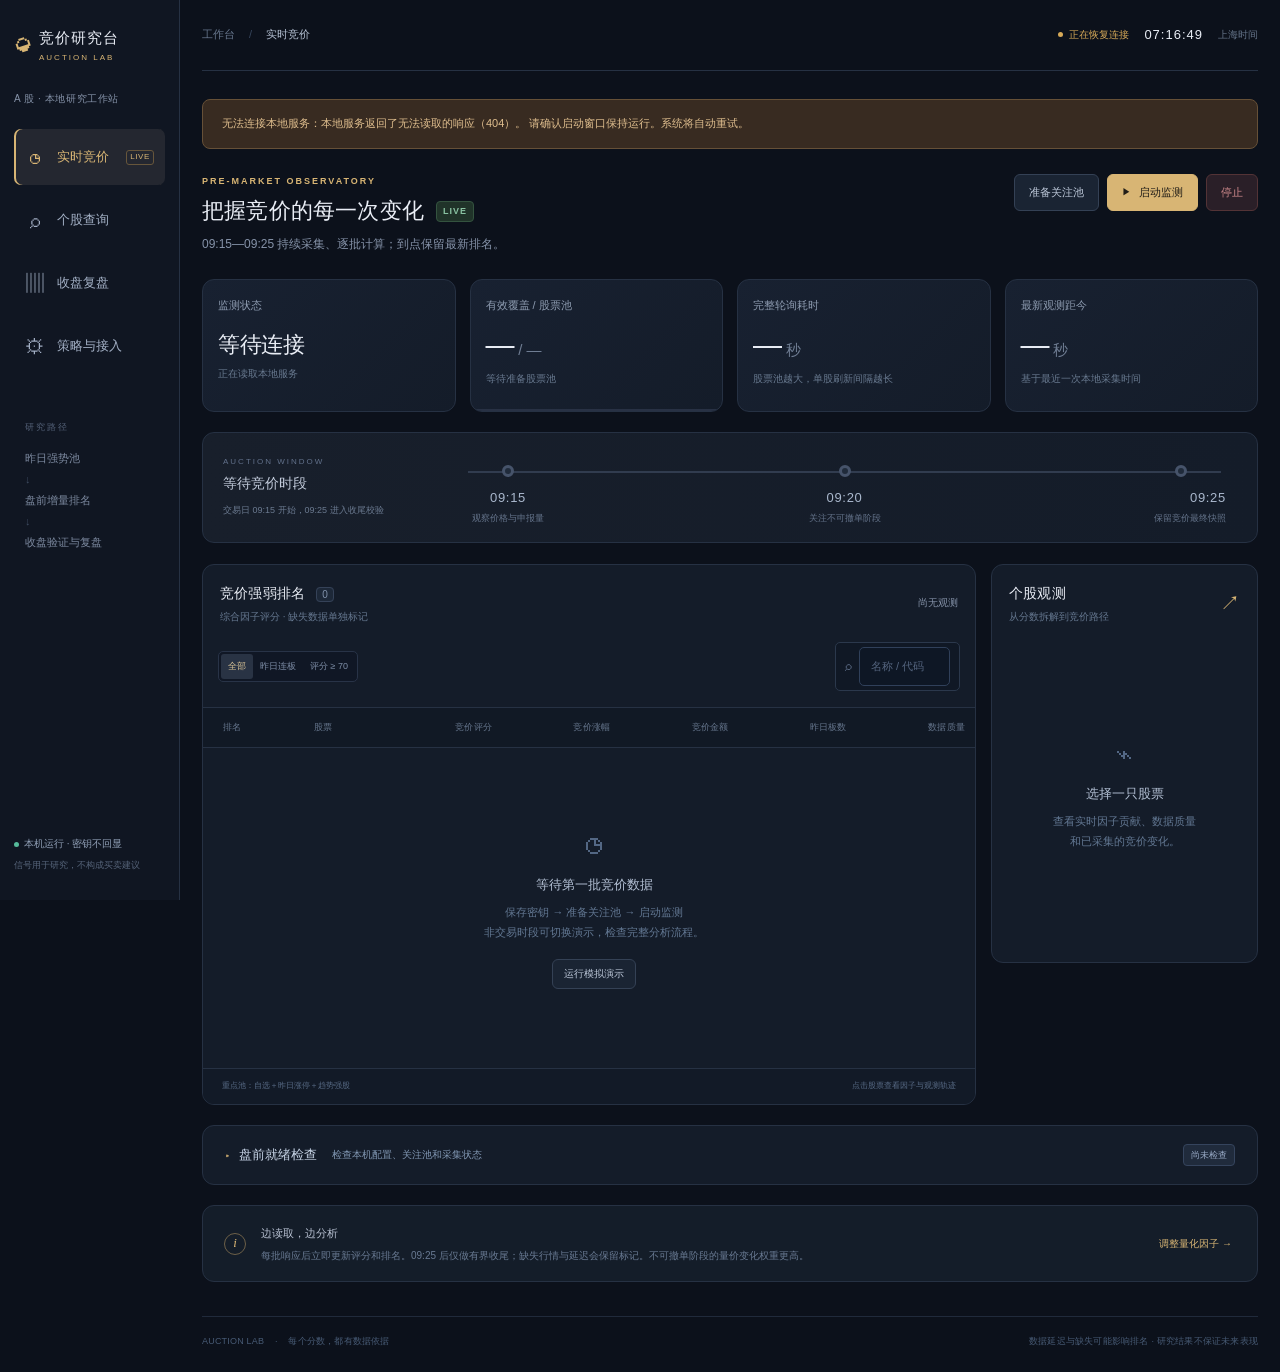
==== static/index.html @ cdf8e547 "Initial release: Auction Lab 1.3" ====
<!doctype html>
<html lang="zh-CN">
<head>
  <meta charset="utf-8">
  <meta name="viewport" content="width=device-width,initial-scale=1">
  <meta name="color-scheme" content="dark">
  <title>竞价研究台 · Auction Lab</title>
  <link rel="stylesheet" href="/static/style.css">
</head>
<body>
  <div class="app-shell">
    <aside class="sidebar">
      <a class="brand" href="#auction" aria-label="竞价研究台首页"><span class="brand-mark" aria-hidden="true">◒</span><span>竞价研究台<small>AUCTION LAB</small></span></a>
      <div class="workspace-label">A 股 · 本地研究工作站</div>
      <nav class="navigation" aria-label="主要页面">
        <button class="nav-item active" data-tab="auction"><span class="nav-icon">◷</span>实时竞价<span class="nav-tag">LIVE</span></button>
        <button class="nav-item" data-tab="stocks"><span class="nav-icon">⌕</span>个股查询</button>
        <button class="nav-item" data-tab="review"><span class="nav-icon">▥</span>收盘复盘</button>
        <button class="nav-item" data-tab="settings"><span class="nav-icon">⚙</span>策略与接入</button>
      </nav>
      <div class="sidebar-guide"><span class="tiny-label">研究路径</span><p>昨日强势池<br><span>↓</span><br>盘前增量排名<br><span>↓</span><br>收盘验证与复盘</p></div>
      <div class="sidebar-footer"><span class="local-dot"></span><span id="sidebar-credential">本机运行 · 密钥不回显</span><small>信号用于研究，不构成买卖建议</small></div>
    </aside>
    <main class="main">
      <header class="topbar"><div class="breadcrumb">工作台 <span>/</span> <strong id="page-name">实时竞价</strong></div><div class="topbar-right"><span id="connection" class="connection">连接中</span><time id="clock">--:--:--</time><span class="timezone">上海时间</span></div></header>
      <div id="notice" class="notice hidden" role="status"></div>
      <div id="demo-banner" class="demo-banner hidden"><strong>演示数据 · DEMO</strong><span>当前为模拟行情，用于验证流程与界面；没有实盘信号。</span><button class="button small" data-action="start">切换实盘监测</button></div>
      <div id="setup-banner" class="setup-banner hidden"><div><strong id="setup-title">连接数据源，开始你的竞价研究</strong><p id="setup-description">先在「策略与接入」保存 HiThink API Key，再准备关注池并启动监测。</p></div><button id="setup-action" class="button primary" data-open="settings">配置 API Key <span>↗</span></button></div>

      <section class="page active" id="page-auction" aria-label="实时竞价">
        <div class="page-heading"><div><div class="eyebrow">PRE-MARKET OBSERVATORY</div><h1>把握竞价的每一次变化<span class="mode-badge" id="mode-badge">LIVE</span></h1><p>09:15—09:25 持续采集、逐批计算；到点保留最新排名。</p></div><div class="heading-actions"><button class="button" data-action="prepare">准备关注池</button><button class="button primary" data-action="start"><span class="play">▶</span> 启动监测</button><button class="button danger-subtle" data-action="stop">停止</button></div></div>
        <div class="metric-grid">
          <article class="metric-card"><span class="metric-label">监测状态</span><strong class="metric-value status-value" id="monitor-status">等待连接</strong><span class="metric-foot" id="monitor-message">正在读取本地服务</span></article>
          <article class="metric-card"><span class="metric-label">有效覆盖 / 股票池</span><strong class="metric-value" id="coverage-value">—<small> / —</small></strong><span class="metric-foot" id="coverage-note">等待准备股票池</span><div class="mini-progress"><span id="coverage-bar"></span></div></article>
          <article class="metric-card"><span class="metric-label">完整轮询耗时</span><strong class="metric-value" id="cycle-value">—<small> 秒</small></strong><span class="metric-foot">股票池越大，单股刷新间隔越长</span></article>
          <article class="metric-card"><span class="metric-label">最新观测距今</span><strong class="metric-value" id="freshness-value">—<small> 秒</small></strong><span class="metric-foot" id="freshness-note">基于最近一次采集时间</span></article>
        </div>
        <article class="phase-card panel"><div class="phase-intro"><span class="section-kicker">AUCTION WINDOW</span><strong id="phase-label">等待竞价时段</strong><span id="phase-note">交易日 09:15 开始，09:25 进入收尾校验</span></div><div class="timeline"><div class="timeline-track"><div id="timeline-progress"></div></div><div class="timeline-point"><i></i><strong>09:15</strong><span>观察价格与申报量</span></div><div class="timeline-point"><i></i><strong>09:20</strong><span>关注不可撤单阶段</span></div><div class="timeline-point"><i></i><strong>09:25</strong><span>保留竞价最终快照</span></div></div></article>
        <div class="research-grid">
          <article class="panel ranking-panel"><div class="panel-heading"><div><h2>竞价强弱排名 <span id="ranking-count" class="count">0</span></h2><p>综合因子评分 · 缺失数据单独标记</p></div><span id="ranking-updated" class="subtle">尚无观测</span></div><div class="table-toolbar"><div class="segmented" aria-label="排名筛选"><button data-filter="all" class="selected">全部</button><button data-filter="consecutive">昨日连板</button><button data-filter="strong">评分 ≥ 70</button></div><label class="search-box"><span>⌕</span><input id="symbol-search" type="search" placeholder="名称 / 代码" aria-label="搜索股票"></label></div><div class="table-scroll"><table class="data-table auction-table"><thead><tr><th>排名</th><th>股票</th><th>竞价评分</th><th>竞价涨幅</th><th>竞价金额</th><th>昨日板数</th><th>数据质量</th></tr></thead><tbody id="auction-body"><tr><td colspan="7"><div class="empty-state"><span class="empty-icon">◷</span><strong>等待第一批竞价数据</strong><p>保存密钥 → 准备关注池 → 启动监测<br>非交易时段可切换演示，检查完整分析流程。</p><button class="button small" data-action="demo">运行模拟演示</button></div></td></tr></tbody></table></div><footer class="panel-foot"><span id="pool-description">重点池：自选＋昨日涨停＋趋势强股</span><span id="ranking-limit-note">点击股票查看因子与观测轨迹</span></footer></article>
          <aside class="panel detail-panel"><div class="panel-heading"><div><h2>个股观测</h2><p>从分数拆解到竞价路径</p></div><span class="detail-mark">↗</span></div><div id="stock-detail"><div class="empty-state detail-empty"><span class="empty-icon">⌁</span><strong>选择一只股票</strong><p>查看实时因子贡献、数据质量<br>和已采集的竞价变化。</p></div></div></aside>
        </div>
        <details class="panel diagnostics-panel"><summary><span><strong>盘前就绪检查</strong><span id="diagnostics-summary">检查本机配置、关注池和采集状态</span></span><span id="diagnostics-badge" class="pill">尚未检查</span></summary><div class="diagnostics-toolbar"><p id="diagnostics-time">仅检查本机状态，不调用付费行情或 AI 接口。</p><button class="button small" id="diagnostics-refresh">重新检查</button></div><div id="diagnostics-checks" class="diagnostics-checks" role="status"></div></details>
        <article class="panel workflow-note"><span class="note-symbol">i</span><div><strong>边读取，边分析</strong><p>每批响应后立即更新评分和排名。09:25 后仅做有界收尾；缺失行情与延迟会保留标记。不可撤单阶段的量价变化权重更高。</p></div><button class="text-button" data-open="settings">调整量化因子 →</button></article>
      </section>

      <section class="page" id="page-stocks" aria-label="个股查询">
        <div class="page-heading"><div><div class="eyebrow">STOCK RESEARCH & WATCHLIST</div><h1>输入代码，持续追踪你的关注</h1><p>独立查看单股趋势与本机竞价观测；加入自选后纳入股票池。</p></div><button class="button" data-open="auction">查看实时排名 →</button></div>
        <article class="panel stock-search-panel"><form id="stock-query-form"><label>股票代码<input id="stock-code" inputmode="text" autocomplete="off" spellcheck="false" placeholder="600519 或 600519.SH" maxlength="12" required aria-label="查询股票代码"></label><label class="stock-query-date">分析截止日（可选）<input id="stock-query-date" type="date" aria-label="个股分析截止日期"></label><button id="stock-query-submit" data-job="stock" class="button primary" type="submit">查询分析 ↗</button><button id="stock-add-current" data-stock-action="add-current" data-job="watchlist" class="button" type="button">＋ 加入关注</button></form><p class="field-help">支持 6 位股票代码或带交易所后缀的代码，仅按代码查询。09:10—09:26 优先展示本机竞价观测，历史分析请求会延后。</p></article>
        <div id="stock-job-status" class="inline-status">输入股票代码开始查询。没有已采集行情时会明确显示为空。</div>
        <div class="stocks-layout"><div class="stock-analysis-column"><article class="panel stock-trend-panel"><div class="panel-heading"><div><h2>单股趋势研究</h2><p>前复权日线 · 日线强弱分与竞价评分分别计算</p></div><span id="stock-analysis-date" class="pill">尚未查询</span></div><div id="single-stock-trend"><div class="empty-state"><span class="empty-icon">⌁</span><strong>一只股票，一份独立研究</strong><p>输入代码后，查看均线、动量、量能和回撤。<br>日线强弱分与实时竞价评分分别展示。</p></div></div></article><article class="panel single-auction-panel"><div class="panel-heading"><div><h2>本机竞价观测</h2><p id="single-auction-context">仅显示真实采集到的记录；加入关注不会补齐过去十分钟。</p></div><span id="single-auction-mode" class="pill">待查询</span></div><div id="single-stock-auction"><div class="empty-state"><span class="empty-icon">◷</span><strong>尚无个股竞价记录</strong><p>查询股票后会显示本机观测、七项因子与排名范围。</p></div></div></article></div><aside class="panel watchlist-panel"><div class="panel-heading"><div><h2>我的自选 <span id="watchlist-count" class="count">0</span></h2><p>按代码批量加入，每批最多 50 只</p></div></div><form id="watchlist-add-form" class="watchlist-add-form"><label for="watchlist-batch" class="sr-only">批量自选代码</label><textarea id="watchlist-batch" rows="3" placeholder="600519, 000001.SZ&#10;300750" aria-label="批量自选代码"></textarea><button data-job="watchlist" class="button primary" type="submit">＋ 批量加入自选</button><p id="watchlist-job-status" class="field-help">逗号、空格或换行分隔；09:10—09:26 每次仅加入 1 只。</p></form><div id="watchlist-items" class="watchlist-items"><div class="table-empty">还没有自选股。</div></div><footer class="panel-foot">移除只取消自选来源；股票仍可能因涨停或趋势强势继续被监测。</footer></aside></div>
        <article class="panel trend-pool-panel"><div class="panel-heading"><div><h2>趋势强股池 <span id="trend-pool-count" class="count">0</span></h2><p id="trend-pool-description">自选＋昨日涨停＋趋势强股，构成重点关注池。</p></div><button data-stock-action="refresh-trends" data-job="trends" class="button">刷新趋势池 ↻</button></div><div id="trend-pool-status" class="trend-pool-status">尚未建立趋势池。09:10—09:26 暂停手动刷新，以优先保障竞价采集。</div><div class="table-scroll"><table class="data-table"><thead><tr><th>股票</th><th>筛选分</th><th>前复权收盘</th><th>近 5 日涨幅</th><th>MA5 / MA20</th><th>入选依据</th><th>操作</th></tr></thead><tbody id="trend-pool-body"><tr><td colspan="7" class="table-empty">趋势池尚无数据。</td></tr></tbody></table></div></article>
      </section>

      <section class="page" id="page-review" aria-label="收盘复盘">
        <div class="page-heading"><div><div class="eyebrow">POST-MARKET INTELLIGENCE</div><h1>从涨停梯队，理解市场方向</h1><p>观察晋级、封板质量与板块共振，验证盘前信号。</p></div><div class="heading-actions"><input class="date-input" id="review-date" type="date" aria-label="联网生成复盘日期"><button class="button primary" data-action="review" data-job="review">联网生成复盘</button></div></div>
        <div id="review-status" class="inline-status">尚未生成复盘。请选择已收盘的交易日期。</div>
        <article class="panel report-library"><div class="report-library-row"><div class="report-current"><span class="section-kicker">当前显示的报告</span><strong id="report-display-date">尚未生成</strong><span id="report-display-mode" class="subtle">保存与导出均使用此报告日期</span></div><div class="report-export-actions"><label class="checkbox-label"><input id="report-include-ai" type="checkbox">附上当前 AI 研判</label><button class="button primary" id="report-save" disabled>保存 Markdown ↓</button><a id="report-json" class="button disabled-link" aria-disabled="true" download>导出 JSON</a></div></div><p id="report-save-status" class="report-save-status" role="status">Markdown 保存到本机报告目录，并提供浏览器下载；不会重新请求行情。</p><div class="report-history-row"><label for="report-history-date">本机历史报告</label><select id="report-history-date" aria-label="选择本机历史复盘"><option value="">正在读取…</option></select><button class="button small" id="report-load" disabled>读取历史</button><button class="text-button" id="report-history-refresh">刷新列表 ↻</button><span id="report-history-status" class="subtle">仅使用本机已留存数据</span></div></article>
        <details class="panel report-comparison"><summary><span><strong>两日复盘对比</strong><small>识别涨停名单变化与板块强弱变化</small></span><span class="pill">本机计算</span></summary><div class="comparison-controls"><span>当前 <strong id="comparison-current">—</strong></span><label for="comparison-baseline">对比日期</label><select id="comparison-baseline" aria-label="选择两日对比基准"><option value="">等待历史报告</option></select><button class="button small" id="comparison-run" disabled>开始对比</button><label class="checkbox-label"><input id="report-include-comparison" type="checkbox" disabled>保存时附上本次对比</label></div><div id="comparison-status" class="comparison-status" role="status">至少需要两份不同日期的真实复盘。</div><div id="comparison-result" class="comparison-result"></div></details>
        <div class="metric-grid"><article class="metric-card"><span class="metric-label">涨停家数</span><strong class="metric-value positive" id="review-limit-count">—</strong><span class="metric-foot" id="review-limit-note">实际涨停池</span></article><article class="metric-card"><span class="metric-label">连板家数 / 最高板</span><strong class="metric-value" id="review-ladder-value">—</strong><span class="metric-foot">基于当日涨停池统计</span></article><article class="metric-card"><span class="metric-label">触板后封住比例</span><strong class="metric-value" id="review-seal-rate">—</strong><span class="metric-foot">涨停 / 涨停与炸板代码并集</span></article><article class="metric-card"><span class="metric-label">上涨 / 下跌</span><strong class="metric-value compact" id="review-breadth">—</strong><span class="metric-foot" id="review-breadth-note">市场宽度</span></article></div>
        <div class="review-grid"><article class="panel"><div class="panel-heading"><div><h2>涨停与连板强弱</h2><p>综合封板表现 · 高度与晋级趋势</p></div><span class="pill">收盘分析</span></div><div class="table-scroll"><table class="data-table"><thead><tr><th>排名</th><th>股票</th><th>强度分</th><th>连板</th><th>涨停时间</th><th>封单金额</th><th>近 5 日涨停</th></tr></thead><tbody id="review-stocks-body"><tr><td colspan="7" class="table-empty">生成复盘后显示涨停股分析</td></tr></tbody></table></div></article><aside class="panel"><div class="panel-heading"><div><h2>梯队与延续</h2><p>强势股趋势追踪</p></div></div><div id="review-trend" class="trend-content"><p class="subtle">暂无梯队数据。</p></div></aside></div>
        <article class="panel sectors-panel"><div class="panel-heading"><div><h2>板块资金与强势聚集</h2><p id="sector-method">成交额衡量交易活跃度；仅有真实净流入字段时显示资金流向。</p></div><span class="pill amber">关注数据口径</span></div><div class="table-scroll"><table class="data-table"><thead><tr><th>板块</th><th>类型</th><th>涨幅</th><th>成交额</th><th>主力净流入</th><th>涨停数量</th><th>强度 / 依据</th></tr></thead><tbody id="sectors-body"><tr><td colspan="7" class="table-empty">暂无板块数据</td></tr></tbody></table></div></article>
        <article class="panel sectors-panel"><div class="panel-heading"><div><h2>强势股日线趋势</h2><p id="price-trend-coverage">涨停强度前 20 只 · 前复权日线 · 历史趋势观察</p></div><span class="pill">MA / 量能 / 回撤</span></div><div class="table-scroll"><table class="data-table"><thead><tr><th>股票</th><th>收盘价</th><th>MA5</th><th>MA10</th><th>MA20</th><th>近 5 日涨幅</th><th>相对 5 日量能</th><th>20 日最大回撤</th><th>均线位置</th></tr></thead><tbody id="price-trend-body"><tr><td colspan="9" class="table-empty">生成复盘后显示样本股日线趋势。</td></tr></tbody></table></div></article>
        <article class="panel narrative-panel"><div class="panel-heading"><div><h2>AI 辅助研判</h2><p>把结构化摘要交给所选 AI，独立于竞价实时评分</p></div><button class="button primary" data-action="llm" data-job="llm">生成文字分析 ↗</button></div><div class="narrative-controls"><label class="llm-provider-inline">使用的 AI<select id="llm-review-provider" aria-label="选择用于研判的 AI"><option value="deepseek">DeepSeek</option><option value="openai">ChatGPT / OpenAI</option><option value="custom">自定义兼容服务</option></select></label><input id="llm-question" placeholder="可选：例如关注三板以上梯队的分歧与板块延续" aria-label="AI 分析侧重点"><span id="llm-ready" class="subtle">未配置模型</span></div><div id="llm-output" class="narrative-output">生成复盘并配置模型后，可请求文字分析。输出保留原始数据边界与缺失项。</div></article>
      </section>

      <section class="page" id="page-settings" aria-label="策略与接入">
        <div class="page-heading"><div><div class="eyebrow">YOUR RESEARCH CONFIGURATION</div><h1>让研究逻辑透明、可复用</h1><p>管理数据源、股票池与因子权重，按需连接你自己的 AI 模型。</p></div><button class="button" data-action="demo">运行模拟演示</button></div>
        <div class="settings-grid"><article class="panel settings-panel"><div class="panel-heading"><div><h2>01 / 行情数据源</h2><p>HiThink Financial API</p></div><span id="credential-status" class="pill amber">待配置</span></div><form id="credentials-form" class="form-content"><label>API Key<input name="api_key" id="api-key" type="password" autocomplete="new-password" spellcheck="false" placeholder="输入新的 API Key" required></label><p id="credential-help" class="field-help">保存后写入本机用户目录 %APPDATA%/hithink-finance/credentials.env，页面不会回显。更新密钥前请先停止采集并等待任务结束。</p><button class="button primary" type="submit">保存密钥并启动</button><div class="soft-divider"></div><strong class="small-title">首次使用</strong><ol class="steps-list"><li>按需选择股票池、调整权重并保存。</li><li>保存有效的 API Key，自动服务随即启动。</li><li>交易日 09:15—09:25 自动持续更新。</li><li>修改策略前先停止，保存后重新启动。</li></ol></form></article>
        <article class="panel settings-panel"><div class="panel-heading"><div><h2>02 / 采集范围</h2><p>在覆盖面与实时性之间控制采集规模</p></div></div><form id="runtime-form" class="form-content"><div class="form-row"><label>股票池<select name="universe" id="universe"><option value="focus">重点池 · 自选＋昨日涨停＋趋势强股</option><option value="watchlist">自选股池</option><option value="all">全市场 · 刷新间隔可能增长</option></select></label><label>轮询间隔（秒）<input name="poll_seconds" id="poll-seconds" type="number" min="1" max="60" step="1" value="3" required></label></div><label>已保存自选（可移除）<textarea name="watchlist" id="watchlist" rows="3" placeholder="000001.SZ, 600000.SH, 300750.SZ"></textarea></label><p class="field-help">此处可保留或移除已有自选；新增代码请前往「个股查询」核验加入。大股票池会增加刷新间隔，修改采集设置前请停止监测。</p><button class="button primary" type="submit">保存采集设置</button> <button class="button" type="button" data-open="stocks">按代码加入自选 →</button></form></article>
        <article class="panel settings-panel factors-settings"><div class="panel-heading"><div><h2>03 / 竞价量化因子</h2><p>权重决定评分贡献；实际数据不足时以质量标记披露</p></div><strong class="weight-total" id="weight-total">合计 100%</strong></div><form id="weights-form" class="form-content"><div id="weights-editor" class="weights-grid"></div><div class="form-submit"><span class="field-help">保存时归一化权重，总和不必刚好为 100%。</span><button class="button primary" type="submit">保存因子权重</button></div></form></article>
        <article class="panel settings-panel llm-settings"><div class="panel-heading"><div><h2>04 / AI 服务选择</h2><p>DeepSeek 与 ChatGPT 可直接填 Key 使用；两家配置分别保存</p></div><span id="llm-config-status" class="pill">可选</span></div><form id="llm-form" class="form-content"><div class="form-row"><label>当前使用的 AI<select id="llm-provider" name="provider"><option value="deepseek">DeepSeek</option><option value="openai">ChatGPT / OpenAI</option><option value="custom">自定义兼容服务</option></select></label><label>模型名称<input name="model" id="llm-model" list="llm-model-options" placeholder="服务商提供的模型 ID" required><datalist id="llm-model-options"></datalist></label></div><label>API Key<input name="api_key" id="llm-key" type="password" autocomplete="new-password" placeholder="已有密钥时可留空" spellcheck="false"></label><p id="llm-provider-help" class="field-help">选择服务商后填写对应 API Key。官方地址与默认模型已预设，密钥不回显。</p><details class="llm-advanced"><summary>服务地址 / 高级接入</summary><label>Base URL<input name="base_url" id="llm-base" type="url" placeholder="https://your-provider.example/v1" autocomplete="off" required readonly></label><p class="field-help">DeepSeek / OpenAI 使用官方固定地址。接入其他兼容服务时选择「自定义兼容服务」。</p></details><div class="llm-form-actions"><button class="button primary" type="submit">保存当前 AI 配置</button><button id="llm-test" class="button" type="button" data-job="llm_test">测试连接</button></div><p id="llm-test-status" class="field-help" role="status">测试仅检查认证和模型列表，不生成回答。修改后请先保存再测试。</p><div class="llm-standalone"><strong>需要独立聊天？</strong><p>双击本目录的「启动AI助手.cmd」，即可单独运行 AI 助手。ChatGPT 选项使用 OpenAI API Key，两家服务不共用密钥。</p><a class="button small" href="http://127.0.0.1:8766" target="_blank" rel="noopener">打开独立 AI 助手 ↗</a></div></form></article></div>
      </section>
      <section class="error-panel hidden" id="errors-panel"><div><strong>最近运行提示</strong><button class="text-button" id="toggle-errors">展开</button></div><ul id="errors-list" class="hidden"></ul></section>
      <footer class="app-footer"><span>AUCTION LAB <b>·</b> 每个分数，都有数据依据</span><span>数据延迟与缺失可能影响排名 · 研究结果不保证未来表现</span></footer>
    </main>
  </div>
  <div id="toast-container" class="toast-container" aria-live="polite"></div>
  <script src="/static/app.js" defer></script>
</body>
</html>
---- static/style.css ----
:root{--bg:#0c111b;--side:#101622;--panel:#141c29;--panel-raised:#192231;--line:#263143;--text:#e9edf5;--muted:#8592a8;--gold:#d8b574;--gold-dim:#342d23;--red:#ed7779;--green:#56bb9b;--blue:#8daee5;--amber:#d7aa58;--radius:12px;font-family:Inter,"Segoe UI","Microsoft YaHei",sans-serif;font-synthesis:none;color-scheme:dark}*{box-sizing:border-box}body{margin:0;background:var(--bg);color:var(--text);font-size:13px;line-height:1.6}button,input,select,textarea{font:inherit}button,a,input,select,textarea{-webkit-tap-highlight-color:transparent}button,a{touch-action:manipulation}button{cursor:pointer}a{color:inherit;text-decoration:none}button:focus-visible,a:focus-visible,input:focus-visible,textarea:focus-visible,select:focus-visible{outline:2px solid var(--gold);outline-offset:3px}button:disabled{opacity:.48;cursor:wait}button{transition:background .15s,border-color .15s,transform .15s}button:hover:not(:disabled){filter:brightness(1.1)}.app-shell{display:flex;min-height:100vh}.sidebar{width:214px;flex-shrink:0;background:var(--side);border-right:1px solid var(--line);padding:29px 19px;position:fixed;inset:0 auto 0 0;display:flex;flex-direction:column;z-index:20}.brand{display:flex;align-items:center;gap:11px;font-size:18px;font-weight:650;letter-spacing:1px;line-height:1.4}.brand-mark{font-size:39px;line-height:1;color:var(--gold);transform:rotate(-18deg)}.brand small{display:block;font-size:9px;letter-spacing:3px;color:var(--gold);font-weight:500;margin-top:4px}.workspace-label{font-size:10px;color:var(--muted);margin:28px 0 22px;letter-spacing:.6px}.navigation{display:grid;gap:7px}.nav-item{border:0;background:transparent;color:#a2afc4;text-align:left;display:flex;align-items:center;gap:12px;border-radius:7px;padding:12px 11px;font-weight:500;font-size:13px}.nav-item.active{background:#242730;color:var(--gold);box-shadow:inset 2px 0 var(--gold)}.nav-icon{font-size:20px;width:20px;text-align:center}.nav-tag{font-size:8px;letter-spacing:.6px;margin-left:auto;border:1px solid #67563b;border-radius:3px;padding:0 3px}.sidebar-guide{margin:42px 11px;color:#7c899f}.tiny-label{font-size:9px;letter-spacing:2px;color:#536077}.sidebar-guide p{font-size:11px;line-height:1.9}.sidebar-guide p span{color:#3e4b60}.sidebar-footer{margin-top:auto;font-size:10px;color:#91a0b7;line-height:1.7}.sidebar-footer small{display:block;color:#56647a;font-size:9px;margin-top:6px}.local-dot{display:inline-block;width:5px;height:5px;border-radius:50%;background:var(--green);margin-right:5px}.main{margin-left:214px;min-width:0;flex:1;padding:0 32px;max-width:calc(100% - 214px)}.topbar{height:71px;display:flex;align-items:center;justify-content:space-between;border-bottom:1px solid var(--line);margin-bottom:28px}.breadcrumb{font-size:11px;color:#68778e}.breadcrumb span{margin:0 11px;color:#37465d}.breadcrumb strong{font-weight:400;color:#b5c1d3}.topbar-right{display:flex;align-items:center;gap:15px}#clock{font-size:13px;letter-spacing:1px;font-variant-numeric:tabular-nums}.timezone{color:#66758a;font-size:10px}.connection{font-size:10px;color:var(--muted);display:flex;align-items:center;gap:6px}.connection:before{content:"";width:5px;height:5px;border-radius:50%;background:currentColor}.connection.online{color:var(--green)}.connection.polling{color:var(--amber)}.page{display:none}.page.active{display:block}.page-heading{display:flex;justify-content:space-between;gap:24px;align-items:center;margin:25px 0}.eyebrow{font-size:9px;letter-spacing:2px;color:var(--gold);font-weight:600;margin-bottom:8px}h1{font-size:25px;line-height:1.4;letter-spacing:.2px;font-weight:550;margin:0;display:flex;align-items:center;gap:12px}.page-heading p{margin:8px 0 0;color:var(--muted);font-size:12px}.heading-actions{display:flex;gap:8px;align-items:center;flex-shrink:0}.button{border:1px solid #344155;color:#bdc8d9;background:#1a2433;padding:9px 14px;border-radius:6px;font-size:11px;font-weight:550;white-space:nowrap;display:inline-flex;align-items:center;justify-content:center;gap:8px;line-height:1.6}.button.primary{background:var(--gold);border-color:var(--gold);color:#211d17}.button.small{padding:6px 11px;font-size:10px}.button.danger-subtle{border-color:#533336;color:#d18b8e;background:#2a1f28}.play{font-size:9px}.mode-badge{font-size:9px;letter-spacing:1px;background:#203329;color:#89c2a2;border:1px solid #34533f;padding:3px 6px;border-radius:4px;align-self:center}.mode-badge.demo{background:#443320;color:#f2c27f;border-color:#725530}.metric-grid{display:grid;grid-template-columns:repeat(4,minmax(0,1fr));gap:14px;margin-bottom:20px}.metric-card{background:linear-gradient(135deg,#182131,#141c29);padding:19px 20px 18px;border:1px solid var(--line);border-radius:var(--radius);position:relative;overflow:hidden;min-height:133px}.metric-label{color:#8d9bb0;font-size:11px;display:block}.metric-value{font-size:29px;line-height:1.3;display:block;letter-spacing:-.5px;font-weight:500;font-variant-numeric:tabular-nums;margin:12px 0 7px}.metric-value small{font-size:15px;color:#6f7d93;font-weight:400;letter-spacing:0}.metric-value.status-value{font-size:22px;margin-top:16px}.metric-value.compact{font-size:25px}.metric-foot{font-size:10px;color:#68798f;display:block;white-space:nowrap;overflow:hidden;text-overflow:ellipsis}.mini-progress{position:absolute;bottom:0;left:0;right:0;height:2px;background:#283144}.mini-progress span{display:block;width:0;height:100%;background:var(--gold);transition:width .5s}.panel{background:var(--panel);border:1px solid var(--line);border-radius:var(--radius);overflow:hidden}.phase-card{display:flex;gap:24px;align-items:center;padding:20px 24px;margin-bottom:21px;background:linear-gradient(90deg,#181f2b,#141c29)}.phase-intro{width:235px;flex-shrink:0}.section-kicker{display:block;font-size:8px;letter-spacing:2px;color:#62718b}.phase-intro strong{display:block;font-size:14px;font-weight:500;color:#c3ccdc;margin:4px 0}.phase-intro>span:last-child{color:#6b7a90;font-size:9px}.timeline{display:flex;position:relative;justify-content:space-between;flex:1;padding-top:15px;margin:0 11px}.timeline-track{position:absolute;height:2px;background:#313c4f;top:21px;left:5px;right:5px}.timeline-track div{width:0;max-width:100%;height:100%;background:var(--gold);transition:width 1s}.timeline-point{position:relative;text-align:center;min-width:105px}.timeline-point:first-of-type{text-align:left}.timeline-point:last-of-type{text-align:right}.timeline-point i{display:block;border-radius:50%;width:12px;height:12px;background:#202b3b;border:3px solid #46536a;margin:0 auto 11px;position:relative}.timeline-point.reached i{border-color:var(--gold);background:#302b24;box-shadow:0 0 0 4px #d8b5740d}.timeline-point strong{display:block;font-size:13px;font-weight:500;letter-spacing:.7px;color:#aab8cd}.timeline-point span{font-size:9px;color:#64738a;display:block;margin-top:2px}.research-grid{display:grid;grid-template-columns:minmax(0,1fr) 300px;gap:19px;align-items:start}.panel-heading{padding:19px 21px 17px;display:flex;align-items:center;justify-content:space-between;gap:12px}.panel-heading h2{font-size:14px;margin:0;font-weight:550;letter-spacing:.2px}.panel-heading p{margin:4px 0 0;font-size:10px;color:#65778f}.count{font-size:10px;color:#8091aa;border:1px solid #354258;background:#1d2838;border-radius:4px;padding:1px 5px;margin-left:7px;font-weight:400}.subtle{color:var(--muted);font-size:10px}.table-toolbar{padding:0 19px 16px;display:flex;align-items:center;justify-content:space-between;gap:14px}.segmented{display:flex;border:1px solid #283347;background:#101725;border-radius:5px;padding:2px}.segmented button{font-size:9px;color:#7d8da6;background:transparent;border:0;border-radius:3px;padding:5px 10px;white-space:nowrap}.segmented button.selected{background:#293344;color:#d9c396}.search-box{max-width:166px;display:flex;align-items:center;background:#101825;border:1px solid #2b384c;border-radius:5px;padding:4px 9px;gap:7px;color:#657692}.search-box input{color:#b8c7dd;outline:none!important;background:transparent;width:100%;border:0;font-size:10px;padding:1px;min-width:0}.search-box input::placeholder{color:#54647e}.table-scroll{overflow-x:auto}.data-table{width:100%;border-collapse:collapse;text-align:right;white-space:nowrap;font-variant-numeric:tabular-nums}.data-table th{font-size:9px;color:#65758c;letter-spacing:.2px;font-weight:400;background:#111925;padding:12px 13px;border-top:1px solid #263143;border-bottom:1px solid #263143}.data-table td{padding:14px 13px;font-size:11px;border-bottom:1px solid #222d3e}.data-table th:first-child,.data-table td:first-child{padding-left:20px;text-align:left}.data-table th:nth-child(2),.data-table td:nth-child(2){text-align:left}.data-table tbody tr:last-child td{border-bottom:0}.auction-table tbody tr[data-symbol]{cursor:pointer;transition:background .15s}.auction-table tbody tr[data-symbol]:hover{background:#1a2637}.auction-table tbody tr.selected{background:#232c36;box-shadow:inset 2px 0 var(--gold)}.rank{display:inline-flex;align-items:center;justify-content:center;width:19px;height:19px;color:#7d8da5;font-size:10px}.rank.top{background:#403326;color:#dec18c;border-radius:4px}.stock-name{display:block;color:#cdd7e7;font-weight:500;font-size:11px;max-width:125px;overflow:hidden;text-overflow:ellipsis}.stock-code{display:block;color:#526681;font-size:9px;letter-spacing:.4px;margin-top:1px}.score-cell{min-width:72px}.score-number{display:block;color:var(--gold);font-size:15px;font-weight:500;line-height:1.25}.score-bar{display:block;width:40px;height:3px;background:#303b4c;border-radius:2px;margin:5px 0 0 auto;overflow:hidden}.score-bar i{display:block;height:100%;background:var(--gold)}.positive{color:var(--red)!important}.negative{color:var(--green)!important}.neutral{color:#9badc6}.quality-pill{font-size:9px;border:1px solid #344239;color:#80ad92;background:#1e2b28;padding:2px 5px;border-radius:3px;white-space:nowrap}.quality-pill.warn{border-color:#5a472d;color:#cbaa6f;background:#302920}.quality-pill.bad{border-color:#61343a;color:#da8c90;background:#31222c}.ladder-badge{font-size:10px;color:#ceae7d;border:1px solid #514536;background:#2e2b28;border-radius:3px;display:inline-block;padding:0 6px}.panel-foot{display:flex;justify-content:space-between;gap:10px;padding:11px 19px;background:#121a27;border-top:1px solid var(--line);font-size:9px;color:#586b86}.empty-state{text-align:center;padding:65px 20px;color:#8190a8;white-space:normal}.empty-icon{display:block;color:#536784;font-size:32px;line-height:1;margin-bottom:16px}.empty-state strong{font-size:13px;font-weight:500;display:block;color:#b3c0d4}.empty-state p{font-size:11px;margin:8px 0 16px;line-height:1.8;color:#627792}.detail-empty{padding:94px 12px}.detail-mark{color:var(--gold);font-size:20px}.detail-panel{min-height:385px}.detail-top{padding:0 21px 18px;display:flex;justify-content:space-between;align-items:center}.detail-stock-name{font-size:19px;display:block}.detail-stock-code{font-size:10px;letter-spacing:1px;color:#687d9b}.detail-score{text-align:right;color:var(--gold);font-size:32px;font-variant-numeric:tabular-nums;line-height:1.1}.detail-score small{font-size:8px;display:block;margin-top:6px;color:#71829b}.detail-facts{display:grid;grid-template-columns:1fr 1fr;gap:12px;padding:14px 21px;border-top:1px solid var(--line);border-bottom:1px solid var(--line);background:#121a28}.detail-facts span{display:block;color:#6c7c94;font-size:9px}.detail-facts strong{font-size:12px;font-weight:500;display:block;margin-top:3px}.detail-section{padding:17px 21px;border-bottom:1px solid #242e40}.detail-section h3{font-size:10px;font-weight:500;margin:0 0 13px;color:#a7b5ca;display:flex;justify-content:space-between}.detail-section h3 span{font-weight:400;color:#536981;font-size:9px}.factor-row{display:grid;grid-template-columns:70px 1fr 31px;gap:9px;align-items:center;margin:8px 0;font-size:9px}.factor-row>span{color:#768aa7}.factor-track{height:4px;background:#253145;border-radius:4px;overflow:hidden}.factor-track i{display:block;height:100%;background:#b79c70}.factor-row strong{font-weight:400;color:#a4b3ca;text-align:right;font-variant-numeric:tabular-nums}.factor-row.missing .factor-track i{background:#62718a}.sparkline{width:100%;height:72px;display:block;overflow:visible}.chart-labels{display:flex;justify-content:space-between;font-size:8px;color:#556d8c;margin-top:5px}.quality-note{font-size:9px;color:#9d916e;line-height:1.8;white-space:normal}.history-list{max-height:140px;overflow:auto;margin-top:10px}.history-item{display:flex;justify-content:space-between;font-size:9px;padding:5px 0;color:#758ba9;border-top:1px solid #202e40}.detail-section:last-child{border-bottom:0}.workflow-note{margin:20px 0 0;padding:17px 21px;display:flex;align-items:center;gap:15px;background:#141d29}.note-symbol{border:1px solid #6d6048;border-radius:50%;width:22px;height:22px;display:inline-flex;align-items:center;justify-content:center;color:var(--gold);font-family:serif;font-style:italic;flex-shrink:0}.workflow-note strong{font-size:11px;font-weight:500;color:#b7c0d1}.workflow-note p{font-size:10px;margin:3px 0 0;color:#697a93;line-height:1.7}.workflow-note .text-button{margin-left:auto;flex-shrink:0}.text-button{background:transparent;border:0;color:var(--gold);font-size:10px;padding:4px}.app-footer{display:flex;justify-content:space-between;gap:16px;margin-top:34px;border-top:1px solid #202a3b;padding:17px 0 24px;color:#475a74;font-size:9px;letter-spacing:.2px}.app-footer b{font-weight:400;padding:0 8px}.hidden{display:none!important}.notice,.demo-banner,.setup-banner{border-radius:8px;padding:15px 19px;margin-bottom:20px;display:flex;align-items:center;justify-content:space-between;gap:15px;font-size:11px}.notice{background:#382b21;border:1px solid #665037;color:#dfbe8e}.demo-banner{border:1px solid #806238;background:repeating-linear-gradient(135deg,#31291d,#31291d 15px,#352d20 15px,#352d20 30px);color:#d7b87e}.demo-banner strong{white-space:nowrap;font-size:12px;letter-spacing:1px}.demo-banner>span{margin-right:auto}.setup-banner{border:1px solid #3c4652;background:#212934}.setup-banner strong{font-size:12px;color:#d3be99;font-weight:500}.setup-banner p{font-size:10px;color:#8d9bb0;margin:3px 0 0}.pill{font-size:9px;border:1px solid #35445d;color:#9aacc8;background:#202b3c;border-radius:4px;padding:3px 7px;white-space:nowrap}.pill.amber{color:#c2a774;border-color:#504633;background:#2d2922}.pill.green{color:#82b39b;border-color:#385548;background:#1e302b}.inline-status{font-size:11px;color:#9badc4;padding:13px 17px;border:1px solid #2c394d;border-radius:7px;background:#151f2f;margin-bottom:19px}.inline-status.warn{border-color:#5e4930;color:#bfa276;background:#2b261e}.date-input{padding:8px 9px!important;max-width:145px}.review-grid{display:grid;grid-template-columns:minmax(0,1fr) 280px;gap:20px;align-items:start;margin-bottom:20px}.table-empty{text-align:center!important;color:#667d9d!important;padding:50px 20px!important;font-size:11px!important;white-space:normal}.trend-content{padding:0 21px 20px}.trend-fact{display:flex;justify-content:space-between;align-items:center;padding:10px 0;border-bottom:1px solid #273144;font-size:11px}.trend-fact>span{color:#7d8fa9}.trend-fact strong{font-weight:500;color:#cfb485}.trend-note{color:#7486a2;font-size:10px;padding:12px 0 0;margin:0;line-height:1.9}.ladder-chart{display:flex;gap:8px;align-items:flex-end;height:94px;margin:22px 0 14px}.ladder-column{display:flex;flex:1;align-items:center;flex-direction:column;justify-content:flex-end;height:100%}.ladder-column i{display:block;background:linear-gradient(0deg,#534b3b,#c6a66d);width:100%;max-width:31px;min-height:2px;border-radius:3px 3px 0 0;margin-top:4px}.ladder-column span,.ladder-column small{font-size:9px;color:#8495ad;line-height:1.5}.ladder-column small{margin-top:5px;color:#677d98}.sectors-panel{margin-bottom:20px}.reason-cell{max-width:240px;overflow:hidden;text-overflow:ellipsis}.sector-source{font-size:9px;color:#9c8d70;display:block}.narrative-controls{display:flex;gap:12px;align-items:center;padding:0 21px 16px}.narrative-controls input{flex:1}.narrative-output{padding:22px;background:#111a28;border-top:1px solid var(--line);font-size:12px;white-space:pre-wrap;color:#9cabc1;line-height:1.9;overflow-wrap:anywhere;max-height:620px;overflow-y:auto}.settings-grid{display:grid;grid-template-columns:1fr 1.25fr;gap:20px}.settings-panel .panel-heading{border-bottom:1px solid var(--line)}.form-content{padding:22px}.form-content label{display:flex;flex-direction:column;gap:7px;font-size:11px;color:#a3b3cb}.form-row{display:grid;grid-template-columns:1.3fr 1fr;gap:16px;margin-bottom:18px}input:not([type=range]),select,textarea{background:#0e1725;border:1px solid #30405a;color:#bdcce1;border-radius:5px;padding:10px 11px;min-width:0;max-width:100%;width:100%;font-size:11px}input::placeholder,textarea::placeholder{color:#4d6381}textarea{resize:vertical;min-height:74px;line-height:1.7}.field-help{font-size:10px;color:#637c9e;margin:9px 0 19px;line-height:1.8}.small-title{font-size:11px;font-weight:500;color:#aebdd1}.soft-divider{height:1px;background:#253247;margin:24px 0 17px}.steps-list{margin:9px 0 0;padding-left:16px;font-size:10px;color:#6a82a2;line-height:2.1}.factors-settings,.llm-settings{grid-column:1/-1}.weight-total{color:var(--gold);font-size:12px;font-weight:500}.weights-grid{display:grid;grid-template-columns:repeat(4,1fr);gap:19px 23px}.weight-control{border-bottom:1px solid #29364b;padding-bottom:16px}.weight-label{display:flex;justify-content:space-between;align-items:center;gap:10px;font-size:11px;color:#a5b4cd}.weight-control p{color:#5f7799;font-size:9px;line-height:1.7;margin:7px 0 12px;min-height:31px}.weight-input{display:flex;gap:10px;align-items:center}.weight-input input[type=range]{flex:1;min-width:0;accent-color:var(--gold);height:4px}.weight-input input[type=number]{width:55px;padding:4px 5px;font-size:10px;text-align:right}.weight-input span{font-size:10px;color:#637b9a}.form-submit{display:flex;justify-content:space-between;align-items:center;gap:16px;margin-top:22px}.form-submit .field-help{margin:0}.llm-settings .form-content{max-width:840px}.error-panel{border:1px solid #493e35;border-radius:7px;background:#211e1c;margin-top:20px;padding:11px 17px;font-size:10px;color:#a9967f}.error-panel>div{display:flex;justify-content:space-between;align-items:center}.error-panel strong{font-weight:400}.error-panel ul{margin:10px 0 4px;padding-left:16px;line-height:1.9;overflow-wrap:anywhere;max-height:230px;overflow:auto}.toast-container{position:fixed;right:24px;bottom:22px;z-index:100;display:grid;gap:8px;max-width:440px}.toast{padding:13px 18px;border:1px solid #4f614f;border-radius:8px;background:#24372d;box-shadow:0 8px 34px #0006;color:#b4d3bd;font-size:12px;animation:toast-in .2s ease;overflow-wrap:anywhere}.toast.error{background:#3b2428;border-color:#76464f;color:#e6a0a7}body[data-mode=demo] .topbar{border-bottom-color:#735631}::-webkit-scrollbar{height:6px;width:6px}::-webkit-scrollbar-track{background:#111926}::-webkit-scrollbar-thumb{background:#35435a;border-radius:5px}@keyframes toast-in{from{opacity:0;transform:translateY(5px)}to{opacity:1;transform:translateY(0)}}
.llm-provider-inline{display:flex;align-items:center;gap:8px;font-size:10px;color:#95a9c5;white-space:nowrap}.llm-provider-inline select{width:166px}.narrative-controls #llm-ready{font-size:9px}.llm-advanced{padding:12px 0 0;border-top:1px solid var(--line);margin-bottom:18px}.llm-advanced summary{cursor:pointer;font-size:11px;color:#9db1ce}.llm-advanced label{margin-top:14px}.llm-advanced .field-help{margin-bottom:0}.llm-form-actions{display:flex;gap:10px;flex-wrap:wrap}.llm-standalone{border-top:1px solid var(--line);padding-top:17px;margin-top:17px;font-size:11px;color:#adbbce}.llm-standalone strong{font-weight:500;color:#d0b587}.llm-standalone p{font-size:10px;color:#8096b3;line-height:1.9;margin:8px 0 12px}.metric-foot.date-unverified{white-space:normal;overflow:visible;color:var(--amber);line-height:1.7;font-size:9px}
.sr-only{position:absolute;width:1px;height:1px;padding:0;margin:-1px;overflow:hidden;clip:rect(0,0,0,0);white-space:nowrap;border:0}.stock-search-panel{padding:20px 22px;margin-bottom:16px}.stock-search-panel form{display:flex;align-items:flex-end;gap:14px}.stock-search-panel label{display:flex;flex-direction:column;gap:7px;font-size:10px;color:#99abc5;flex:1}.stock-search-panel .stock-query-date{max-width:185px}.stock-search-panel input{height:39px}.stock-search-panel .button{height:39px}.stock-search-panel .field-help{margin:12px 0 0}.stocks-layout{display:grid;grid-template-columns:minmax(0,1fr) 306px;gap:20px;align-items:start}.stock-analysis-column{display:grid;gap:20px}.stock-trend-summary{display:flex;align-items:center;justify-content:space-between;padding:0 22px 19px;gap:14px}.stock-trend-summary h3{font-size:23px;font-weight:500;line-height:1.3;margin:0 0 5px}.stock-trend-summary .stock-code{font-size:11px}.stock-trend-summary .detail-score{font-size:35px}.stock-mini-metrics{display:grid;grid-template-columns:repeat(4,minmax(0,1fr));gap:1px;background:var(--line);border-top:1px solid var(--line);border-bottom:1px solid var(--line)}.stock-mini-metric{background:#121b29;padding:14px 18px}.stock-mini-metric span{display:block;font-size:9px;color:#6e84a3}.stock-mini-metric strong{display:block;font-size:17px;font-weight:500;color:#c6d2e4;margin-top:5px;font-variant-numeric:tabular-nums}.stock-mini-metric small{display:block;color:#6a809f;font-size:9px;margin-top:4px}.single-trend-body{display:grid;grid-template-columns:1.1fr 1fr;padding:20px 22px;gap:24px}.single-trend-body h3,.single-auction-detail h3{font-size:11px;font-weight:500;color:#a7b8d1;margin:0 0 13px}.single-trend-chart .sparkline{height:110px}.single-trend-chart .chart-labels{margin-top:7px}.single-trend-factors .factor-row{grid-template-columns:88px 1fr 30px;font-size:10px;margin:13px 0}.stock-warning-list{padding:12px 22px 16px;font-size:10px;line-height:1.9;color:#b5a383;border-top:1px solid #2f3340;overflow-wrap:anywhere}.stock-warning-list:empty{display:none}.single-auction-summary{padding:0 22px 18px;display:flex;align-items:center;justify-content:space-between;gap:15px}.single-auction-summary strong{font-size:23px;font-weight:500;color:var(--gold)}.single-auction-summary strong small{font-size:12px;color:#6e85a6}.single-auction-summary .subtle{line-height:1.8}.single-auction-detail{display:grid;grid-template-columns:1fr 1fr;gap:24px;padding:20px 22px}.single-auction-detail .factor-row{grid-template-columns:95px 1fr 30px}.watchlist-add-form{padding:0 18px 14px;border-bottom:1px solid var(--line)}.watchlist-add-form .button{width:100%;margin-top:10px}.watchlist-add-form .field-help{margin-bottom:0}.watchlist-items{max-height:625px;overflow:auto}.watchlist-item{display:flex;justify-content:space-between;align-items:center;gap:10px;border-bottom:1px solid #253147;padding:13px 18px}.watchlist-item:last-child{border-bottom:0}.watchlist-item .stock-code{font-size:9px}.watchlist-stock-link{background:none;border:0;text-align:left;padding:0;min-width:0}.watchlist-item-actions{display:flex;align-items:center;gap:8px}.watchlist-remove{background:none;border:0;color:#7f91ad;font-size:10px;padding:4px}.watchlist-remove:hover{color:var(--red)}.tracking-label{display:block;font-size:8px;color:var(--green);margin-top:4px}.tracking-label.pending{color:#8c9bb1}.source-tags{display:flex;gap:4px;flex-wrap:wrap;margin-top:4px}.source-tag{display:inline-block;font-size:8px;color:#92a6c5;border:1px solid #384764;background:#1e2a3d;border-radius:3px;padding:0 4px;white-space:nowrap}.source-tag.manual{color:#d2b986;border-color:#5d4f36;background:#302a22}.source-tag.strong_trend{color:#8abbba;border-color:#34504f;background:#1d3033}.trend-pool-panel{margin-top:20px}.trend-pool-status{font-size:10px;color:#8d9fbb;padding:0 21px 16px;line-height:1.8}.trend-pool-status.warn{color:#c6a673}.trend-reason{max-width:260px;white-space:normal;font-size:10px!important;line-height:1.7;color:#8ca0bd}.trend-pool-actions{display:flex;justify-content:flex-end;gap:8px}.trend-pool-actions .button{padding:4px 7px;font-size:9px}.stock-trend-panel .empty-state,.single-auction-panel .empty-state{padding:45px 20px}.stock-analysis-info{font-size:10px;color:#7389a7;margin-top:7px}.stock-query-progress{color:var(--gold)}
@media(max-width:1300px){.stocks-layout{grid-template-columns:minmax(0,1fr) 270px;gap:15px}.stock-mini-metric{padding:13px}.stock-mini-metric strong{font-size:15px}.single-trend-body{gap:17px}.single-trend-factors .factor-row{grid-template-columns:75px 1fr 26px;font-size:9px}.stock-search-panel{padding:18px}.stock-search-panel form{gap:10px}.stock-search-panel .stock-query-date{max-width:165px}}
@media(max-width:1050px){.stocks-layout{grid-template-columns:1fr}.watchlist-items{max-height:330px;display:grid;grid-template-columns:1fr 1fr}.watchlist-item{border-right:1px solid var(--line)}.stock-search-panel form{flex-wrap:wrap}.stock-search-panel label{flex:1 1 35%}.stock-search-panel .stock-query-date{max-width:none}.stock-search-panel .button{flex:1}.stock-mini-metrics{grid-template-columns:repeat(4,minmax(0,1fr))}}
@media(max-width:760px){.sidebar{flex-wrap:wrap;gap:10px}.navigation{gap:2px}.nav-item{padding:7px}.nav-item .nav-icon{display:none}.stock-search-panel{padding:16px}.stock-search-panel label{flex-basis:45%}.stock-search-panel .stock-query-date{min-width:135px}.single-trend-body,.single-auction-detail{grid-template-columns:1fr;padding:18px}.stock-mini-metrics{grid-template-columns:repeat(2,minmax(0,1fr))}.stock-mini-metric{padding:13px 17px}.stock-trend-summary{padding:0 18px 17px}.stock-trend-summary h3{font-size:20px}.watchlist-items{grid-template-columns:1fr}.watchlist-item{border-right:0}.single-auction-summary{padding:0 18px 17px;flex-wrap:wrap}.trend-pool-panel .panel-heading{align-items:flex-start}.stock-warning-list{padding-left:18px;padding-right:18px}.stock-analysis-info{font-size:9px}}
@media(min-width:1650px){.main{padding:0 45px}.research-grid{grid-template-columns:minmax(0,1fr) 345px}.data-table td{padding-top:17px;padding-bottom:17px}.metric-card{padding:22px 25px}.page-heading{margin:32px 0}.panel-heading{padding-top:22px;padding-bottom:19px}}
@media(max-width:1300px){.sidebar{width:180px;padding:27px 14px}.brand{font-size:15px;gap:8px}.brand-mark{font-size:32px}.brand small{font-size:8px;letter-spacing:2px}.main{margin-left:180px;max-width:calc(100% - 180px);padding:0 22px}.page-heading{align-items:flex-start}h1{font-size:22px}.heading-actions{flex-wrap:wrap;justify-content:flex-end;max-width:260px}.metric-card{padding:17px 15px}.phase-intro{width:205px}.research-grid{grid-template-columns:minmax(0,1fr) 267px;gap:15px}.data-table th,.data-table td{padding-left:10px;padding-right:10px}.table-toolbar{padding-left:15px;padding-right:15px}.search-box{max-width:125px}.segmented button{padding:5px 7px}.phase-card{padding:17px 20px}.timeline-point{min-width:90px}.panel-foot{flex-wrap:wrap;font-size:8px}.panel-heading{padding:17px}.detail-section,.detail-facts{padding-left:17px;padding-right:17px}.review-grid{grid-template-columns:minmax(0,1fr) 255px}.weights-grid{grid-template-columns:repeat(3,1fr)}}
@media(max-width:1050px){.sidebar{width:155px;padding:22px 12px}.brand{font-size:13px}.brand small{font-size:7px;letter-spacing:1.4px}.brand-mark{font-size:27px}.nav-item{font-size:11px;padding:10px 8px;gap:8px}.nav-tag{display:none}.workspace-label{font-size:8px}.main{margin-left:155px;max-width:calc(100% - 155px);padding:0 18px}.research-grid{grid-template-columns:1fr}.detail-panel{min-height:0}.detail-empty{padding:35px 12px}#stock-detail:has(.detail-top){display:grid;grid-template-columns:1fr 1fr}.detail-top{grid-column:1/-1}.detail-facts{border-bottom:0}.detail-section{border-top:1px solid var(--line)}.review-grid{grid-template-columns:1fr}.trend-content{display:block}.metric-value{font-size:25px}.metric-label{font-size:10px}.metric-foot{font-size:9px}.phase-intro{width:170px}.phase-intro>span:last-child{font-size:8px}.phase-card{gap:12px}.page-heading{gap:12px}h1{font-size:20px}.mode-badge{font-size:7px}.page-heading p{font-size:10px}.settings-grid{grid-template-columns:1fr}.factors-settings,.llm-settings{grid-column:auto}.weights-grid{grid-template-columns:repeat(3,1fr)}.table-toolbar .search-box{max-width:180px}.workflow-note .text-button{display:none}.app-footer>span:last-child{max-width:210px;text-align:right}}
@media(max-width:760px){.sidebar{position:static;inset:auto;width:auto;padding:13px 16px;display:flex;flex-direction:row;align-items:center;border-right:0;border-bottom:1px solid var(--line);gap:20px}.brand{font-size:12px;flex-shrink:0}.brand-mark{font-size:26px}.brand small{font-size:6px}.workspace-label,.sidebar-guide,.sidebar-footer{display:none}.navigation{display:flex;gap:4px;margin-left:auto}.nav-item{padding:8px 9px;font-size:10px;gap:5px}.nav-icon{font-size:15px;width:15px}.nav-item.active{box-shadow:inset 0 -2px var(--gold)}.app-shell{display:block}.main{margin-left:0;max-width:100%;padding:0 15px}.topbar{height:54px;margin-bottom:20px}.topbar-right{gap:10px}.timezone{display:none}.page-heading{display:block;margin:20px 0}h1{font-size:21px}.heading-actions{margin-top:17px;justify-content:flex-start;max-width:none}.metric-grid{grid-template-columns:repeat(2,minmax(0,1fr));gap:10px;margin-bottom:14px}.metric-card{min-height:116px;padding:14px}.metric-value{margin-top:9px;font-size:26px}.metric-value.status-value{font-size:20px;margin-top:12px}.metric-foot{font-size:8px}.phase-card{display:block;padding:17px;margin-bottom:15px}.phase-intro{width:auto;margin-bottom:10px}.phase-intro strong{font-size:13px}.phase-intro>span:last-child{font-size:9px}.timeline{margin:0;padding-top:8px}.timeline-track{top:14px;left:35px;right:35px}.timeline-point{min-width:81px}.timeline-point strong{font-size:12px}.timeline-point span{font-size:8px}.research-grid{gap:15px}.data-table th{font-size:9px;padding:10px}.data-table td{font-size:10px;padding:12px 10px}.data-table th:first-child,.data-table td:first-child{padding-left:15px}.panel-heading{padding:16px}.panel-heading h2{font-size:13px}.table-toolbar{gap:9px;padding-bottom:13px}.search-box{max-width:135px!important}.segmented button{font-size:9px;padding:5px 8px}.demo-banner,.setup-banner{flex-wrap:wrap;gap:10px}.demo-banner>span{font-size:10px;flex-basis:100%;order:3}.setup-banner .button{padding:7px 11px}.empty-state{padding:44px 15px}.detail-empty{padding:25px 10px}.workflow-note{padding:14px;margin-top:15px;gap:12px}.workflow-note p{font-size:9px}.app-footer{font-size:8px;padding-top:14px;margin-top:23px}.app-footer>span:last-child{max-width:160px}.form-content{padding:18px}.form-row{grid-template-columns:1fr}.weights-grid{grid-template-columns:1fr 1fr;gap:17px}.weight-control p{font-size:8px}.form-submit{align-items:flex-end}.form-submit .field-help{font-size:9px;max-width:180px}.narrative-controls{flex-wrap:wrap;padding:0 16px 15px}.narrative-controls input{flex-basis:100%}.toast-container{left:15px;right:15px;bottom:15px}.detail-section{padding:16px}.detail-facts{padding:15px}.factor-row{grid-template-columns:61px 1fr 25px;gap:6px}.review-grid{gap:15px}.date-input{max-width:135px}.error-panel{font-size:9px}}
@media(max-width:420px){.sidebar{gap:10px;padding:12px 10px}.brand{font-size:11px;gap:5px}.brand-mark{font-size:22px}.nav-item{padding:7px;font-size:9px;gap:3px}.nav-icon{font-size:13px;width:13px}.main{padding:0 11px}h1{font-size:18px}.page-heading p{font-size:9px}.button{padding:8px 11px;font-size:10px}.metric-value{font-size:23px}.topbar-right{gap:8px}.connection{font-size:9px}#clock{font-size:11px}.weights-grid{grid-template-columns:1fr}.weight-control p{min-height:0}.search-box{max-width:110px!important}.segmented button{padding:5px 6px}#stock-detail:has(.detail-top){grid-template-columns:1fr}.detail-facts{border-bottom:1px solid var(--line)}.app-footer>span:last-child{display:none}}
.disabled-link{pointer-events:none;opacity:.4;cursor:default}.report-library{margin-bottom:20px}.report-library-row{display:flex;align-items:center;justify-content:space-between;gap:18px;padding:20px 22px 12px}.report-current{display:grid;gap:5px}.report-current strong{font-size:21px;font-weight:500;letter-spacing:.5px;color:#d1bb94}.report-current .subtle{font-size:9px}.report-export-actions{display:flex;align-items:center;justify-content:flex-end;gap:10px;flex-wrap:wrap}.checkbox-label{display:flex;align-items:center;gap:7px;font-size:10px;color:#91a5c0;white-space:nowrap}.checkbox-label input[type=checkbox]{width:14px;height:14px;padding:0;accent-color:var(--gold);flex-shrink:0}.checkbox-label:has(input:disabled){color:#62728a}.report-save-status{margin:0;padding:0 22px 16px;color:#869cb8;font-size:10px;line-height:1.9;overflow-wrap:anywhere}.report-download{display:inline;padding:0 3px;text-decoration:underline}.report-history-row{border-top:1px solid var(--line);padding:14px 22px;display:flex;align-items:center;gap:11px;flex-wrap:wrap;background:#111b29;border-radius:0 0 var(--radius) var(--radius)}.report-history-row>label{font-size:10px;color:#8da3c2;white-space:nowrap}.report-history-row select{max-width:205px;padding:8px;font-size:10px}.report-history-row>.subtle{font-size:9px;flex:1;min-width:180px}.report-comparison{margin-bottom:20px;overflow:hidden}.report-comparison>summary,.diagnostics-panel>summary{display:flex;justify-content:space-between;align-items:center;gap:14px;padding:18px 22px;cursor:pointer;list-style:none}.report-comparison>summary::-webkit-details-marker,.diagnostics-panel>summary::-webkit-details-marker{display:none}.report-comparison>summary>span:first-child,.diagnostics-panel>summary>span:first-child{display:flex;align-items:center;gap:15px;flex-wrap:wrap}.report-comparison>summary strong,.diagnostics-panel>summary strong{font-size:13px;font-weight:500;color:#c6d3e5}.report-comparison>summary strong::before,.diagnostics-panel>summary strong::before{content:'▸';display:inline-block;margin-right:9px;font-size:10px;color:var(--gold);transition:transform .15s}.report-comparison[open]>summary strong::before,.diagnostics-panel[open]>summary strong::before{transform:rotate(90deg)}.report-comparison>summary small{font-size:10px;color:#6e84a3}.comparison-controls{display:flex;align-items:center;gap:10px;flex-wrap:wrap;padding:0 22px 13px;font-size:10px;color:#8da3bf}.comparison-controls>span{margin-right:5px}.comparison-controls strong{font-weight:500;color:#c5b18d}.comparison-controls select{max-width:190px;padding:8px;font-size:10px}.comparison-controls .checkbox-label{margin-left:auto}.comparison-status{padding:0 22px 18px;color:#7f95b1;font-size:10px;line-height:1.9;overflow-wrap:anywhere}.comparison-status.warn{color:#c0a274}.comparison-result:empty{display:none}.comparison-market td:nth-child(2){text-align:right}.comparison-stock-groups{display:grid;grid-template-columns:repeat(3,minmax(0,1fr));gap:0;border-top:1px solid var(--line);border-bottom:1px solid var(--line)}.comparison-stock-groups>section{padding:20px;border-right:1px solid var(--line)}.comparison-stock-groups>section:last-child{border-right:0}.comparison-stock-groups h3{font-weight:500;font-size:12px;margin:0;display:flex;align-items:center;justify-content:space-between;color:#a7bad3}.comparison-stock-groups h3>span{font-size:22px;color:var(--gold)}.comparison-stock-groups p{font-size:9px;color:#6e83a0;margin:6px 0 12px;line-height:1.7}.comparison-stock-list{max-height:280px;overflow:auto}.comparison-stock{display:flex;width:100%;align-items:center;justify-content:space-between;padding:10px 0;border:0;border-top:1px solid #263143;background:none;gap:10px;text-align:left}.comparison-stock:hover strong{color:var(--gold)}.comparison-stock>span:last-child{text-align:right;font-size:10px;color:#aab8cc}.comparison-stock strong{font-size:11px;font-weight:400;color:#b7c7dd;display:block}.comparison-stock small{display:block;font-size:9px;color:#5f7798;margin-top:3px}.comparison-empty{display:block;color:#687d98;font-size:10px;padding:16px 0}.comparison-sector-title{padding:18px 22px 14px}.comparison-sector-title h3{font-weight:500;font-size:12px;color:#acbdd4;margin:0 0 7px}.comparison-sector-title p{font-size:10px;color:#7a8fac;line-height:1.8;margin:0}.diagnostics-panel{margin-top:20px}.diagnostics-panel>summary>span:first-child{flex:1}.diagnostics-panel #diagnostics-summary{font-size:10px;color:#8197b3;line-height:1.8}.diagnostics-toolbar{display:flex;align-items:center;justify-content:space-between;gap:15px;padding:0 22px 14px}.diagnostics-toolbar p{font-size:10px;color:#748ba9;line-height:1.8;margin:0}.diagnostics-toolbar button{flex-shrink:0}.diagnostics-checks{display:grid;grid-template-columns:1fr 1fr;border-top:1px solid var(--line)}.diagnostic-check{display:flex;align-items:flex-start;gap:10px;padding:15px 22px;border-bottom:1px solid var(--line)}.diagnostic-check:nth-child(odd){border-right:1px solid var(--line)}.diagnostic-status{border-radius:3px;padding:2px 5px;font-size:9px;flex-shrink:0;color:#8ba3c6;background:#263348}.diagnostic-status.ok{background:#1e302b;color:#82b39b}.diagnostic-status.warn{background:#332b20;color:#c4a773}.diagnostic-status.error{background:#35232b;color:#d39199}.diagnostic-check strong{font-size:10px;font-weight:500;color:#a8b9d0}.diagnostic-check p{font-size:10px;color:#7389a6;line-height:1.8;margin:5px 0 0;overflow-wrap:anywhere}
@media(max-width:1050px){.report-library-row{align-items:flex-start}.report-export-actions{max-width:310px}.report-export-actions>.checkbox-label{flex-basis:100%;justify-content:flex-end}.comparison-controls .checkbox-label{margin-left:0}.comparison-stock-groups>section{padding:16px}.diagnostics-panel>summary>span:first-child{gap:6px}.diagnostics-panel #diagnostics-summary{flex-basis:100%;padding-left:18px}}
@media(max-width:760px){.report-library-row{flex-wrap:wrap;padding:17px 16px 11px;gap:15px}.report-export-actions{max-width:none;justify-content:flex-start;width:100%}.report-export-actions>.checkbox-label{justify-content:flex-start;margin-bottom:2px}.report-save-status{padding:0 16px 15px}.report-history-row{padding:14px 16px;gap:9px}.report-history-row>.subtle{flex-basis:100%}.report-history-row select{max-width:180px;flex:1}.report-comparison>summary,.diagnostics-panel>summary{padding:16px}.report-comparison>summary>span:first-child{gap:6px}.report-comparison>summary small{padding-left:17px;flex-basis:100%;font-size:9px}.comparison-controls{padding:0 16px 12px;gap:8px}.comparison-controls select{max-width:170px}.comparison-controls>.checkbox-label{flex-basis:100%;margin-top:6px}.comparison-status{padding:0 16px 15px}.comparison-stock-groups{grid-template-columns:1fr}.comparison-stock-groups>section{border-right:0;border-bottom:1px solid var(--line)}.comparison-stock-groups>section:last-child{border-bottom:0}.comparison-stock-list{max-height:205px}.comparison-sector-title{padding:17px 16px 13px}.diagnostics-checks{grid-template-columns:1fr}.diagnostic-check{padding:13px 16px}.diagnostic-check:nth-child(odd){border-right:0}.diagnostics-toolbar{padding:0 16px 13px}.diagnostics-panel #diagnostics-summary{font-size:9px}.diagnostics-toolbar p{font-size:9px}}
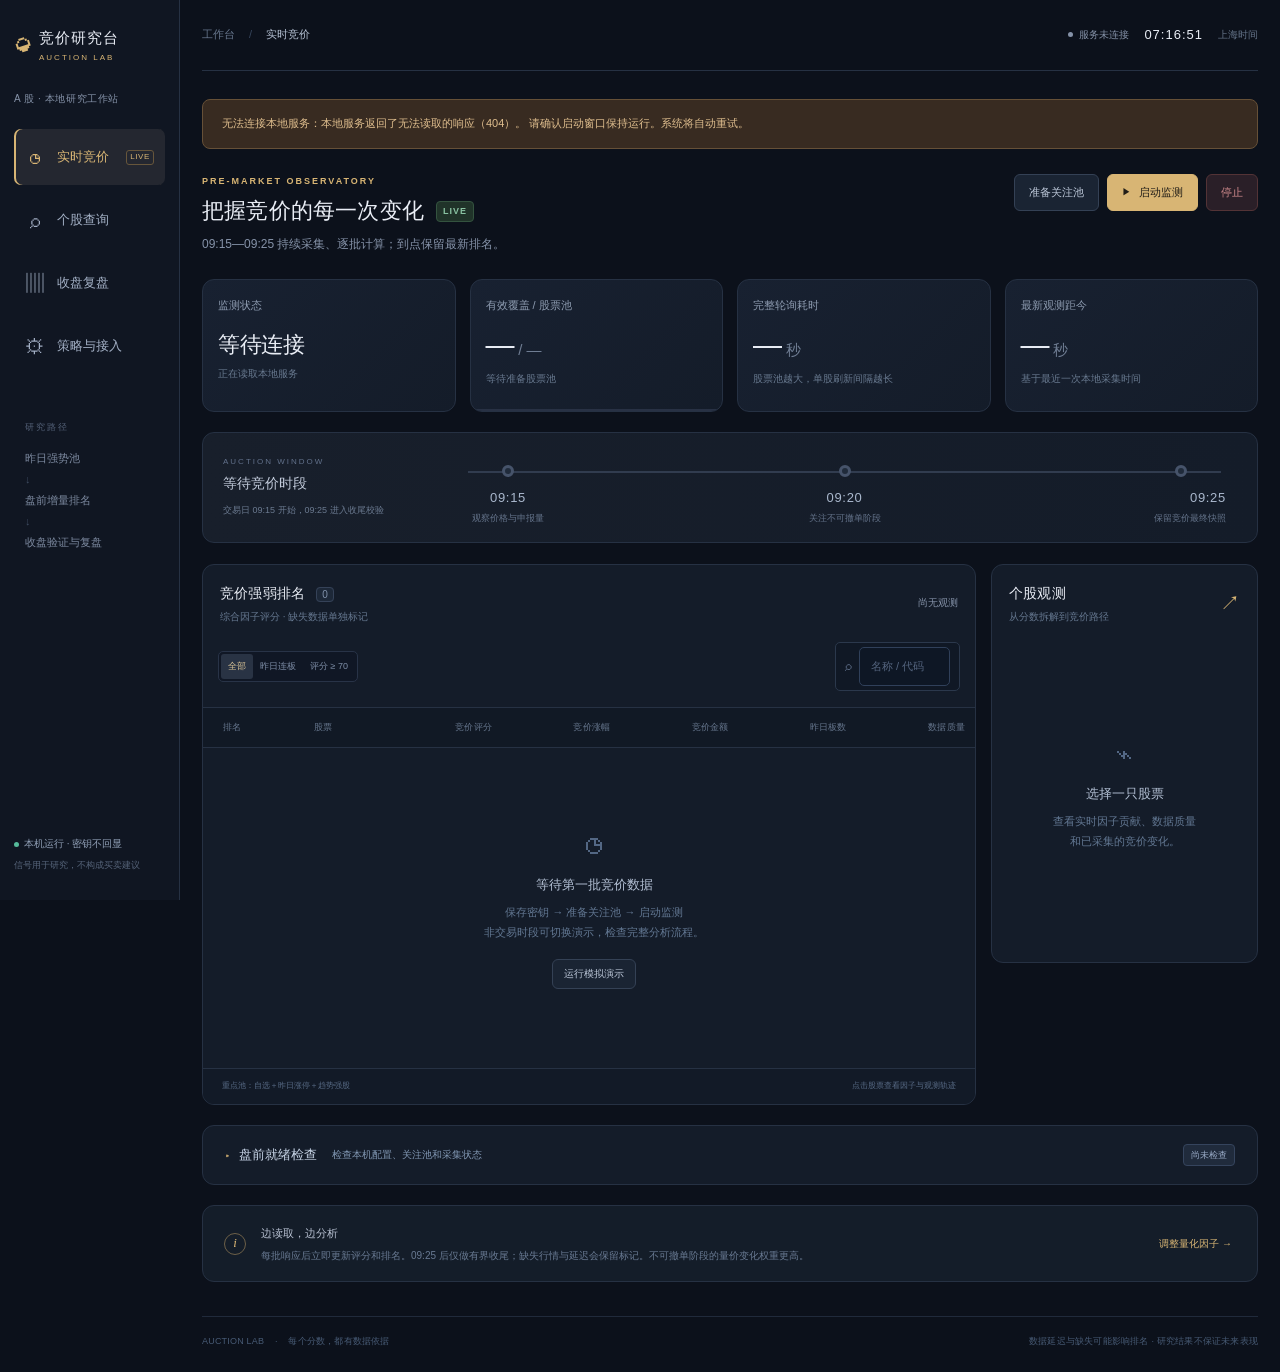
==== commit a049e91a: "Upgrade official API contracts and add dated sentiment and market observations" ====
--- a/static/index.html
+++ b/static/index.html
@@ -36,6 +36,7 @@
           <article class="metric-card"><span class="metric-label">最新观测距今</span><strong class="metric-value" id="freshness-value">—<small> 秒</small></strong><span class="metric-foot" id="freshness-note">基于最近一次采集时间</span></article>
         </div>
         <article class="phase-card panel"><div class="phase-intro"><span class="section-kicker">AUCTION WINDOW</span><strong id="phase-label">等待竞价时段</strong><span id="phase-note">交易日 09:15 开始，09:25 进入收尾校验</span></div><div class="timeline"><div class="timeline-track"><div id="timeline-progress"></div></div><div class="timeline-point"><i></i><strong>09:15</strong><span>观察价格与申报量</span></div><div class="timeline-point"><i></i><strong>09:20</strong><span>关注不可撤单阶段</span></div><div class="timeline-point"><i></i><strong>09:25</strong><span>保留竞价最终快照</span></div></div></article>
+        <div id="api-cooldown" class="api-cooldown hidden" role="status"><strong>行情接口限流冷却</strong><span id="api-cooldown-text">等待恢复请求；已有数据继续保留。</span></div>
         <div class="research-grid">
           <article class="panel ranking-panel"><div class="panel-heading"><div><h2>竞价强弱排名 <span id="ranking-count" class="count">0</span></h2><p>综合因子评分 · 缺失数据单独标记</p></div><span id="ranking-updated" class="subtle">尚无观测</span></div><div class="table-toolbar"><div class="segmented" aria-label="排名筛选"><button data-filter="all" class="selected">全部</button><button data-filter="consecutive">昨日连板</button><button data-filter="strong">评分 ≥ 70</button></div><label class="search-box"><span>⌕</span><input id="symbol-search" type="search" placeholder="名称 / 代码" aria-label="搜索股票"></label></div><div class="table-scroll"><table class="data-table auction-table"><thead><tr><th>排名</th><th>股票</th><th>竞价评分</th><th>竞价涨幅</th><th>竞价金额</th><th>昨日板数</th><th>数据质量</th></tr></thead><tbody id="auction-body"><tr><td colspan="7"><div class="empty-state"><span class="empty-icon">◷</span><strong>等待第一批竞价数据</strong><p>保存密钥 → 准备关注池 → 启动监测<br>非交易时段可切换演示，检查完整分析流程。</p><button class="button small" data-action="demo">运行模拟演示</button></div></td></tr></tbody></table></div><footer class="panel-foot"><span id="pool-description">重点池：自选＋昨日涨停＋趋势强股</span><span id="ranking-limit-note">点击股票查看因子与观测轨迹</span></footer></article>
           <aside class="panel detail-panel"><div class="panel-heading"><div><h2>个股观测</h2><p>从分数拆解到竞价路径</p></div><span class="detail-mark">↗</span></div><div id="stock-detail"><div class="empty-state detail-empty"><span class="empty-icon">⌁</span><strong>选择一只股票</strong><p>查看实时因子贡献、数据质量<br>和已采集的竞价变化。</p></div></div></aside>
@@ -58,6 +59,8 @@
         <article class="panel report-library"><div class="report-library-row"><div class="report-current"><span class="section-kicker">当前显示的报告</span><strong id="report-display-date">尚未生成</strong><span id="report-display-mode" class="subtle">保存与导出均使用此报告日期</span></div><div class="report-export-actions"><label class="checkbox-label"><input id="report-include-ai" type="checkbox">附上当前 AI 研判</label><button class="button primary" id="report-save" disabled>保存 Markdown ↓</button><a id="report-json" class="button disabled-link" aria-disabled="true" download>导出 JSON</a></div></div><p id="report-save-status" class="report-save-status" role="status">Markdown 保存到本机报告目录，并提供浏览器下载；不会重新请求行情。</p><div class="report-history-row"><label for="report-history-date">本机历史报告</label><select id="report-history-date" aria-label="选择本机历史复盘"><option value="">正在读取…</option></select><button class="button small" id="report-load" disabled>读取历史</button><button class="text-button" id="report-history-refresh">刷新列表 ↻</button><span id="report-history-status" class="subtle">仅使用本机已留存数据</span></div></article>
         <details class="panel report-comparison"><summary><span><strong>两日复盘对比</strong><small>识别涨停名单变化与板块强弱变化</small></span><span class="pill">本机计算</span></summary><div class="comparison-controls"><span>当前 <strong id="comparison-current">—</strong></span><label for="comparison-baseline">对比日期</label><select id="comparison-baseline" aria-label="选择两日对比基准"><option value="">等待历史报告</option></select><button class="button small" id="comparison-run" disabled>开始对比</button><label class="checkbox-label"><input id="report-include-comparison" type="checkbox" disabled>保存时附上本次对比</label></div><div id="comparison-status" class="comparison-status" role="status">至少需要两份不同日期的真实复盘。</div><div id="comparison-result" class="comparison-result"></div></details>
         <div class="metric-grid"><article class="metric-card"><span class="metric-label">涨停家数</span><strong class="metric-value positive" id="review-limit-count">—</strong><span class="metric-foot" id="review-limit-note">实际涨停池</span></article><article class="metric-card"><span class="metric-label">连板家数 / 最高板</span><strong class="metric-value" id="review-ladder-value">—</strong><span class="metric-foot">基于当日涨停池统计</span></article><article class="metric-card"><span class="metric-label">触板后封住比例</span><strong class="metric-value" id="review-seal-rate">—</strong><span class="metric-foot">涨停 / 涨停与炸板代码并集</span></article><article class="metric-card"><span class="metric-label">上涨 / 下跌</span><strong class="metric-value compact" id="review-breadth">—</strong><span class="metric-foot" id="review-breadth-note">市场宽度</span></article></div>
+        <article class="panel sentiment-panel"><div class="panel-heading"><div><h2>涨停情绪结构</h2><p>完整池的梯队变化、封单留存与官方原因原文分布</p></div><span id="sentiment-date" class="pill">等待报告</span></div><p id="sentiment-summary" class="research-note">读取已有报告即可计算，不新增行情请求，不生成预测。</p><div id="sentiment-retention" class="research-metrics"></div><div class="research-section-heading"><h3>最近 10 日连板矩阵</h3><span id="sentiment-coverage" class="subtle">等待完整池证据</span></div><div class="table-scroll"><table class="data-table sentiment-matrix"><thead><tr><th>交易日期</th><th>涨停数</th><th>1 板记录</th><th>2 板</th><th>3 板</th><th>4 板</th><th>5 板及以上</th><th>未知高度</th><th>仅下限</th><th>池完整性</th></tr></thead><tbody id="sentiment-matrix-body"><tr><td colspan="10" class="table-empty">尚无报告数据。</td></tr></tbody></table></div><p class="research-note">各梯队互斥；格内“下限”表示其中股票高度只能确认至少达到该档。1 板下限不等于已确认首板，缺失日不补零。</p><div class="research-section-heading"><h3>官方涨停原因原文 · 前 12 组</h3><span id="sentiment-reason-coverage" class="subtle">按完整原文分组</span></div><div class="table-scroll"><table class="data-table sentiment-reasons"><thead><tr><th>官方原文</th><th>股票数</th><th>已知原因中占比</th><th>代码样本 · 查询同日</th></tr></thead><tbody id="sentiment-reasons-body"><tr><td colspan="4" class="table-empty">暂无官方原因原文。</td></tr></tbody></table></div><p class="research-note">这是来源文本分布，不是行业或概念归属，也不证明价格变化的因果关系。每组最多显示 10 个代码。</p><div id="sentiment-warnings" class="research-warnings"></div></article>
+        <article class="panel official-panel"><div class="panel-heading"><div><h2>官方补充观察</h2><p>短线风向标竞价样本与龙虎榜 · 对应当前报告日期</p></div><button id="official-enrich" class="button" disabled>联网补充官方观察</button></div><div class="official-date-line"><strong id="official-context-date">尚未生成报告</strong><span id="official-context-status" class="pill">未补充</span></div><p id="official-job-status" class="research-note" role="status">手动补充最多 4 个官方分项；不改变竞价或涨停评分。</p><p class="research-note">全部、机构、游资榜可能重叠；1 日、3 日和其他区间分别展示。榜单净买入不等于全市场或板块资金流，金额不能跨榜或跨区间相加。09:10—09:26 优先竞价，暂停补充。</p><div id="official-context-body"><div class="table-empty">点击上方按钮，为当前报告补充可核验的同日观察。</div></div></article>
         <div class="review-grid"><article class="panel"><div class="panel-heading"><div><h2>涨停与连板强弱</h2><p>综合封板表现 · 高度与晋级趋势</p></div><span class="pill">收盘分析</span></div><div class="table-scroll"><table class="data-table"><thead><tr><th>排名</th><th>股票</th><th>强度分</th><th>连板</th><th>涨停时间</th><th>封单金额</th><th>近 5 日涨停</th></tr></thead><tbody id="review-stocks-body"><tr><td colspan="7" class="table-empty">生成复盘后显示涨停股分析</td></tr></tbody></table></div></article><aside class="panel"><div class="panel-heading"><div><h2>梯队与延续</h2><p>强势股趋势追踪</p></div></div><div id="review-trend" class="trend-content"><p class="subtle">暂无梯队数据。</p></div></aside></div>
         <article class="panel sectors-panel"><div class="panel-heading"><div><h2>板块资金与强势聚集</h2><p id="sector-method">成交额衡量交易活跃度；仅有真实净流入字段时显示资金流向。</p></div><span class="pill amber">关注数据口径</span></div><div class="table-scroll"><table class="data-table"><thead><tr><th>板块</th><th>类型</th><th>涨幅</th><th>成交额</th><th>主力净流入</th><th>涨停数量</th><th>强度 / 依据</th></tr></thead><tbody id="sectors-body"><tr><td colspan="7" class="table-empty">暂无板块数据</td></tr></tbody></table></div></article>
         <article class="panel sectors-panel"><div class="panel-heading"><div><h2>强势股日线趋势</h2><p id="price-trend-coverage">涨停强度前 20 只 · 前复权日线 · 历史趋势观察</p></div><span class="pill">MA / 量能 / 回撤</span></div><div class="table-scroll"><table class="data-table"><thead><tr><th>股票</th><th>收盘价</th><th>MA5</th><th>MA10</th><th>MA20</th><th>近 5 日涨幅</th><th>相对 5 日量能</th><th>20 日最大回撤</th><th>均线位置</th></tr></thead><tbody id="price-trend-body"><tr><td colspan="9" class="table-empty">生成复盘后显示样本股日线趋势。</td></tr></tbody></table></div></article>
--- a/static/style.css
+++ b/static/style.css
@@ -12,3 +12,8 @@
 .disabled-link{pointer-events:none;opacity:.4;cursor:default}.report-library{margin-bottom:20px}.report-library-row{display:flex;align-items:center;justify-content:space-between;gap:18px;padding:20px 22px 12px}.report-current{display:grid;gap:5px}.report-current strong{font-size:21px;font-weight:500;letter-spacing:.5px;color:#d1bb94}.report-current .subtle{font-size:9px}.report-export-actions{display:flex;align-items:center;justify-content:flex-end;gap:10px;flex-wrap:wrap}.checkbox-label{display:flex;align-items:center;gap:7px;font-size:10px;color:#91a5c0;white-space:nowrap}.checkbox-label input[type=checkbox]{width:14px;height:14px;padding:0;accent-color:var(--gold);flex-shrink:0}.checkbox-label:has(input:disabled){color:#62728a}.report-save-status{margin:0;padding:0 22px 16px;color:#869cb8;font-size:10px;line-height:1.9;overflow-wrap:anywhere}.report-download{display:inline;padding:0 3px;text-decoration:underline}.report-history-row{border-top:1px solid var(--line);padding:14px 22px;display:flex;align-items:center;gap:11px;flex-wrap:wrap;background:#111b29;border-radius:0 0 var(--radius) var(--radius)}.report-history-row>label{font-size:10px;color:#8da3c2;white-space:nowrap}.report-history-row select{max-width:205px;padding:8px;font-size:10px}.report-history-row>.subtle{font-size:9px;flex:1;min-width:180px}.report-comparison{margin-bottom:20px;overflow:hidden}.report-comparison>summary,.diagnostics-panel>summary{display:flex;justify-content:space-between;align-items:center;gap:14px;padding:18px 22px;cursor:pointer;list-style:none}.report-comparison>summary::-webkit-details-marker,.diagnostics-panel>summary::-webkit-details-marker{display:none}.report-comparison>summary>span:first-child,.diagnostics-panel>summary>span:first-child{display:flex;align-items:center;gap:15px;flex-wrap:wrap}.report-comparison>summary strong,.diagnostics-panel>summary strong{font-size:13px;font-weight:500;color:#c6d3e5}.report-comparison>summary strong::before,.diagnostics-panel>summary strong::before{content:'▸';display:inline-block;margin-right:9px;font-size:10px;color:var(--gold);transition:transform .15s}.report-comparison[open]>summary strong::before,.diagnostics-panel[open]>summary strong::before{transform:rotate(90deg)}.report-comparison>summary small{font-size:10px;color:#6e84a3}.comparison-controls{display:flex;align-items:center;gap:10px;flex-wrap:wrap;padding:0 22px 13px;font-size:10px;color:#8da3bf}.comparison-controls>span{margin-right:5px}.comparison-controls strong{font-weight:500;color:#c5b18d}.comparison-controls select{max-width:190px;padding:8px;font-size:10px}.comparison-controls .checkbox-label{margin-left:auto}.comparison-status{padding:0 22px 18px;color:#7f95b1;font-size:10px;line-height:1.9;overflow-wrap:anywhere}.comparison-status.warn{color:#c0a274}.comparison-result:empty{display:none}.comparison-market td:nth-child(2){text-align:right}.comparison-stock-groups{display:grid;grid-template-columns:repeat(3,minmax(0,1fr));gap:0;border-top:1px solid var(--line);border-bottom:1px solid var(--line)}.comparison-stock-groups>section{padding:20px;border-right:1px solid var(--line)}.comparison-stock-groups>section:last-child{border-right:0}.comparison-stock-groups h3{font-weight:500;font-size:12px;margin:0;display:flex;align-items:center;justify-content:space-between;color:#a7bad3}.comparison-stock-groups h3>span{font-size:22px;color:var(--gold)}.comparison-stock-groups p{font-size:9px;color:#6e83a0;margin:6px 0 12px;line-height:1.7}.comparison-stock-list{max-height:280px;overflow:auto}.comparison-stock{display:flex;width:100%;align-items:center;justify-content:space-between;padding:10px 0;border:0;border-top:1px solid #263143;background:none;gap:10px;text-align:left}.comparison-stock:hover strong{color:var(--gold)}.comparison-stock>span:last-child{text-align:right;font-size:10px;color:#aab8cc}.comparison-stock strong{font-size:11px;font-weight:400;color:#b7c7dd;display:block}.comparison-stock small{display:block;font-size:9px;color:#5f7798;margin-top:3px}.comparison-empty{display:block;color:#687d98;font-size:10px;padding:16px 0}.comparison-sector-title{padding:18px 22px 14px}.comparison-sector-title h3{font-weight:500;font-size:12px;color:#acbdd4;margin:0 0 7px}.comparison-sector-title p{font-size:10px;color:#7a8fac;line-height:1.8;margin:0}.diagnostics-panel{margin-top:20px}.diagnostics-panel>summary>span:first-child{flex:1}.diagnostics-panel #diagnostics-summary{font-size:10px;color:#8197b3;line-height:1.8}.diagnostics-toolbar{display:flex;align-items:center;justify-content:space-between;gap:15px;padding:0 22px 14px}.diagnostics-toolbar p{font-size:10px;color:#748ba9;line-height:1.8;margin:0}.diagnostics-toolbar button{flex-shrink:0}.diagnostics-checks{display:grid;grid-template-columns:1fr 1fr;border-top:1px solid var(--line)}.diagnostic-check{display:flex;align-items:flex-start;gap:10px;padding:15px 22px;border-bottom:1px solid var(--line)}.diagnostic-check:nth-child(odd){border-right:1px solid var(--line)}.diagnostic-status{border-radius:3px;padding:2px 5px;font-size:9px;flex-shrink:0;color:#8ba3c6;background:#263348}.diagnostic-status.ok{background:#1e302b;color:#82b39b}.diagnostic-status.warn{background:#332b20;color:#c4a773}.diagnostic-status.error{background:#35232b;color:#d39199}.diagnostic-check strong{font-size:10px;font-weight:500;color:#a8b9d0}.diagnostic-check p{font-size:10px;color:#7389a6;line-height:1.8;margin:5px 0 0;overflow-wrap:anywhere}
 @media(max-width:1050px){.report-library-row{align-items:flex-start}.report-export-actions{max-width:310px}.report-export-actions>.checkbox-label{flex-basis:100%;justify-content:flex-end}.comparison-controls .checkbox-label{margin-left:0}.comparison-stock-groups>section{padding:16px}.diagnostics-panel>summary>span:first-child{gap:6px}.diagnostics-panel #diagnostics-summary{flex-basis:100%;padding-left:18px}}
 @media(max-width:760px){.report-library-row{flex-wrap:wrap;padding:17px 16px 11px;gap:15px}.report-export-actions{max-width:none;justify-content:flex-start;width:100%}.report-export-actions>.checkbox-label{justify-content:flex-start;margin-bottom:2px}.report-save-status{padding:0 16px 15px}.report-history-row{padding:14px 16px;gap:9px}.report-history-row>.subtle{flex-basis:100%}.report-history-row select{max-width:180px;flex:1}.report-comparison>summary,.diagnostics-panel>summary{padding:16px}.report-comparison>summary>span:first-child{gap:6px}.report-comparison>summary small{padding-left:17px;flex-basis:100%;font-size:9px}.comparison-controls{padding:0 16px 12px;gap:8px}.comparison-controls select{max-width:170px}.comparison-controls>.checkbox-label{flex-basis:100%;margin-top:6px}.comparison-status{padding:0 16px 15px}.comparison-stock-groups{grid-template-columns:1fr}.comparison-stock-groups>section{border-right:0;border-bottom:1px solid var(--line)}.comparison-stock-groups>section:last-child{border-bottom:0}.comparison-stock-list{max-height:205px}.comparison-sector-title{padding:17px 16px 13px}.diagnostics-checks{grid-template-columns:1fr}.diagnostic-check{padding:13px 16px}.diagnostic-check:nth-child(odd){border-right:0}.diagnostics-toolbar{padding:0 16px 13px}.diagnostics-panel #diagnostics-summary{font-size:9px}.diagnostics-toolbar p{font-size:9px}}
+/* 1.4: local sentiment evidence and optional dated official observations. */
+.api-cooldown{display:flex;align-items:center;gap:14px;padding:13px 18px;margin-bottom:18px;border:1px solid #665030;border-radius:var(--radius);background:#2a251d;color:#d6b57f;font-size:11px}.api-cooldown strong{white-space:nowrap;font-weight:500}.api-cooldown.hidden{display:none}.sentiment-panel,.official-panel{margin-top:20px;margin-bottom:20px;overflow:hidden}.research-note{margin:0;padding:0 22px 16px;font-size:10px;line-height:1.9;color:#899db9;overflow-wrap:anywhere}.research-note.warn,.research-warn{color:#d8b274!important}.research-section-heading{display:flex;justify-content:space-between;align-items:center;gap:12px;padding:19px 22px 13px}.research-section-heading h3{margin:0;font-size:12px;font-weight:500;color:#c0cfe3}.research-section-heading .subtle{font-size:10px}.research-metrics{display:grid;grid-template-columns:repeat(3,minmax(0,1fr));gap:1px;background:var(--line);border-top:1px solid var(--line);border-bottom:1px solid var(--line)}.research-metric{padding:17px 22px;background:#111b29}.research-metric>span{font-size:10px;color:#849ab8}.research-metric>strong{display:block;font-size:25px;color:#d4bd94;font-weight:500;font-variant-numeric:tabular-nums;margin:5px 0}.research-metric>small{display:block;font-size:9px;color:#788eab;line-height:1.8}.sentiment-matrix{min-width:800px}.sentiment-matrix td,.sentiment-matrix th{text-align:center!important;padding:12px 10px}.sentiment-matrix td:first-child,.sentiment-matrix th:first-child{text-align:left!important;white-space:nowrap}.heat-cell{background:rgba(213,174,108,var(--cell-strength,0))}.heat-cell strong{font-weight:500;font-size:13px}.heat-cell small{display:block;color:#d3b682;font-size:9px;margin-top:3px}.research-reason{text-align:left!important;white-space:normal!important;overflow-wrap:anywhere;min-width:160px;max-width:450px;font-size:10px!important;line-height:1.9}.research-reason>small{display:block;color:#8194b0;font-size:9px;margin-top:4px}.sentiment-reasons{min-width:680px}.sentiment-reasons td:first-child{width:35%}.sentiment-reasons td:last-child{width:42%;text-align:left}.research-codes{display:flex;flex-wrap:wrap;gap:6px}.research-code{display:inline-flex;flex-direction:column;gap:2px;padding:4px 6px;border:1px solid #33435b;border-radius:4px;background:#1a2739;color:#9fb4d2;text-align:left;font-size:10px;white-space:nowrap}.research-code:hover{border-color:#a18b64;color:#e0c58d}.research-code>strong{font-size:11px;font-weight:400;color:#bccde4}.research-code>span{font-variant-numeric:tabular-nums}.research-warnings{padding:0 22px 16px;font-size:10px;line-height:1.9;color:#b6a98e}.research-warnings:empty{display:none}.research-warnings summary{cursor:pointer;padding:12px 0 2px;color:#c8af86}.research-warnings ul{margin:7px 0 0;padding-left:18px}.research-warnings li{padding:3px 0;overflow-wrap:anywhere}.official-panel>.panel-heading{align-items:flex-start}.official-panel>.panel-heading .button{flex-shrink:0}.official-date-line{display:flex;align-items:center;gap:14px;padding:0 22px 12px}.official-date-line>strong{font-size:15px;font-weight:500;color:#d6bc91;letter-spacing:.3px}.official-benchmark{border-top:1px solid var(--line)}.official-benchmark>.research-note{padding-top:13px}.official-sample-list{display:grid;grid-template-columns:repeat(3,minmax(0,1fr));gap:1px;background:var(--line);border-top:1px solid var(--line);border-bottom:1px solid var(--line)}.official-sample-list>div{background:#131e2e;padding:12px 16px;display:grid;grid-template-columns:1fr auto;align-items:center;gap:6px 12px}.official-sample-list .research-code{border:0;background:transparent;padding:0;justify-self:start}.official-sample-list>div>span{font-size:14px;font-variant-numeric:tabular-nums}.official-sample-list>div>small{grid-column:1/-1;font-size:9px;line-height:1.8;color:#7f94b1;overflow-wrap:anywhere}.official-sample-list>p{grid-column:1/-1;background:#131e2e;padding-top:15px}.official-boards{padding:18px 22px 4px}.official-board{border:1px solid var(--line);border-radius:8px;margin-bottom:12px;overflow:hidden}.official-board>summary{display:flex;justify-content:space-between;align-items:center;gap:12px;cursor:pointer;background:#172334;padding:14px 17px;list-style:none}.official-board>summary::-webkit-details-marker{display:none}.official-board>summary strong{font-size:12px;font-weight:500;color:#b7c9e1}.official-board>summary strong::before{content:'▸';display:inline-block;color:var(--gold);margin-right:9px;font-size:10px}.official-board[open]>summary strong::before{transform:rotate(90deg)}.official-board>summary>span{color:#899dbb;font-size:10px}.official-board>.research-note{padding:12px 17px}.official-group-heading{display:flex;align-items:center;justify-content:space-between;padding:12px 17px;background:#111b29;border-top:1px solid var(--line);gap:10px}.official-group-heading h4{font-size:11px;margin:0;font-weight:500;color:#cfb98f}.official-group-heading>span{font-size:9px;color:#7c91af}.official-board section>.research-note{padding:10px 17px}.official-board-table{min-width:650px}.official-board-table td{vertical-align:top}.official-board-table td:first-child{text-align:left}.official-board-table .research-reason{min-width:190px}.official-board .research-warnings{padding-left:17px;padding-right:17px}.official-errors{margin:0 22px 16px;padding:10px 14px;border:1px solid #634c39;border-radius:6px;background:#2a241e;color:#d0ad80}.official-errors p{margin:3px 0;font-size:10px;line-height:1.8;overflow-wrap:anywhere}
+@media(max-width:1050px){.official-sample-list{grid-template-columns:repeat(2,minmax(0,1fr))}.research-metric{padding:15px 18px}.official-panel>.panel-heading{flex-wrap:wrap}.official-date-line>strong{font-size:14px}}
+@media(max-width:760px){.api-cooldown{align-items:flex-start;flex-direction:column;gap:4px;font-size:10px;padding:12px 16px}.research-note{padding-left:16px;padding-right:16px}.research-section-heading{padding:16px 16px 12px;align-items:flex-start;flex-direction:column;gap:5px}.research-metrics{grid-template-columns:1fr}.research-metric{padding:13px 16px;display:grid;grid-template-columns:1fr auto;align-items:center;gap:4px 10px}.research-metric>strong{font-size:23px;margin:0}.research-metric>small{grid-column:1/-1}.research-warnings{padding-left:16px;padding-right:16px}.official-date-line{padding-left:16px;padding-right:16px;flex-wrap:wrap;gap:8px}.official-date-line>strong{font-size:13px}.official-sample-list>div{padding:11px 13px}.official-sample-list>div>span{font-size:12px}.official-boards{padding:15px 12px 2px}.official-errors{margin-left:16px;margin-right:16px}.official-board>summary{padding:13px}.official-board>summary>span{font-size:9px}.official-board-table{min-width:610px}.sentiment-matrix{min-width:740px}.sentiment-matrix td,.sentiment-matrix th{padding:10px 8px}.official-panel>.panel-heading .button{width:100%}}
+@media(max-width:420px){.official-sample-list{grid-template-columns:1fr}.official-board>summary{align-items:flex-start;flex-direction:column;gap:4px}}
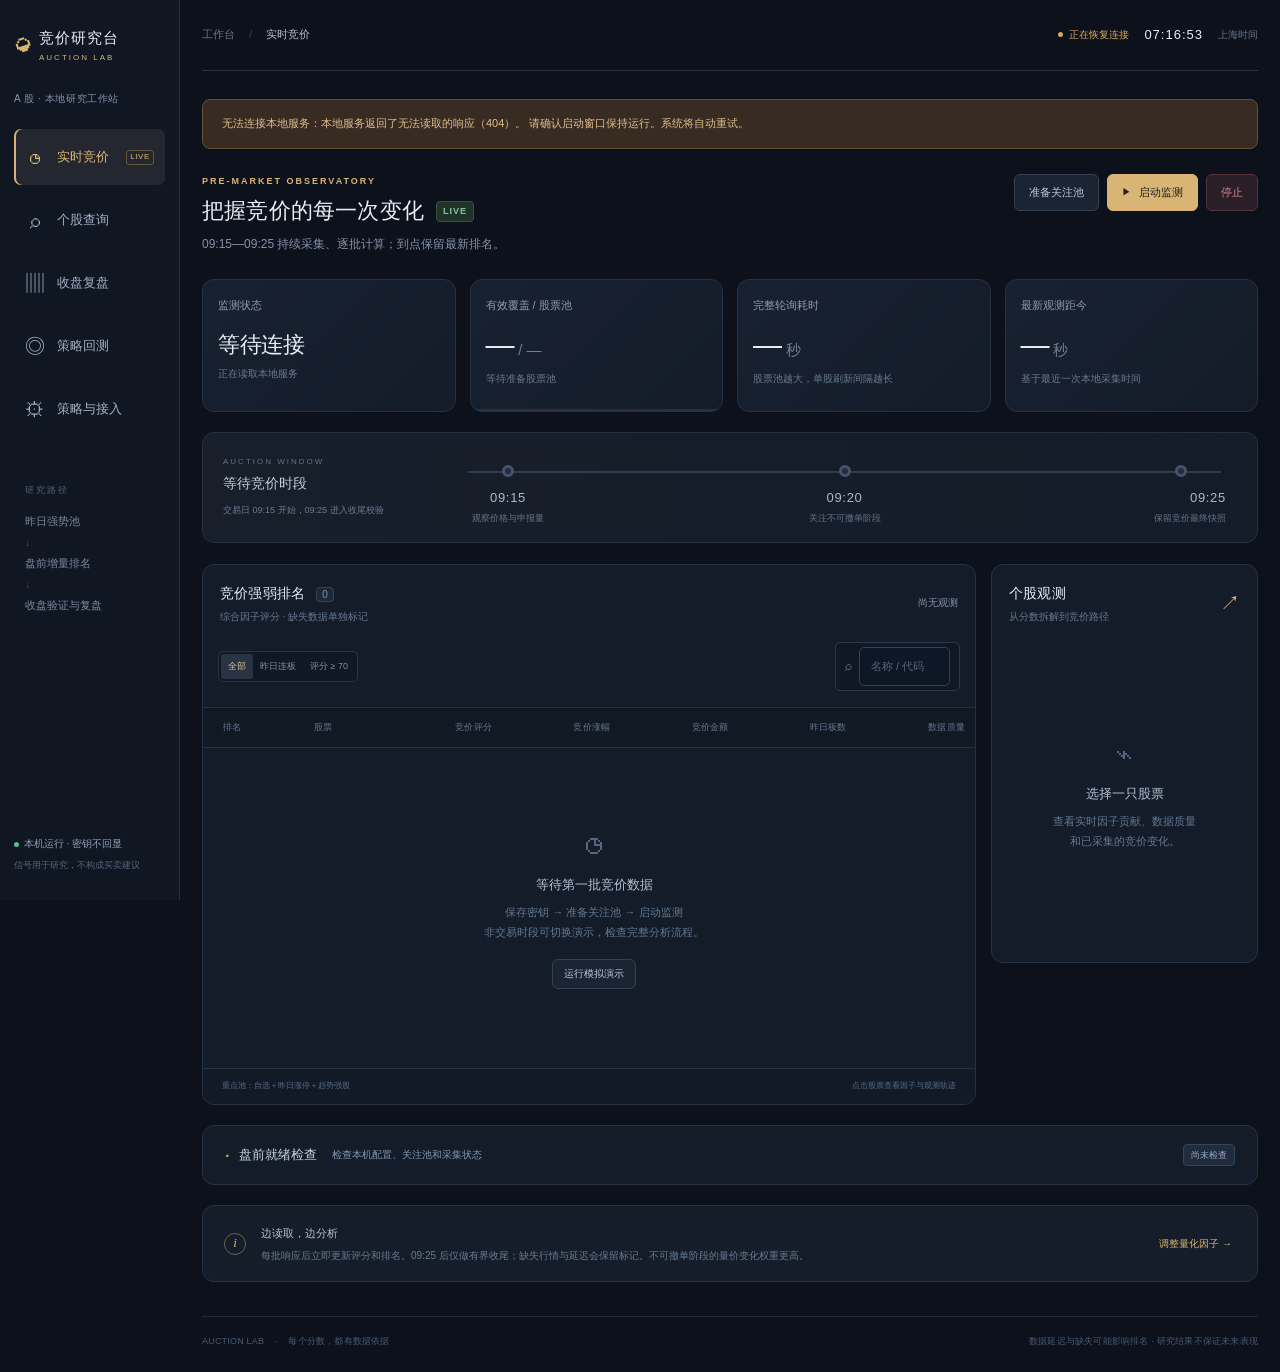
==== commit 7c6cc2d9: "Add daily auction validation and time-separated factor experiments" ====
--- a/static/index.html
+++ b/static/index.html
@@ -16,6 +16,7 @@
         <button class="nav-item active" data-tab="auction"><span class="nav-icon">◷</span>实时竞价<span class="nav-tag">LIVE</span></button>
         <button class="nav-item" data-tab="stocks"><span class="nav-icon">⌕</span>个股查询</button>
         <button class="nav-item" data-tab="review"><span class="nav-icon">▥</span>收盘复盘</button>
+        <button class="nav-item" data-tab="backtest"><span class="nav-icon">◎</span>策略回测</button>
         <button class="nav-item" data-tab="settings"><span class="nav-icon">⚙</span>策略与接入</button>
       </nav>
       <div class="sidebar-guide"><span class="tiny-label">研究路径</span><p>昨日强势池<br><span>↓</span><br>盘前增量排名<br><span>↓</span><br>收盘验证与复盘</p></div>
@@ -67,10 +68,22 @@
         <article class="panel narrative-panel"><div class="panel-heading"><div><h2>AI 辅助研判</h2><p>把结构化摘要交给所选 AI，独立于竞价实时评分</p></div><button class="button primary" data-action="llm" data-job="llm">生成文字分析 ↗</button></div><div class="narrative-controls"><label class="llm-provider-inline">使用的 AI<select id="llm-review-provider" aria-label="选择用于研判的 AI"><option value="deepseek">DeepSeek</option><option value="openai">ChatGPT / OpenAI</option><option value="custom">自定义兼容服务</option></select></label><input id="llm-question" placeholder="可选：例如关注三板以上梯队的分歧与板块延续" aria-label="AI 分析侧重点"><span id="llm-ready" class="subtle">未配置模型</span></div><div id="llm-output" class="narrative-output">生成复盘并配置模型后，可请求文字分析。输出保留原始数据边界与缺失项。</div></article>
       </section>
 
+      <section class="page" id="page-backtest" aria-label="策略回测">
+        <div class="page-heading"><div><div class="eyebrow">REPLAY · VERIFY · IMPROVE</div><h1>用历史竞价，检验当天的结果</h1><p>按当时可见的数据逐批回放，用当前七因子评分，再与同日收盘涨停池比较。</p></div><div class="heading-actions"><button class="button" id="backtest-refresh">刷新结果 ↻</button><button class="button primary" id="backtest-run">运行本地回测</button></div></div>
+        <div id="backtest-job-status" class="inline-status" role="status">只读取本机历史数据，不调用行情或 AI 接口。</div>
+        <div class="backtest-steps" aria-label="回测流程"><div><span>01</span><strong>历史盘前背景</strong><small>前几日完整涨停池与当时的关注范围</small></div><div><span>02</span><strong>逐批回放竞价</strong><small>固定时点前收到的快照，重算当前因子</small></div><div><span>03</span><strong>核对当天结果</strong><small>匹配同日收盘后的完整涨停池</small></div><div><span>04</span><strong>分日期检验参数</strong><small>较早日期调参，较晚日期独立核验</small></div></div>
+        <article class="panel backtest-panel"><div class="panel-heading"><div><h2>每日原评分核验</h2><p>有时点快照则保留原分；缺快照时按原记录权重重放并标明来源，再对照当天收盘结果。</p></div><button id="daily-audit-refresh" class="button small">刷新每日存档 ↻</button></div><div class="backtest-session-controls"><label for="daily-audit-date">存档日期</label><select id="daily-audit-date" aria-label="选择每日原评分存档日期"><option value="">暂无真实每日存档</option></select><label for="daily-audit-checkpoint">评分时点</label><select id="daily-audit-checkpoint" aria-label="选择每日原评分时点"><option value="">等待存档</option></select></div><p id="daily-audit-status" class="research-note" role="status">尚无真实交易日存档。</p><p class="research-note">原始竞价每批即时落盘；09:27 后整理当日评分存档，15:10 后随收盘复盘核验结果。需要保持系统运行并开启自动收盘复盘。缺少收盘完整池时，结果保持未知。</p><p id="daily-audit-automation" class="research-note" role="status">正在读取自动收盘设置…</p><div id="daily-audit-summary" class="research-metrics"></div><div class="table-scroll"><table class="data-table backtest-stocks"><thead><tr><th>评分顺序</th><th>股票</th><th>当日存档评分</th><th>因子覆盖</th><th>同日收盘涨停</th><th>存档七因子明细</th></tr></thead><tbody id="daily-audit-body"><tr><td colspan="6" class="table-empty">等待真实竞价与收盘核验记录。</td></tr></tbody></table></div><div class="backtest-actions"><a id="daily-audit-markdown" class="button disabled-link" aria-disabled="true" download>保存每日 Markdown ↓</a><a id="daily-audit-json" class="button disabled-link" aria-disabled="true" download>保存每日 JSON ↓</a></div></article>
+        <article class="panel backtest-panel"><div class="panel-heading"><div><h2>实验记录</h2><p id="backtest-record">尚未运行；已有实时参数保持不变。</p></div><span id="backtest-status" class="pill">尚未运行</span></div><div id="backtest-availability" class="research-metrics backtest-availability"></div><div class="backtest-actions"><a id="backtest-markdown" class="button disabled-link" aria-disabled="true" download>保存 Markdown ↓</a><a id="backtest-json" class="button disabled-link" aria-disabled="true" download>保存实验 JSON ↓</a><a id="backtest-ai-dataset" class="button disabled-link" aria-disabled="true" download>导出 AI 调参开发集 ↓</a><span>实验完成后自动留存；AI 开发集只含较早日期，不含保留检验期结果。</span></div><div id="backtest-warnings" class="research-warnings"></div></article>
+        <article class="panel backtest-panel"><div class="panel-heading"><div><h2>算法验证与参数建议</h2><p>以每天前 10 名中的涨停占比为主要比较指标；分数不是涨停概率。</p></div><span id="backtest-optimization-status" class="pill amber">等待样本</span></div><p id="backtest-recommendation" class="research-note">没有足够的真实历史竞价，不能选出更优参数。</p><div id="backtest-optimization-metrics" class="research-metrics"></div><div id="backtest-partitions" class="backtest-partitions"></div><div id="backtest-holdout"></div><div id="backtest-weight-comparison"></div><div id="backtest-factor-diagnostics"></div><div id="backtest-optimization-warnings" class="research-warnings"></div><p class="research-note">优化只使用 09:24:50 的合格样本。保留较晚日期作独立检验；样本门槛为至少 30 个有效日期、300 个股票日，划分后的开发集正负结果各至少 30 个。参数建议不会自动替换实时策略。</p></article>
+        <article class="panel backtest-panel"><div class="panel-heading"><div><h2>逐日竞价与收盘对照</h2><p>保留未观察、缺因子和结果未知的股票，避免只看成功样本。</p></div></div><div class="backtest-session-controls"><label for="backtest-session">日期与评分时点</label><select id="backtest-session" aria-label="选择回放日期与时点"><option value="">暂无真实回放</option></select><label class="search-box"><span>⌕</span><input id="backtest-stock-search" type="search" placeholder="名称 / 股票代码" aria-label="筛选回放股票"></label></div><p class="research-note">09:24:50 用于盘前评分实验；09:26:00 包含收尾核验，仅作诊断对照。两个时点分别展示，不混为同一预测。</p><div id="backtest-session-metrics" class="research-metrics"></div><p id="backtest-session-quality" class="research-note backtest-quality"></p><div class="table-scroll"><table class="data-table backtest-stocks"><thead><tr><th>评分顺序</th><th>股票</th><th>当前算法分</th><th>因子覆盖</th><th>同日收盘涨停</th><th>七因子明细与缺失</th></tr></thead><tbody id="backtest-stocks-body"><tr><td colspan="6" class="table-empty">尚无可回放的真实竞价记录。涨停池名单不能代替历史竞价序列。</td></tr></tbody></table></div><footer class="panel-foot"><span id="backtest-stock-count">股票代码保留交易所后缀与前导零</span><span>结果未知不计为未涨停</span></footer></article>
+        <article class="panel backtest-panel"><div class="panel-heading"><div><h2>昨日涨停的延续基线</h2><p>相邻交易日完整涨停池的交集，用于了解历史背景。</p></div><span class="pill">非算法命中率</span></div><div class="table-scroll"><table class="data-table backtest-transitions"><thead><tr><th>当日</th><th>上一交易日</th><th>昨日涨停数</th><th>两日均涨停</th><th>延续比例</th></tr></thead><tbody id="backtest-transitions-body"><tr><td colspan="5" class="table-empty">等待已保存的完整涨停池。</td></tr></tbody></table></div><p class="research-note backtest-quality">这项比例只描述池名单的历史延续，不使用竞价评分，不能当作本算法的预测准确率。</p></article>
+        <details class="panel backtest-import"><summary><span><strong>导入已有历史竞价</strong><small>使用本机留存，或你有权使用的外部历史数据</small></span><span class="pill">JSON · ≤ 5 MB</span></summary><p class="research-note">官方竞价快照接口没有历史日期参数，无法补回未曾采集的十分钟。只有涨停池、日线开盘价或风向标竞价涨幅，无法还原七因子所需的竞价轨迹。导入文件须按模板保留日期、时区、接收时点、原始字段、完整池与来源说明。</p><div class="backtest-actions"><a class="button" href="/api/research/template" download>下载空白格式模板 ↓</a><button id="backtest-import-button" class="button">选择历史 JSON 导入</button><input id="backtest-import-file" type="file" accept=".json,application/json" hidden></div><p id="backtest-import-status" class="research-note" role="status">导入只写入历史研究资料，不替换实盘原始记录。完成后点击「运行本地回测」。</p></details>
+      </section>
+
       <section class="page" id="page-settings" aria-label="策略与接入">
         <div class="page-heading"><div><div class="eyebrow">YOUR RESEARCH CONFIGURATION</div><h1>让研究逻辑透明、可复用</h1><p>管理数据源、股票池与因子权重，按需连接你自己的 AI 模型。</p></div><button class="button" data-action="demo">运行模拟演示</button></div>
         <div class="settings-grid"><article class="panel settings-panel"><div class="panel-heading"><div><h2>01 / 行情数据源</h2><p>HiThink Financial API</p></div><span id="credential-status" class="pill amber">待配置</span></div><form id="credentials-form" class="form-content"><label>API Key<input name="api_key" id="api-key" type="password" autocomplete="new-password" spellcheck="false" placeholder="输入新的 API Key" required></label><p id="credential-help" class="field-help">保存后写入本机用户目录 %APPDATA%/hithink-finance/credentials.env，页面不会回显。更新密钥前请先停止采集并等待任务结束。</p><button class="button primary" type="submit">保存密钥并启动</button><div class="soft-divider"></div><strong class="small-title">首次使用</strong><ol class="steps-list"><li>按需选择股票池、调整权重并保存。</li><li>保存有效的 API Key，自动服务随即启动。</li><li>交易日 09:15—09:25 自动持续更新。</li><li>修改策略前先停止，保存后重新启动。</li></ol></form></article>
-        <article class="panel settings-panel"><div class="panel-heading"><div><h2>02 / 采集范围</h2><p>在覆盖面与实时性之间控制采集规模</p></div></div><form id="runtime-form" class="form-content"><div class="form-row"><label>股票池<select name="universe" id="universe"><option value="focus">重点池 · 自选＋昨日涨停＋趋势强股</option><option value="watchlist">自选股池</option><option value="all">全市场 · 刷新间隔可能增长</option></select></label><label>轮询间隔（秒）<input name="poll_seconds" id="poll-seconds" type="number" min="1" max="60" step="1" value="3" required></label></div><label>已保存自选（可移除）<textarea name="watchlist" id="watchlist" rows="3" placeholder="000001.SZ, 600000.SH, 300750.SZ"></textarea></label><p class="field-help">此处可保留或移除已有自选；新增代码请前往「个股查询」核验加入。大股票池会增加刷新间隔，修改采集设置前请停止监测。</p><button class="button primary" type="submit">保存采集设置</button> <button class="button" type="button" data-open="stocks">按代码加入自选 →</button></form></article>
+        <article class="panel settings-panel"><div class="panel-heading"><div><h2>02 / 采集范围</h2><p>在覆盖面与实时性之间控制采集规模</p></div></div><form id="runtime-form" class="form-content"><div class="form-row"><label>股票池<select name="universe" id="universe"><option value="focus">重点池 · 自选＋昨日涨停＋趋势强股</option><option value="watchlist">自选股池</option><option value="all">全市场 · 刷新间隔可能增长</option></select></label><label>轮询间隔（秒）<input name="poll_seconds" id="poll-seconds" type="number" min="1" max="60" step="1" value="3" required></label></div><label>已保存自选（可移除）<textarea name="watchlist" id="watchlist" rows="3" placeholder="000001.SZ, 600000.SH, 300750.SZ"></textarea></label><p class="field-help">此处可保留或移除已有自选；新增代码请前往「个股查询」核验加入。大股票池会增加刷新间隔，修改采集设置前请停止监测。</p><div class="runtime-review-settings"><label class="checkbox-label"><input id="auto-review" name="auto_review" type="checkbox" checked>自动收盘复盘与竞价核验</label><label class="runtime-review-time" for="review-time">收盘复盘时间（上海时间）<input id="review-time" name="review_time" type="time" min="15:10" max="15:59" step="60" value="15:10" required></label><p class="field-help">开启后，在交易日所选时间生成复盘、核验当天竞价并更新本机研究。需保持监测运行；修改前先停止，保存后重新启动。</p></div><button class="button primary" type="submit">保存采集设置</button> <button class="button" type="button" data-open="stocks">按代码加入自选 →</button></form></article>
         <article class="panel settings-panel factors-settings"><div class="panel-heading"><div><h2>03 / 竞价量化因子</h2><p>权重决定评分贡献；实际数据不足时以质量标记披露</p></div><strong class="weight-total" id="weight-total">合计 100%</strong></div><form id="weights-form" class="form-content"><div id="weights-editor" class="weights-grid"></div><div class="form-submit"><span class="field-help">保存时归一化权重，总和不必刚好为 100%。</span><button class="button primary" type="submit">保存因子权重</button></div></form></article>
         <article class="panel settings-panel llm-settings"><div class="panel-heading"><div><h2>04 / AI 服务选择</h2><p>DeepSeek 与 ChatGPT 可直接填 Key 使用；两家配置分别保存</p></div><span id="llm-config-status" class="pill">可选</span></div><form id="llm-form" class="form-content"><div class="form-row"><label>当前使用的 AI<select id="llm-provider" name="provider"><option value="deepseek">DeepSeek</option><option value="openai">ChatGPT / OpenAI</option><option value="custom">自定义兼容服务</option></select></label><label>模型名称<input name="model" id="llm-model" list="llm-model-options" placeholder="服务商提供的模型 ID" required><datalist id="llm-model-options"></datalist></label></div><label>API Key<input name="api_key" id="llm-key" type="password" autocomplete="new-password" placeholder="已有密钥时可留空" spellcheck="false"></label><p id="llm-provider-help" class="field-help">选择服务商后填写对应 API Key。官方地址与默认模型已预设，密钥不回显。</p><details class="llm-advanced"><summary>服务地址 / 高级接入</summary><label>Base URL<input name="base_url" id="llm-base" type="url" placeholder="https://your-provider.example/v1" autocomplete="off" required readonly></label><p class="field-help">DeepSeek / OpenAI 使用官方固定地址。接入其他兼容服务时选择「自定义兼容服务」。</p></details><div class="llm-form-actions"><button class="button primary" type="submit">保存当前 AI 配置</button><button id="llm-test" class="button" type="button" data-job="llm_test">测试连接</button></div><p id="llm-test-status" class="field-help" role="status">测试仅检查认证和模型列表，不生成回答。修改后请先保存再测试。</p><div class="llm-standalone"><strong>需要独立聊天？</strong><p>双击本目录的「启动AI助手.cmd」，即可单独运行 AI 助手。ChatGPT 选项使用 OpenAI API Key，两家服务不共用密钥。</p><a class="button small" href="http://127.0.0.1:8766" target="_blank" rel="noopener">打开独立 AI 助手 ↗</a></div></form></article></div>
       </section>
--- a/static/style.css
+++ b/static/style.css
@@ -17,3 +17,10 @@
 @media(max-width:1050px){.official-sample-list{grid-template-columns:repeat(2,minmax(0,1fr))}.research-metric{padding:15px 18px}.official-panel>.panel-heading{flex-wrap:wrap}.official-date-line>strong{font-size:14px}}
 @media(max-width:760px){.api-cooldown{align-items:flex-start;flex-direction:column;gap:4px;font-size:10px;padding:12px 16px}.research-note{padding-left:16px;padding-right:16px}.research-section-heading{padding:16px 16px 12px;align-items:flex-start;flex-direction:column;gap:5px}.research-metrics{grid-template-columns:1fr}.research-metric{padding:13px 16px;display:grid;grid-template-columns:1fr auto;align-items:center;gap:4px 10px}.research-metric>strong{font-size:23px;margin:0}.research-metric>small{grid-column:1/-1}.research-warnings{padding-left:16px;padding-right:16px}.official-date-line{padding-left:16px;padding-right:16px;flex-wrap:wrap;gap:8px}.official-date-line>strong{font-size:13px}.official-sample-list>div{padding:11px 13px}.official-sample-list>div>span{font-size:12px}.official-boards{padding:15px 12px 2px}.official-errors{margin-left:16px;margin-right:16px}.official-board>summary{padding:13px}.official-board>summary>span{font-size:9px}.official-board-table{min-width:610px}.sentiment-matrix{min-width:740px}.sentiment-matrix td,.sentiment-matrix th{padding:10px 8px}.official-panel>.panel-heading .button{width:100%}}
 @media(max-width:420px){.official-sample-list{grid-template-columns:1fr}.official-board>summary{align-items:flex-start;flex-direction:column;gap:4px}}
+/* 1.5: local historical replay, outcome validation and dated experiments. */
+.runtime-review-settings{display:grid;grid-template-columns:1fr;gap:13px;padding:17px 0;margin:6px 0 15px;border-top:1px solid var(--line);border-bottom:1px solid var(--line)}.runtime-review-settings .checkbox-label{display:flex;align-items:center;gap:8px;white-space:normal;line-height:1.7;font-size:11px;color:#b0c0d5}.runtime-review-settings .checkbox-label input{width:15px;height:15px;flex-shrink:0;accent-color:var(--gold)}.runtime-review-settings .runtime-review-time{display:flex;align-items:center;justify-content:space-between;gap:14px;font-size:10px;line-height:1.8}.runtime-review-settings input[type=time]{width:136px;flex-shrink:0}.runtime-review-settings>.field-help{margin:0}
+.backtest-steps{display:grid;grid-template-columns:repeat(4,minmax(0,1fr));gap:1px;margin:18px 0 20px;border:1px solid var(--line);border-radius:var(--radius);overflow:hidden;background:var(--line)}
+.backtest-steps>div{display:grid;grid-template-columns:29px 1fr;gap:6px 9px;align-items:center;padding:17px 18px;background:#111b29}.backtest-steps>div>span{grid-row:1/3;color:#bfa579;font-size:20px;font-weight:300;font-variant-numeric:tabular-nums}.backtest-steps strong{font-size:11px;font-weight:500;color:#becee3}.backtest-steps small{font-size:9px;line-height:1.8;color:#7890ae}.backtest-panel{margin-bottom:20px;overflow:hidden}.backtest-panel>.panel-heading{align-items:flex-start}.backtest-panel>.panel-heading p{overflow-wrap:anywhere;line-height:1.8}.backtest-availability{grid-template-columns:repeat(4,minmax(0,1fr))}.backtest-actions{display:flex;align-items:center;gap:10px;flex-wrap:wrap;padding:17px 22px}.backtest-actions>span{font-size:10px;color:#7e94b1;line-height:1.8}.backtest-partitions{display:grid;grid-template-columns:1fr 1fr;gap:13px;padding:18px 22px;border-bottom:1px solid var(--line);background:#142031}.backtest-partitions:empty{display:none}.backtest-partitions>div{display:grid;gap:6px}.backtest-partitions span{font-size:10px;color:#859dbd}.backtest-partitions strong{font-size:12px;font-weight:500;color:#c5cfdd}.backtest-partitions>p{grid-column:1/-1;font-size:10px;color:#8c9db5;line-height:1.9;margin:0}.backtest-quality{padding-top:14px}.backtest-metric-table{min-width:520px}.backtest-metric-table th:first-child,.backtest-metric-table td:first-child{text-align:left!important;width:50%;color:#a8bad3}.backtest-metric-table th:not(:first-child),.backtest-metric-table td:not(:first-child){text-align:right!important}.backtest-no-candidate{padding-top:17px}.backtest-factor-section{border-top:1px solid var(--line);margin-bottom:16px}.backtest-factor-section>summary{padding:17px 22px;font-size:11px;color:#b5c7df;cursor:pointer}.backtest-factors-table{min-width:650px}.backtest-factors-table td:first-child,.backtest-factors-table th:first-child{text-align:left!important}.backtest-session-controls{display:flex;align-items:center;gap:12px;flex-wrap:wrap;padding:0 22px 16px}.backtest-session-controls>label:first-child{font-size:10px;color:#8ba0bd}.backtest-session-controls select{max-width:360px;font-size:11px;padding:9px}.backtest-session-controls>.search-box{margin-left:auto;max-width:210px}.backtest-stocks{min-width:750px}.backtest-stocks td{vertical-align:top}.backtest-stocks td:nth-child(2){text-align:left!important}.backtest-stocks td:nth-child(6){text-align:left!important;min-width:210px;max-width:400px}.backtest-row-factors>summary{cursor:pointer;color:#9eafc6;font-size:10px;white-space:nowrap}.backtest-row-factors>div{display:grid;grid-template-columns:repeat(2,minmax(0,1fr));gap:7px 14px;padding:12px 0 3px}.backtest-row-factors>div>span{display:flex;justify-content:space-between;gap:9px}.backtest-row-factors em{font-size:9px;font-style:normal;color:#869cbb;white-space:nowrap}.backtest-row-factors strong{font-size:10px;font-weight:400;color:#c8b38c}.backtest-row-factors>p{font-size:9px;white-space:normal;color:#c2a275;line-height:1.8;overflow-wrap:anywhere;margin:10px 0 0}.backtest-transitions{min-width:600px}.backtest-transitions td:first-child,.backtest-transitions th:first-child{text-align:left!important}.backtest-rate{position:relative;min-width:100px;text-align:right;isolation:isolate;padding:4px 6px}.backtest-rate>span{position:absolute;left:0;top:0;bottom:0;max-width:100%;border-radius:3px;background:#b8965224;z-index:-1}.backtest-rate>strong{font-weight:400;font-variant-numeric:tabular-nums;color:#cbb68f}.backtest-import{overflow:hidden;margin-bottom:20px}.backtest-import>summary{display:flex;justify-content:space-between;gap:15px;align-items:center;padding:19px 22px;cursor:pointer;list-style:none}.backtest-import>summary::-webkit-details-marker{display:none}.backtest-import>summary>span:first-child{display:flex;align-items:center;gap:15px;flex-wrap:wrap}.backtest-import>summary strong{font-size:12px;font-weight:500;color:#c1cfe1}.backtest-import>summary strong::before{content:'▸';display:inline-block;color:var(--gold);margin-right:9px;font-size:10px}.backtest-import[open]>summary strong::before{transform:rotate(90deg)}.backtest-import>summary small{font-size:10px;color:#859bb8}.backtest-import>.backtest-actions{padding-top:0}
+@media(max-width:1100px){.backtest-steps{grid-template-columns:repeat(2,minmax(0,1fr))}.backtest-availability{grid-template-columns:repeat(2,minmax(0,1fr))}.backtest-session-controls>.search-box{margin-left:0}.backtest-session-controls select{flex:1;min-width:230px}.backtest-actions>span{flex-basis:100%}}
+@media(max-width:760px){.backtest-steps>div{padding:14px}.backtest-steps small{font-size:9px}.backtest-availability{grid-template-columns:1fr}.backtest-actions{padding:15px 16px;gap:8px}.backtest-partitions{padding:16px;grid-template-columns:1fr;gap:13px}.backtest-partitions strong{font-size:11px}.backtest-session-controls{padding:0 16px 14px;gap:9px}.backtest-session-controls>label:first-child{flex-basis:100%}.backtest-session-controls select{max-width:none;min-width:0;width:100%;flex-basis:100%}.backtest-session-controls>.search-box{max-width:none;width:100%}.backtest-import>summary{padding:17px 16px;align-items:flex-start}.backtest-import>summary>span:first-child{gap:7px}.backtest-import>summary small{padding-left:17px;line-height:1.8}.backtest-import>summary>.pill{white-space:nowrap;font-size:9px}.backtest-factor-section>summary{padding:16px}.backtest-panel>.panel-heading{flex-wrap:wrap}}
+@media(max-width:420px){.backtest-steps{grid-template-columns:1fr}.backtest-steps>div{padding:13px 16px}.backtest-steps small{font-size:10px}.backtest-import>summary{flex-wrap:wrap}.backtest-actions>.button{font-size:10px}}
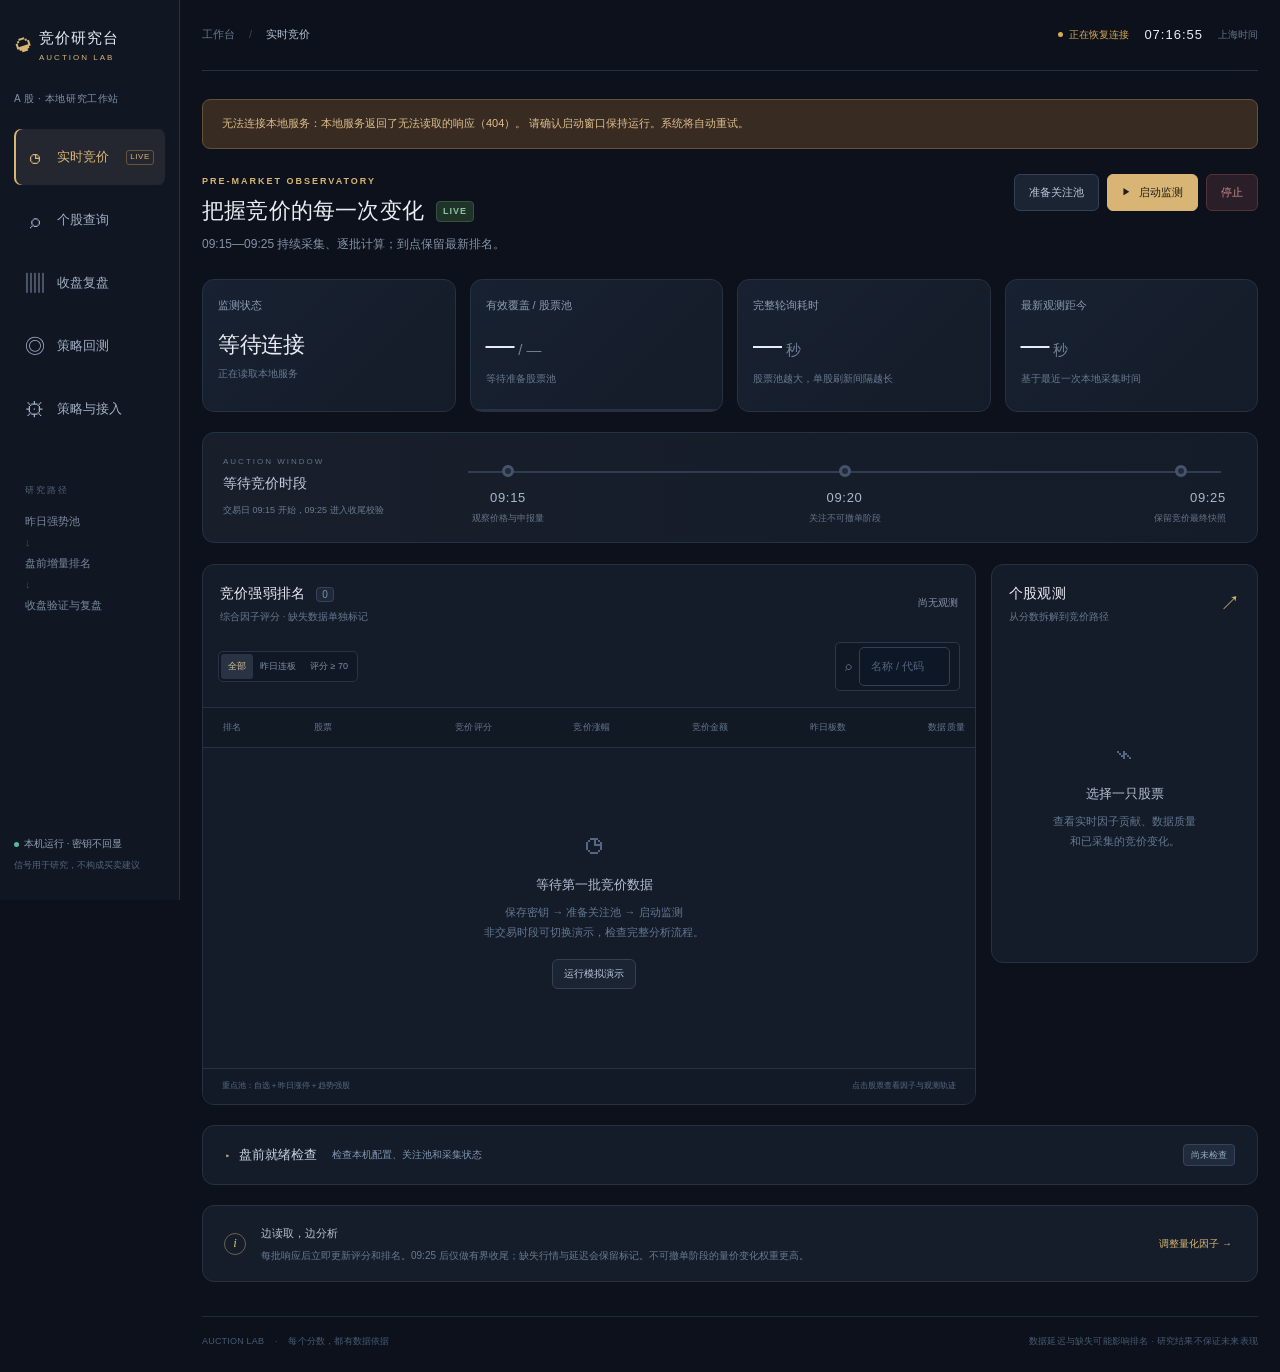
==== commit 608fb0a1: "Add official sector evidence to AI market research" ====
--- a/static/index.html
+++ b/static/index.html
@@ -65,7 +65,19 @@
         <div class="review-grid"><article class="panel"><div class="panel-heading"><div><h2>涨停与连板强弱</h2><p>综合封板表现 · 高度与晋级趋势</p></div><span class="pill">收盘分析</span></div><div class="table-scroll"><table class="data-table"><thead><tr><th>排名</th><th>股票</th><th>强度分</th><th>连板</th><th>涨停时间</th><th>封单金额</th><th>近 5 日涨停</th></tr></thead><tbody id="review-stocks-body"><tr><td colspan="7" class="table-empty">生成复盘后显示涨停股分析</td></tr></tbody></table></div></article><aside class="panel"><div class="panel-heading"><div><h2>梯队与延续</h2><p>强势股趋势追踪</p></div></div><div id="review-trend" class="trend-content"><p class="subtle">暂无梯队数据。</p></div></aside></div>
         <article class="panel sectors-panel"><div class="panel-heading"><div><h2>板块资金与强势聚集</h2><p id="sector-method">成交额衡量交易活跃度；仅有真实净流入字段时显示资金流向。</p></div><span class="pill amber">关注数据口径</span></div><div class="table-scroll"><table class="data-table"><thead><tr><th>板块</th><th>类型</th><th>涨幅</th><th>成交额</th><th>主力净流入</th><th>涨停数量</th><th>强度 / 依据</th></tr></thead><tbody id="sectors-body"><tr><td colspan="7" class="table-empty">暂无板块数据</td></tr></tbody></table></div></article>
         <article class="panel sectors-panel"><div class="panel-heading"><div><h2>强势股日线趋势</h2><p id="price-trend-coverage">涨停强度前 20 只 · 前复权日线 · 历史趋势观察</p></div><span class="pill">MA / 量能 / 回撤</span></div><div class="table-scroll"><table class="data-table"><thead><tr><th>股票</th><th>收盘价</th><th>MA5</th><th>MA10</th><th>MA20</th><th>近 5 日涨幅</th><th>相对 5 日量能</th><th>20 日最大回撤</th><th>均线位置</th></tr></thead><tbody id="price-trend-body"><tr><td colspan="9" class="table-empty">生成复盘后显示样本股日线趋势。</td></tr></tbody></table></div></article>
-        <article class="panel narrative-panel"><div class="panel-heading"><div><h2>AI 辅助研判</h2><p>把结构化摘要交给所选 AI，独立于竞价实时评分</p></div><button class="button primary" data-action="llm" data-job="llm">生成文字分析 ↗</button></div><div class="narrative-controls"><label class="llm-provider-inline">使用的 AI<select id="llm-review-provider" aria-label="选择用于研判的 AI"><option value="deepseek">DeepSeek</option><option value="openai">ChatGPT / OpenAI</option><option value="custom">自定义兼容服务</option></select></label><input id="llm-question" placeholder="可选：例如关注三板以上梯队的分歧与板块延续" aria-label="AI 分析侧重点"><span id="llm-ready" class="subtle">未配置模型</span></div><div id="llm-output" class="narrative-output">生成复盘并配置模型后，可请求文字分析。输出保留原始数据边界与缺失项。</div></article>
+        <article class="panel narrative-panel"><div class="panel-heading"><div><h2>AI 辅助研判</h2><p>可先直接查询指定板块，再把同日证据交给所选 AI</p></div><button id="llm-generate" class="button primary" data-action="llm" data-job="llm">生成文字分析 ↗</button></div><div class="narrative-controls"><label class="llm-provider-inline">使用的 AI<select id="llm-review-provider" aria-label="选择用于研判的 AI"><option value="deepseek">DeepSeek</option><option value="openai">ChatGPT / OpenAI</option><option value="custom">自定义兼容服务</option></select></label><input id="llm-question" placeholder="可选：例如对比 PCB 与 MLCC 方向的板块和同行表现" aria-label="AI 分析侧重点"><span id="llm-ready" class="subtle">未配置模型</span></div>
+          <section class="sector-research" aria-label="指定板块数据查询">
+            <div class="sector-research-heading"><div><h3>联网查询指定板块</h3><p>从同花顺行业、概念目录选择，最多 3 个；搜索和读取数据无需 AI Key。</p></div><span id="sector-research-date" class="pill">等待收盘报告</span></div>
+            <form id="sector-search-form" class="sector-search-controls"><label for="sector-query">板块名称 / 完整代码</label><input id="sector-query" type="search" maxlength="80" placeholder="例如 PCB，或目录中的完整板块代码" autocomplete="off"><button id="sector-search-button" class="button" type="submit">搜索板块</button></form>
+            <p id="sector-search-status" class="sector-research-note" role="status">输入名称后查看官方匹配项，再选择需要读取的板块。没有匹配项时不会猜测其他板块。</p>
+            <div id="sector-search-results" class="sector-choice-list" aria-label="官方板块匹配结果"></div>
+            <div class="sector-selection-line"><span>已选板块</span><div id="sector-selected" class="sector-choice-list"><span class="subtle">尚未选择</span></div></div>
+            <div class="sector-research-actions"><button id="sector-fetch" class="button" disabled>只读取板块数据</button><button id="sector-cache-refresh" class="text-button">刷新已保存数据 ↻</button><a id="sector-export" class="button small disabled-link" aria-disabled="true" download>保存板块证据 JSON ↓</a></div>
+            <p id="sector-job-status" class="sector-research-note" role="status">读取板块成分、对应日期的行情与涨停聚集。09:10—09:26 优先竞价，暂停联网取数。</p>
+            <p class="sector-research-note">成分目录为当前名单，历史日期会明确提示；成交额表示交易活跃度，不代表资金净流入。选择板块不会加入竞价关注池。点击「联网取数并 AI 分析」才会调用所选模型。</p>
+            <div id="sector-evidence-preview" class="sector-evidence-preview"></div>
+          </section>
+          <p id="llm-source-status" class="llm-source-status" role="status">尚未生成 AI 回答。</p><div id="llm-output" class="narrative-output">生成复盘并配置模型后，可请求文字分析。输出保留原始数据边界与缺失项。</div></article>
       </section>
 
       <section class="page" id="page-backtest" aria-label="策略回测">
--- a/static/style.css
+++ b/static/style.css
@@ -21,6 +21,10 @@
 .runtime-review-settings{display:grid;grid-template-columns:1fr;gap:13px;padding:17px 0;margin:6px 0 15px;border-top:1px solid var(--line);border-bottom:1px solid var(--line)}.runtime-review-settings .checkbox-label{display:flex;align-items:center;gap:8px;white-space:normal;line-height:1.7;font-size:11px;color:#b0c0d5}.runtime-review-settings .checkbox-label input{width:15px;height:15px;flex-shrink:0;accent-color:var(--gold)}.runtime-review-settings .runtime-review-time{display:flex;align-items:center;justify-content:space-between;gap:14px;font-size:10px;line-height:1.8}.runtime-review-settings input[type=time]{width:136px;flex-shrink:0}.runtime-review-settings>.field-help{margin:0}
 .backtest-steps{display:grid;grid-template-columns:repeat(4,minmax(0,1fr));gap:1px;margin:18px 0 20px;border:1px solid var(--line);border-radius:var(--radius);overflow:hidden;background:var(--line)}
 .backtest-steps>div{display:grid;grid-template-columns:29px 1fr;gap:6px 9px;align-items:center;padding:17px 18px;background:#111b29}.backtest-steps>div>span{grid-row:1/3;color:#bfa579;font-size:20px;font-weight:300;font-variant-numeric:tabular-nums}.backtest-steps strong{font-size:11px;font-weight:500;color:#becee3}.backtest-steps small{font-size:9px;line-height:1.8;color:#7890ae}.backtest-panel{margin-bottom:20px;overflow:hidden}.backtest-panel>.panel-heading{align-items:flex-start}.backtest-panel>.panel-heading p{overflow-wrap:anywhere;line-height:1.8}.backtest-availability{grid-template-columns:repeat(4,minmax(0,1fr))}.backtest-actions{display:flex;align-items:center;gap:10px;flex-wrap:wrap;padding:17px 22px}.backtest-actions>span{font-size:10px;color:#7e94b1;line-height:1.8}.backtest-partitions{display:grid;grid-template-columns:1fr 1fr;gap:13px;padding:18px 22px;border-bottom:1px solid var(--line);background:#142031}.backtest-partitions:empty{display:none}.backtest-partitions>div{display:grid;gap:6px}.backtest-partitions span{font-size:10px;color:#859dbd}.backtest-partitions strong{font-size:12px;font-weight:500;color:#c5cfdd}.backtest-partitions>p{grid-column:1/-1;font-size:10px;color:#8c9db5;line-height:1.9;margin:0}.backtest-quality{padding-top:14px}.backtest-metric-table{min-width:520px}.backtest-metric-table th:first-child,.backtest-metric-table td:first-child{text-align:left!important;width:50%;color:#a8bad3}.backtest-metric-table th:not(:first-child),.backtest-metric-table td:not(:first-child){text-align:right!important}.backtest-no-candidate{padding-top:17px}.backtest-factor-section{border-top:1px solid var(--line);margin-bottom:16px}.backtest-factor-section>summary{padding:17px 22px;font-size:11px;color:#b5c7df;cursor:pointer}.backtest-factors-table{min-width:650px}.backtest-factors-table td:first-child,.backtest-factors-table th:first-child{text-align:left!important}.backtest-session-controls{display:flex;align-items:center;gap:12px;flex-wrap:wrap;padding:0 22px 16px}.backtest-session-controls>label:first-child{font-size:10px;color:#8ba0bd}.backtest-session-controls select{max-width:360px;font-size:11px;padding:9px}.backtest-session-controls>.search-box{margin-left:auto;max-width:210px}.backtest-stocks{min-width:750px}.backtest-stocks td{vertical-align:top}.backtest-stocks td:nth-child(2){text-align:left!important}.backtest-stocks td:nth-child(6){text-align:left!important;min-width:210px;max-width:400px}.backtest-row-factors>summary{cursor:pointer;color:#9eafc6;font-size:10px;white-space:nowrap}.backtest-row-factors>div{display:grid;grid-template-columns:repeat(2,minmax(0,1fr));gap:7px 14px;padding:12px 0 3px}.backtest-row-factors>div>span{display:flex;justify-content:space-between;gap:9px}.backtest-row-factors em{font-size:9px;font-style:normal;color:#869cbb;white-space:nowrap}.backtest-row-factors strong{font-size:10px;font-weight:400;color:#c8b38c}.backtest-row-factors>p{font-size:9px;white-space:normal;color:#c2a275;line-height:1.8;overflow-wrap:anywhere;margin:10px 0 0}.backtest-transitions{min-width:600px}.backtest-transitions td:first-child,.backtest-transitions th:first-child{text-align:left!important}.backtest-rate{position:relative;min-width:100px;text-align:right;isolation:isolate;padding:4px 6px}.backtest-rate>span{position:absolute;left:0;top:0;bottom:0;max-width:100%;border-radius:3px;background:#b8965224;z-index:-1}.backtest-rate>strong{font-weight:400;font-variant-numeric:tabular-nums;color:#cbb68f}.backtest-import{overflow:hidden;margin-bottom:20px}.backtest-import>summary{display:flex;justify-content:space-between;gap:15px;align-items:center;padding:19px 22px;cursor:pointer;list-style:none}.backtest-import>summary::-webkit-details-marker{display:none}.backtest-import>summary>span:first-child{display:flex;align-items:center;gap:15px;flex-wrap:wrap}.backtest-import>summary strong{font-size:12px;font-weight:500;color:#c1cfe1}.backtest-import>summary strong::before{content:'▸';display:inline-block;color:var(--gold);margin-right:9px;font-size:10px}.backtest-import[open]>summary strong::before{transform:rotate(90deg)}.backtest-import>summary small{font-size:10px;color:#859bb8}.backtest-import>.backtest-actions{padding-top:0}
+
+.sector-research{margin:0 22px 20px;border:1px solid #344158;border-radius:9px;background:#101a28;overflow:hidden}.sector-research-heading{display:flex;align-items:flex-start;justify-content:space-between;gap:14px;padding:18px 18px 13px}.sector-research-heading h3{font-size:12px;font-weight:550;margin:0;color:#cfdded}.sector-research-heading p{font-size:10px;color:#8398b7;margin:5px 0 0;line-height:1.8}.sector-research-heading>.pill{white-space:nowrap}.sector-search-controls{display:flex;align-items:center;gap:12px;padding:0 18px 11px}.sector-search-controls>label{font-size:10px;color:#94a9c6;flex-shrink:0}.sector-search-controls>input{flex:1;min-width:100px;max-width:570px;background:#0d1623;border:1px solid #34445e;border-radius:5px;padding:10px 12px;color:#cbdaee;font-size:11px}.sector-search-controls>.button{flex-shrink:0}.sector-research-note{padding:0 18px 12px;margin:0;font-size:10px;line-height:1.9;color:#859cba;overflow-wrap:anywhere}.sector-research-note.warn{color:#d2ae77}.sector-choice-list{display:flex;flex-wrap:wrap;gap:8px;padding:0 18px 12px}.sector-choice-list:empty{display:none}.sector-choice{display:grid;grid-template-columns:1fr auto;gap:2px 13px;border:1px solid #34445b;background:#172235;border-radius:5px;padding:8px 11px;text-align:left;color:#c7d6e9;max-width:100%}.sector-choice>strong{font-weight:500;font-size:11px}.sector-choice>span{grid-column:1;font-size:9px;color:#8299b9}.sector-choice>small{grid-column:2;grid-row:1/3;align-self:center;color:#9bb4d8;font-size:9px}.sector-choice.selected{border-color:#9a8159;background:#302c27}.sector-choice.selected>small{color:#d4b67d}.sector-selection-line{display:flex;align-items:center;gap:14px;border-top:1px solid #2b394e;margin:0 18px;padding:14px 0 5px}.sector-selection-line>span{flex-shrink:0;font-size:10px;color:#8299b8}.sector-selection-line>.sector-choice-list{padding:0;min-height:32px;align-items:center}.sector-selected-chip{display:flex;align-items:center;gap:12px;border:1px solid #5d513e;border-radius:5px;padding:5px 10px;color:#d7bd90;background:#302b24;font-size:10px;text-align:left}.sector-selected-chip small{font-size:9px;color:#a49479}.sector-selected-chip b{font-size:16px;font-weight:400;color:#bbab8f}.sector-research-actions{display:flex;align-items:center;gap:12px;flex-wrap:wrap;padding:10px 18px 13px}.sector-research-actions>a{margin-left:auto}.sector-evidence-preview{border-top:1px solid #30405a;padding:15px 14px 0;background:#101a27}.sector-evidence-preview:empty{display:none}.sector-evidence-header{display:flex;align-items:center;justify-content:space-between;gap:10px;padding:0 3px 13px}.sector-evidence-header strong{font-size:11px;font-weight:500;color:#bbcae0}.sector-evidence-header span{font-size:9px;color:#90a1bb}.sector-evidence-preview>.sector-research-note{padding-left:3px;padding-right:3px}.sector-evidence-card{border:1px solid #2d3e55;border-radius:7px;margin-bottom:13px;background:#141f30;overflow:hidden}.sector-board-heading{display:flex;align-items:center;justify-content:space-between;gap:10px;padding:15px 16px}.sector-board-heading>div{display:flex;align-items:baseline;gap:11px;flex-wrap:wrap}.sector-board-heading strong{font-weight:500;font-size:13px;color:#c9d7ea}.sector-board-heading span:not(.pill){font-size:9px;color:#7892b4}.sector-board-metrics{display:grid;grid-template-columns:repeat(4,minmax(0,1fr));gap:1px;background:#2c3b51;margin-bottom:13px;border-top:1px solid #2c3b51;border-bottom:1px solid #2c3b51}.sector-board-metrics>div{padding:12px 16px;background:#111c2b}.sector-board-metrics span{font-size:9px;color:#849bb9;display:block}.sector-board-metrics strong{font-size:18px;font-weight:500;color:#cbb58f;display:block;margin-top:3px;font-variant-numeric:tabular-nums}.sector-board-metrics small{font-size:9px;color:#728bab;display:block;margin-top:2px}.sector-limit-up-list{padding:0 18px 15px}.sector-limit-up-list>span{font-size:10px;color:#9caec7;display:block;margin-bottom:9px}.sector-limit-up-list>small{font-size:9px;color:#bb9f77;display:block;margin-top:8px}.sector-members{border-top:1px solid #2c3d55}.sector-members>summary{padding:13px 18px;cursor:pointer;font-size:10px;color:#a6bddd}.sector-members-table{min-width:640px}.sector-members-table td:nth-child(2),.sector-members-table th:nth-child(2){text-align:right}.sector-members-table td:last-child,.sector-members-table th:last-child{text-align:left}.sector-members-table .research-code{background:transparent;border:0;padding:0}.sector-members-table .subtle{font-size:9px}.llm-source-status{margin:0;padding:0 22px 14px;color:#92a9c8;font-size:10px;line-height:1.9;overflow-wrap:anywhere}.llm-source-status.warn{color:#d2ae77}
+@media(max-width:1050px){.sector-research-heading{flex-wrap:wrap}.sector-search-controls{flex-wrap:wrap}.sector-search-controls>label{flex-basis:100%}.sector-search-controls>input{max-width:none}.sector-board-metrics{grid-template-columns:repeat(2,minmax(0,1fr))}}
+@media(max-width:760px){.sector-research{margin-left:14px;margin-right:14px}.sector-research-heading{padding:15px 13px 12px}.sector-search-controls{padding-left:13px;padding-right:13px;gap:8px}.sector-search-controls>input{flex-basis:100%}.sector-search-controls>.button{width:100%}.sector-choice-list{padding-left:13px;padding-right:13px}.sector-choice{width:100%}.sector-selection-line{align-items:flex-start;margin-left:13px;margin-right:13px;flex-direction:column;gap:8px}.sector-research-actions{padding-left:13px;padding-right:13px;gap:10px}.sector-research-actions>a{margin-left:0}.sector-research-note{padding-left:13px;padding-right:13px}.sector-evidence-preview{padding-left:9px;padding-right:9px}.sector-evidence-header{flex-wrap:wrap}.sector-board-heading{padding:12px}.sector-board-heading>div{gap:5px}.sector-board-metrics>div{padding:10px 12px}.sector-board-metrics strong{font-size:17px}.sector-limit-up-list{padding-left:13px;padding-right:13px}.sector-members>summary{padding-left:13px;padding-right:13px}.llm-source-status{padding-left:16px;padding-right:16px}.narrative-panel>.panel-heading{flex-wrap:wrap}.narrative-panel>.panel-heading>.button{width:100%}}
 @media(max-width:1100px){.backtest-steps{grid-template-columns:repeat(2,minmax(0,1fr))}.backtest-availability{grid-template-columns:repeat(2,minmax(0,1fr))}.backtest-session-controls>.search-box{margin-left:0}.backtest-session-controls select{flex:1;min-width:230px}.backtest-actions>span{flex-basis:100%}}
 @media(max-width:760px){.backtest-steps>div{padding:14px}.backtest-steps small{font-size:9px}.backtest-availability{grid-template-columns:1fr}.backtest-actions{padding:15px 16px;gap:8px}.backtest-partitions{padding:16px;grid-template-columns:1fr;gap:13px}.backtest-partitions strong{font-size:11px}.backtest-session-controls{padding:0 16px 14px;gap:9px}.backtest-session-controls>label:first-child{flex-basis:100%}.backtest-session-controls select{max-width:none;min-width:0;width:100%;flex-basis:100%}.backtest-session-controls>.search-box{max-width:none;width:100%}.backtest-import>summary{padding:17px 16px;align-items:flex-start}.backtest-import>summary>span:first-child{gap:7px}.backtest-import>summary small{padding-left:17px;line-height:1.8}.backtest-import>summary>.pill{white-space:nowrap;font-size:9px}.backtest-factor-section>summary{padding:16px}.backtest-panel>.panel-heading{flex-wrap:wrap}}
 @media(max-width:420px){.backtest-steps{grid-template-columns:1fr}.backtest-steps>div{padding:13px 16px}.backtest-steps small{font-size:10px}.backtest-import>summary{flex-wrap:wrap}.backtest-actions>.button{font-size:10px}}
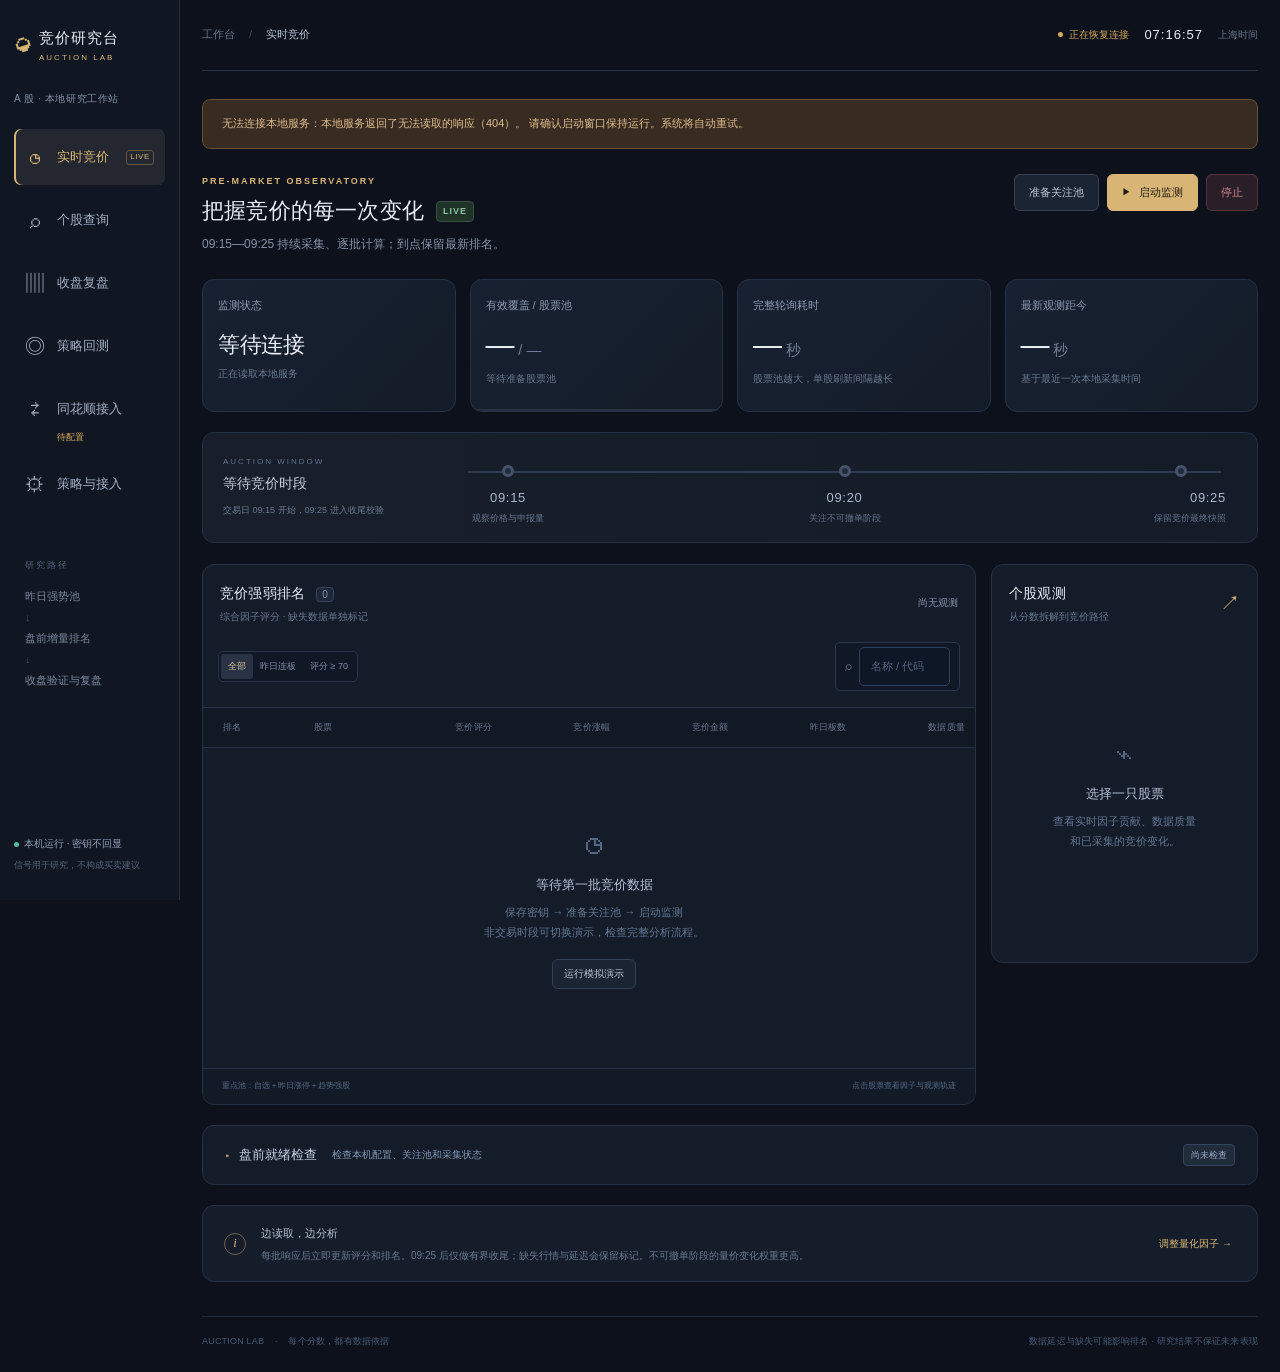
==== commit 623206e5: "Add dedicated HiThink API setup and connection verification" ====
--- a/static/index.html
+++ b/static/index.html
@@ -17,6 +17,7 @@
         <button class="nav-item" data-tab="stocks"><span class="nav-icon">⌕</span>个股查询</button>
         <button class="nav-item" data-tab="review"><span class="nav-icon">▥</span>收盘复盘</button>
         <button class="nav-item" data-tab="backtest"><span class="nav-icon">◎</span>策略回测</button>
+        <button class="nav-item" data-tab="finance"><span class="nav-icon">⇄</span>同花顺接入<span id="finance-nav-status" class="finance-nav-status">待配置</span></button>
         <button class="nav-item" data-tab="settings"><span class="nav-icon">⚙</span>策略与接入</button>
       </nav>
       <div class="sidebar-guide"><span class="tiny-label">研究路径</span><p>昨日强势池<br><span>↓</span><br>盘前增量排名<br><span>↓</span><br>收盘验证与复盘</p></div>
@@ -26,7 +27,7 @@
       <header class="topbar"><div class="breadcrumb">工作台 <span>/</span> <strong id="page-name">实时竞价</strong></div><div class="topbar-right"><span id="connection" class="connection">连接中</span><time id="clock">--:--:--</time><span class="timezone">上海时间</span></div></header>
       <div id="notice" class="notice hidden" role="status"></div>
       <div id="demo-banner" class="demo-banner hidden"><strong>演示数据 · DEMO</strong><span>当前为模拟行情，用于验证流程与界面；没有实盘信号。</span><button class="button small" data-action="start">切换实盘监测</button></div>
-      <div id="setup-banner" class="setup-banner hidden"><div><strong id="setup-title">连接数据源，开始你的竞价研究</strong><p id="setup-description">先在「策略与接入」保存 HiThink API Key，再准备关注池并启动监测。</p></div><button id="setup-action" class="button primary" data-open="settings">配置 API Key <span>↗</span></button></div>
+      <div id="setup-banner" class="setup-banner hidden"><div><strong id="setup-title">接入你自己的同花顺金融 API</strong><p id="setup-description">申请并保存自己的金融 API Key，测试连接后即可读取行情。无需配置 AI 也能计算竞价与复盘。</p></div><button id="setup-action" class="button primary" data-open="finance">配置同花顺 API <span>↗</span></button></div>
 
       <section class="page active" id="page-auction" aria-label="实时竞价">
         <div class="page-heading"><div><div class="eyebrow">PRE-MARKET OBSERVATORY</div><h1>把握竞价的每一次变化<span class="mode-badge" id="mode-badge">LIVE</span></h1><p>09:15—09:25 持续采集、逐批计算；到点保留最新排名。</p></div><div class="heading-actions"><button class="button" data-action="prepare">准备关注池</button><button class="button primary" data-action="start"><span class="play">▶</span> 启动监测</button><button class="button danger-subtle" data-action="stop">停止</button></div></div>
@@ -68,6 +69,7 @@
         <article class="panel narrative-panel"><div class="panel-heading"><div><h2>AI 辅助研判</h2><p>可先直接查询指定板块，再把同日证据交给所选 AI</p></div><button id="llm-generate" class="button primary" data-action="llm" data-job="llm">生成文字分析 ↗</button></div><div class="narrative-controls"><label class="llm-provider-inline">使用的 AI<select id="llm-review-provider" aria-label="选择用于研判的 AI"><option value="deepseek">DeepSeek</option><option value="openai">ChatGPT / OpenAI</option><option value="custom">自定义兼容服务</option></select></label><input id="llm-question" placeholder="可选：例如对比 PCB 与 MLCC 方向的板块和同行表现" aria-label="AI 分析侧重点"><span id="llm-ready" class="subtle">未配置模型</span></div>
           <section class="sector-research" aria-label="指定板块数据查询">
             <div class="sector-research-heading"><div><h3>联网查询指定板块</h3><p>从同花顺行业、概念目录选择，最多 3 个；搜索和读取数据无需 AI Key。</p></div><span id="sector-research-date" class="pill">等待收盘报告</span></div>
+            <div id="sector-finance-setup" class="sector-finance-setup hidden"><span>读取同花顺板块数据需要你自己的金融 API Key。</span><button class="button small" data-open="finance">配置同花顺接入 →</button></div>
             <form id="sector-search-form" class="sector-search-controls"><label for="sector-query">板块名称 / 完整代码</label><input id="sector-query" type="search" maxlength="80" placeholder="例如 PCB，或目录中的完整板块代码" autocomplete="off"><button id="sector-search-button" class="button" type="submit">搜索板块</button></form>
             <p id="sector-search-status" class="sector-research-note" role="status">输入名称后查看官方匹配项，再选择需要读取的板块。没有匹配项时不会猜测其他板块。</p>
             <div id="sector-search-results" class="sector-choice-list" aria-label="官方板块匹配结果"></div>
@@ -92,9 +94,22 @@
         <details class="panel backtest-import"><summary><span><strong>导入已有历史竞价</strong><small>使用本机留存，或你有权使用的外部历史数据</small></span><span class="pill">JSON · ≤ 5 MB</span></summary><p class="research-note">官方竞价快照接口没有历史日期参数，无法补回未曾采集的十分钟。只有涨停池、日线开盘价或风向标竞价涨幅，无法还原七因子所需的竞价轨迹。导入文件须按模板保留日期、时区、接收时点、原始字段、完整池与来源说明。</p><div class="backtest-actions"><a class="button" href="/api/research/template" download>下载空白格式模板 ↓</a><button id="backtest-import-button" class="button">选择历史 JSON 导入</button><input id="backtest-import-file" type="file" accept=".json,application/json" hidden></div><p id="backtest-import-status" class="research-note" role="status">导入只写入历史研究资料，不替换实盘原始记录。完成后点击「运行本地回测」。</p></details>
       </section>
 
+      <section class="page finance-page" id="page-finance" aria-label="同花顺接入">
+        <div class="page-heading"><div><div class="eyebrow">HITHINK FINANCIAL API</div><h1>接入你的同花顺数据源</h1><p>开源程序使用你自己的金融 API Key，连接同花顺金融数据服务。</p></div><a class="button" href="https://fuyao.aicubes.cn/docs/api-reference/overview/" target="_blank" rel="noopener noreferrer">查看官方指南 ↗</a></div>
+        <div id="finance-demo-notice" class="setup-banner hidden" role="status"><div><strong>当前处于模拟演示</strong><p>退出演示后即可保存和测试同花顺 Key。退出只切换到已停止的实盘模式，不读取行情，也不启动监测。</p></div><button id="finance-exit-demo" class="button primary" type="button">退出演示，配置同花顺</button></div>
+        <ol class="finance-steps" aria-label="接入步骤"><li><span>01</span><div><strong>申请金融 Key</strong><small>前往同花顺金融 API 官网</small></div></li><li><span>02</span><div><strong>在本机保存</strong><small>填写自己的 Key，单独保存</small></div></li><li><span>03</span><div><strong>测试连接</strong><small>验证认证与交易日历读取</small></div></li><li><span>04</span><div><strong>开始研究</strong><small>竞价、个股、复盘与板块</small></div></li></ol>
+        <div class="finance-grid">
+          <article class="panel finance-config-panel"><div class="panel-heading"><div><h2>同花顺金融 API 配置</h2><p>行情数据源 · 与 AI 模型配置分别保存</p></div><span id="credential-status" class="pill amber">待配置</span></div>
+            <form id="finance-form" class="form-content" autocomplete="off"><label for="finance-base">官方服务地址<input id="finance-base" type="url" value="https://fuyao.aicubes.cn" readonly aria-readonly="true"></label><p class="field-help">固定使用同花顺金融 API 官方地址，无需填写其他地址。</p><label for="api-key">你的同花顺金融 API Key<input name="api_key" id="api-key" type="password" autocomplete="new-password" spellcheck="false" placeholder="粘贴你申请的同花顺金融 API Key" maxlength="512" required aria-describedby="credential-help finance-input-status"></label><p id="credential-help" class="field-help">保存至本机用户凭据目录，不写入项目或浏览器存储，也不回显密钥。保存不会自动启动监测。</p><div class="finance-form-actions"><button id="finance-save" class="button primary" type="submit" disabled>保存同花顺 Key</button><button id="finance-test" class="button" type="button" disabled>测试同花顺连接</button></div><p id="finance-input-status" class="field-help" role="status">正在读取本机接入状态…</p><div class="finance-official-links"><a href="https://fuyao.aicubes.cn/admin" target="_blank" rel="noopener noreferrer">申请 / 管理 API Key ↗</a><a href="https://fuyao.aicubes.cn/docs/quickstart/" target="_blank" rel="noopener noreferrer">阅读快速开始 ↗</a></div></form>
+          </article>
+          <article class="panel finance-status-panel"><div class="panel-heading"><div><h2>连接验证</h2><p>仅点击测试时请求官方交易日历</p></div><button id="finance-refresh" class="text-button" type="button">刷新本机状态 ↻</button></div><div class="finance-status-body"><div id="finance-test-state" class="finance-test-state" role="status"><span class="finance-status-dot" aria-hidden="true"></span><div><strong id="finance-test-title">等待接入状态</strong><p id="finance-test-message">正在读取本机配置，不会自动请求金融接口。</p></div></div><dl class="finance-facts"><div><dt>凭据来源</dt><dd id="finance-source">—</dd></div><div><dt>最近验证时间</dt><dd id="finance-checked-at">—</dd></div><div><dt>请求耗时</dt><dd id="finance-latency">—</dd></div><div><dt>日历覆盖 / 最近交易日</dt><dd id="finance-calendar">—</dd></div></dl><p class="field-help">测试成功仅表示本次认证和交易日历读取成功；其他数据权限、接口限流与交易时段仍以实际响应为准。</p><div class="finance-key-note"><strong>金融 Key ≠ AI Key</strong><p>同花顺 Key 用于读取行情；DeepSeek、OpenAI Key 仅用于可选的文字研判。竞价打分、涨停比较和复盘由程序计算，无需 AI Key。</p><button class="text-button" data-open="settings">单独配置 AI 服务 →</button></div></div></article>
+        </div>
+        <article class="panel finance-next"><div><h2>接入后，从这里开始</h2><p>保存和测试都不会自动启动行情采集。按需进入功能，再手动开始。</p></div><div class="finance-next-actions"><button class="button primary" data-open="auction">进入实时竞价 →</button><button class="button" data-open="review">收盘复盘 / 板块研判 →</button><button class="button" data-open="stocks">按代码查询个股 →</button></div></article>
+      </section>
+
       <section class="page" id="page-settings" aria-label="策略与接入">
         <div class="page-heading"><div><div class="eyebrow">YOUR RESEARCH CONFIGURATION</div><h1>让研究逻辑透明、可复用</h1><p>管理数据源、股票池与因子权重，按需连接你自己的 AI 模型。</p></div><button class="button" data-action="demo">运行模拟演示</button></div>
-        <div class="settings-grid"><article class="panel settings-panel"><div class="panel-heading"><div><h2>01 / 行情数据源</h2><p>HiThink Financial API</p></div><span id="credential-status" class="pill amber">待配置</span></div><form id="credentials-form" class="form-content"><label>API Key<input name="api_key" id="api-key" type="password" autocomplete="new-password" spellcheck="false" placeholder="输入新的 API Key" required></label><p id="credential-help" class="field-help">保存后写入本机用户目录 %APPDATA%/hithink-finance/credentials.env，页面不会回显。更新密钥前请先停止采集并等待任务结束。</p><button class="button primary" type="submit">保存密钥并启动</button><div class="soft-divider"></div><strong class="small-title">首次使用</strong><ol class="steps-list"><li>按需选择股票池、调整权重并保存。</li><li>保存有效的 API Key，自动服务随即启动。</li><li>交易日 09:15—09:25 自动持续更新。</li><li>修改策略前先停止，保存后重新启动。</li></ol></form></article>
+        <div class="settings-grid"><article class="panel settings-panel"><div class="panel-heading"><div><h2>01 / 同花顺行情数据源</h2><p>使用你自己的金融 API Key</p></div><span id="finance-settings-status" class="pill amber">待配置</span></div><div class="form-content finance-settings-entry"><p>金融数据源有独立接入页，可申请 Key、保存配置并测试同花顺连接。</p><button class="button primary" data-open="finance">打开同花顺接入 →</button><div class="soft-divider"></div><strong class="small-title">配置完成后</strong><ol class="steps-list"><li>按需选择股票池、调整权重并保存。</li><li>进入实时竞价，准备关注池并启动监测。</li><li>交易日 09:15—09:25 自动持续更新。</li><li>修改策略前先停止，保存后重新启动。</li></ol></div></article>
         <article class="panel settings-panel"><div class="panel-heading"><div><h2>02 / 采集范围</h2><p>在覆盖面与实时性之间控制采集规模</p></div></div><form id="runtime-form" class="form-content"><div class="form-row"><label>股票池<select name="universe" id="universe"><option value="focus">重点池 · 自选＋昨日涨停＋趋势强股</option><option value="watchlist">自选股池</option><option value="all">全市场 · 刷新间隔可能增长</option></select></label><label>轮询间隔（秒）<input name="poll_seconds" id="poll-seconds" type="number" min="1" max="60" step="1" value="3" required></label></div><label>已保存自选（可移除）<textarea name="watchlist" id="watchlist" rows="3" placeholder="000001.SZ, 600000.SH, 300750.SZ"></textarea></label><p class="field-help">此处可保留或移除已有自选；新增代码请前往「个股查询」核验加入。大股票池会增加刷新间隔，修改采集设置前请停止监测。</p><div class="runtime-review-settings"><label class="checkbox-label"><input id="auto-review" name="auto_review" type="checkbox" checked>自动收盘复盘与竞价核验</label><label class="runtime-review-time" for="review-time">收盘复盘时间（上海时间）<input id="review-time" name="review_time" type="time" min="15:10" max="15:59" step="60" value="15:10" required></label><p class="field-help">开启后，在交易日所选时间生成复盘、核验当天竞价并更新本机研究。需保持监测运行；修改前先停止，保存后重新启动。</p></div><button class="button primary" type="submit">保存采集设置</button> <button class="button" type="button" data-open="stocks">按代码加入自选 →</button></form></article>
         <article class="panel settings-panel factors-settings"><div class="panel-heading"><div><h2>03 / 竞价量化因子</h2><p>权重决定评分贡献；实际数据不足时以质量标记披露</p></div><strong class="weight-total" id="weight-total">合计 100%</strong></div><form id="weights-form" class="form-content"><div id="weights-editor" class="weights-grid"></div><div class="form-submit"><span class="field-help">保存时归一化权重，总和不必刚好为 100%。</span><button class="button primary" type="submit">保存因子权重</button></div></form></article>
         <article class="panel settings-panel llm-settings"><div class="panel-heading"><div><h2>04 / AI 服务选择</h2><p>DeepSeek 与 ChatGPT 可直接填 Key 使用；两家配置分别保存</p></div><span id="llm-config-status" class="pill">可选</span></div><form id="llm-form" class="form-content"><div class="form-row"><label>当前使用的 AI<select id="llm-provider" name="provider"><option value="deepseek">DeepSeek</option><option value="openai">ChatGPT / OpenAI</option><option value="custom">自定义兼容服务</option></select></label><label>模型名称<input name="model" id="llm-model" list="llm-model-options" placeholder="服务商提供的模型 ID" required><datalist id="llm-model-options"></datalist></label></div><label>API Key<input name="api_key" id="llm-key" type="password" autocomplete="new-password" placeholder="已有密钥时可留空" spellcheck="false"></label><p id="llm-provider-help" class="field-help">选择服务商后填写对应 API Key。官方地址与默认模型已预设，密钥不回显。</p><details class="llm-advanced"><summary>服务地址 / 高级接入</summary><label>Base URL<input name="base_url" id="llm-base" type="url" placeholder="https://your-provider.example/v1" autocomplete="off" required readonly></label><p class="field-help">DeepSeek / OpenAI 使用官方固定地址。接入其他兼容服务时选择「自定义兼容服务」。</p></details><div class="llm-form-actions"><button class="button primary" type="submit">保存当前 AI 配置</button><button id="llm-test" class="button" type="button" data-job="llm_test">测试连接</button></div><p id="llm-test-status" class="field-help" role="status">测试仅检查认证和模型列表，不生成回答。修改后请先保存再测试。</p><div class="llm-standalone"><strong>需要独立聊天？</strong><p>双击本目录的「启动AI助手.cmd」，即可单独运行 AI 助手。ChatGPT 选项使用 OpenAI API Key，两家服务不共用密钥。</p><a class="button small" href="http://127.0.0.1:8766" target="_blank" rel="noopener">打开独立 AI 助手 ↗</a></div></form></article></div>
--- a/static/style.css
+++ b/static/style.css
@@ -17,6 +17,17 @@
 @media(max-width:1050px){.official-sample-list{grid-template-columns:repeat(2,minmax(0,1fr))}.research-metric{padding:15px 18px}.official-panel>.panel-heading{flex-wrap:wrap}.official-date-line>strong{font-size:14px}}
 @media(max-width:760px){.api-cooldown{align-items:flex-start;flex-direction:column;gap:4px;font-size:10px;padding:12px 16px}.research-note{padding-left:16px;padding-right:16px}.research-section-heading{padding:16px 16px 12px;align-items:flex-start;flex-direction:column;gap:5px}.research-metrics{grid-template-columns:1fr}.research-metric{padding:13px 16px;display:grid;grid-template-columns:1fr auto;align-items:center;gap:4px 10px}.research-metric>strong{font-size:23px;margin:0}.research-metric>small{grid-column:1/-1}.research-warnings{padding-left:16px;padding-right:16px}.official-date-line{padding-left:16px;padding-right:16px;flex-wrap:wrap;gap:8px}.official-date-line>strong{font-size:13px}.official-sample-list>div{padding:11px 13px}.official-sample-list>div>span{font-size:12px}.official-boards{padding:15px 12px 2px}.official-errors{margin-left:16px;margin-right:16px}.official-board>summary{padding:13px}.official-board>summary>span{font-size:9px}.official-board-table{min-width:610px}.sentiment-matrix{min-width:740px}.sentiment-matrix td,.sentiment-matrix th{padding:10px 8px}.official-panel>.panel-heading .button{width:100%}}
 @media(max-width:420px){.official-sample-list{grid-template-columns:1fr}.official-board>summary{align-items:flex-start;flex-direction:column;gap:4px}}
+/* 1.7: explicit financial data source onboarding, independent of optional AI. */
+.finance-nav-status{margin-left:auto;font-size:9px;color:var(--amber);white-space:nowrap;letter-spacing:0}.finance-nav-status.verified{color:var(--green)}.finance-nav-status.failed{color:var(--red)}
+@media(min-width:761px){.nav-item[data-tab="finance"]{position:relative;white-space:nowrap;padding-bottom:24px}.nav-item[data-tab="finance"]>.finance-nav-status{position:absolute;left:43px;bottom:7px;line-height:1;margin:0}}
+@media(min-width:761px) and (max-width:1050px){.nav-item[data-tab="finance"]>.finance-nav-status{left:36px}}
+.finance-steps{list-style:none;display:grid;grid-template-columns:repeat(4,minmax(0,1fr));gap:1px;padding:0;margin:20px 0 24px;border:1px solid var(--line);border-radius:var(--radius);overflow:hidden;background:var(--line)}.finance-steps>li{display:flex;align-items:center;gap:13px;padding:20px;background:#111b29}.finance-steps>li>span{font-size:23px;color:var(--gold);font-weight:300;font-variant-numeric:tabular-nums}.finance-steps strong{display:block;font-size:12px;font-weight:500;color:#cfdaea}.finance-steps small{display:block;font-size:10px;color:var(--muted);margin-top:4px}
+.finance-grid{display:grid;grid-template-columns:1.1fr 1fr;gap:22px;align-items:start}.finance-grid>.panel{overflow:hidden}.finance-grid .panel-heading{align-items:flex-start;gap:12px;flex-wrap:wrap}.finance-grid .panel-heading p{line-height:1.8}.finance-grid .pill{white-space:nowrap}.finance-config-panel .form-content{padding:24px}.finance-config-panel .form-content>label{font-size:12px}.finance-config-panel input{padding:12px;font-size:13px}.finance-config-panel input[readonly]{color:#8d9caf;background:#111924}.finance-config-panel .field-help{font-size:11px;line-height:1.9;margin:10px 0 19px}.finance-form-actions{display:flex;gap:12px;flex-wrap:wrap;margin-top:24px}.finance-official-links{display:flex;flex-wrap:wrap;gap:10px 20px;padding-top:4px}.finance-official-links a{font-size:11px;color:var(--gold);text-decoration:underline;text-underline-offset:4px}.finance-status-body{padding:24px}.finance-test-state{display:flex;align-items:flex-start;gap:12px;padding:16px;border:1px solid #394251;border-radius:8px;background:#101a27}.finance-status-dot{width:8px;height:8px;border-radius:50%;background:var(--amber);flex-shrink:0;margin-top:7px}.finance-test-state strong{font-size:13px;font-weight:550;color:#d8e1ec}.finance-test-state p{font-size:11px;line-height:1.9;margin:6px 0 0;color:#9cacc2;overflow-wrap:anywhere}.finance-test-state.success{border-color:#33584e}.finance-test-state.success .finance-status-dot{background:var(--green)}.finance-test-state.error{border-color:#70434a}.finance-test-state.error .finance-status-dot{background:var(--red)}.finance-test-state.running .finance-status-dot{background:var(--blue)}.finance-facts{margin:20px 0 16px}.finance-facts>div{display:flex;justify-content:space-between;align-items:baseline;gap:15px;padding:10px 0;border-bottom:1px solid var(--line);font-size:11px}.finance-facts dt{color:var(--muted);flex-shrink:0}.finance-facts dd{margin:0;color:#c4d2e4;text-align:right;overflow-wrap:anywhere}.finance-status-body>.field-help{font-size:10px;line-height:1.9;margin-bottom:20px}.finance-key-note{padding:18px;background:#192331;border-radius:8px}.finance-key-note strong{font-size:12px;font-weight:500;color:var(--gold)}.finance-key-note p{font-size:11px;color:#9eaec4;line-height:1.9;margin:8px 0 13px}.finance-key-note .text-button{font-size:11px}.finance-next{display:flex;justify-content:space-between;gap:22px;align-items:center;padding:22px 24px;margin:22px 0}.finance-next h2{font-size:14px;font-weight:550;margin:0}.finance-next p{font-size:11px;color:var(--muted);margin:7px 0 0}.finance-next-actions{display:flex;flex-wrap:wrap;gap:10px}.finance-settings-entry>p{color:#a1b2c9;line-height:1.9;margin-top:0}.finance-settings-entry>.button{margin:5px 0 10px}.sector-finance-setup{display:flex;justify-content:space-between;align-items:center;gap:14px;margin:0 18px 16px;padding:12px 14px;background:#2b2722;border:1px solid #574934;border-radius:6px}.sector-finance-setup>span{font-size:11px;color:#d4bb92}.sector-finance-setup>.button{flex-shrink:0}#finance-input-status.warn{color:var(--amber)}
+@media(max-width:1150px){.finance-next{align-items:flex-start;flex-direction:column}.finance-steps>li{padding:17px 14px;gap:9px}.finance-steps small{font-size:9px}.finance-grid{grid-template-columns:1fr 1fr;gap:16px}.finance-config-panel .form-content,.finance-status-body{padding:20px}}
+@media(max-width:900px){.finance-grid{grid-template-columns:1fr}.finance-steps{grid-template-columns:repeat(2,minmax(0,1fr))}.finance-steps small{font-size:10px}}
+@media(max-width:760px){.finance-nav-status{display:none}.finance-config-panel .form-content,.finance-status-body{padding:17px}.finance-config-panel input{font-size:12px}.finance-form-actions>.button{flex:1;white-space:nowrap}.finance-next{padding:18px}.finance-next-actions{width:100%}.finance-next-actions>.button{flex:1;white-space:nowrap}.finance-facts>div{font-size:10px}.finance-steps>li{padding:16px 12px}.finance-steps strong{font-size:11px}.finance-steps small{font-size:9px}.sector-finance-setup{align-items:flex-start;flex-direction:column;margin-left:13px;margin-right:13px}.sector-finance-setup>.button{align-self:flex-start}}
+@media(max-width:420px){.finance-steps{grid-template-columns:1fr}.finance-steps>li{padding:12px 16px}.finance-steps small{font-size:10px}.finance-form-actions{flex-direction:column}.finance-facts>div{align-items:flex-start}.finance-facts dd{max-width:58%}}
+
 /* 1.5: local historical replay, outcome validation and dated experiments. */
 .runtime-review-settings{display:grid;grid-template-columns:1fr;gap:13px;padding:17px 0;margin:6px 0 15px;border-top:1px solid var(--line);border-bottom:1px solid var(--line)}.runtime-review-settings .checkbox-label{display:flex;align-items:center;gap:8px;white-space:normal;line-height:1.7;font-size:11px;color:#b0c0d5}.runtime-review-settings .checkbox-label input{width:15px;height:15px;flex-shrink:0;accent-color:var(--gold)}.runtime-review-settings .runtime-review-time{display:flex;align-items:center;justify-content:space-between;gap:14px;font-size:10px;line-height:1.8}.runtime-review-settings input[type=time]{width:136px;flex-shrink:0}.runtime-review-settings>.field-help{margin:0}
 .backtest-steps{display:grid;grid-template-columns:repeat(4,minmax(0,1fr));gap:1px;margin:18px 0 20px;border:1px solid var(--line);border-radius:var(--radius);overflow:hidden;background:var(--line)}
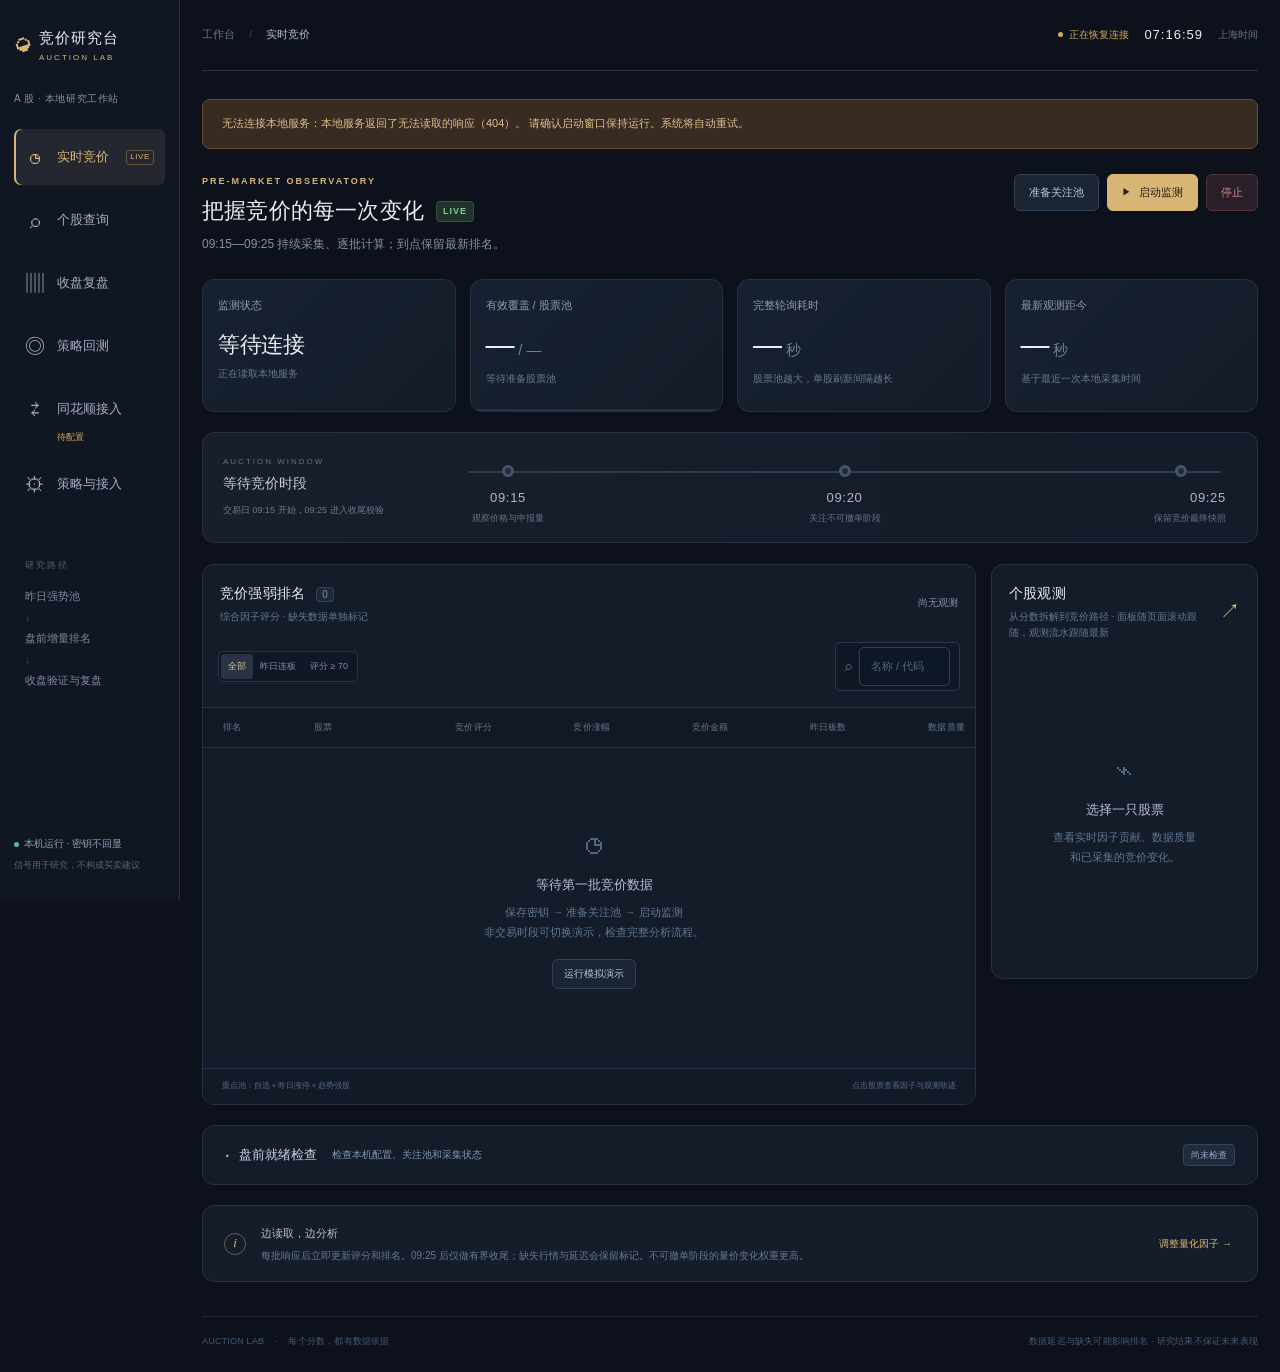
==== commit 313f6e4b: "Fix auction readiness metadata; add daily ranking Markdown, field audit and observation follow - eng" ====
--- a/static/index.html
+++ b/static/index.html
@@ -41,7 +41,7 @@
         <div id="api-cooldown" class="api-cooldown hidden" role="status"><strong>行情接口限流冷却</strong><span id="api-cooldown-text">等待恢复请求；已有数据继续保留。</span></div>
         <div class="research-grid">
           <article class="panel ranking-panel"><div class="panel-heading"><div><h2>竞价强弱排名 <span id="ranking-count" class="count">0</span></h2><p>综合因子评分 · 缺失数据单独标记</p></div><span id="ranking-updated" class="subtle">尚无观测</span></div><div class="table-toolbar"><div class="segmented" aria-label="排名筛选"><button data-filter="all" class="selected">全部</button><button data-filter="consecutive">昨日连板</button><button data-filter="strong">评分 ≥ 70</button></div><label class="search-box"><span>⌕</span><input id="symbol-search" type="search" placeholder="名称 / 代码" aria-label="搜索股票"></label></div><div class="table-scroll"><table class="data-table auction-table"><thead><tr><th>排名</th><th>股票</th><th>竞价评分</th><th>竞价涨幅</th><th>竞价金额</th><th>昨日板数</th><th>数据质量</th></tr></thead><tbody id="auction-body"><tr><td colspan="7"><div class="empty-state"><span class="empty-icon">◷</span><strong>等待第一批竞价数据</strong><p>保存密钥 → 准备关注池 → 启动监测<br>非交易时段可切换演示，检查完整分析流程。</p><button class="button small" data-action="demo">运行模拟演示</button></div></td></tr></tbody></table></div><footer class="panel-foot"><span id="pool-description">重点池：自选＋昨日涨停＋趋势强股</span><span id="ranking-limit-note">点击股票查看因子与观测轨迹</span></footer></article>
-          <aside class="panel detail-panel"><div class="panel-heading"><div><h2>个股观测</h2><p>从分数拆解到竞价路径</p></div><span class="detail-mark">↗</span></div><div id="stock-detail"><div class="empty-state detail-empty"><span class="empty-icon">⌁</span><strong>选择一只股票</strong><p>查看实时因子贡献、数据质量<br>和已采集的竞价变化。</p></div></div></aside>
+          <aside class="panel detail-panel"><div class="panel-heading"><div><h2>个股观测</h2><p>从分数拆解到竞价路径 · 面板随页面滚动跟随，观测流水跟随最新</p></div><span class="detail-mark">↗</span></div><div id="stock-detail"><div class="empty-state detail-empty"><span class="empty-icon">⌁</span><strong>选择一只股票</strong><p>查看实时因子贡献、数据质量<br>和已采集的竞价变化。</p></div></div></aside>
         </div>
         <details class="panel diagnostics-panel"><summary><span><strong>盘前就绪检查</strong><span id="diagnostics-summary">检查本机配置、关注池和采集状态</span></span><span id="diagnostics-badge" class="pill">尚未检查</span></summary><div class="diagnostics-toolbar"><p id="diagnostics-time">仅检查本机状态，不调用付费行情或 AI 接口。</p><button class="button small" id="diagnostics-refresh">重新检查</button></div><div id="diagnostics-checks" class="diagnostics-checks" role="status"></div></details>
         <article class="panel workflow-note"><span class="note-symbol">i</span><div><strong>边读取，边分析</strong><p>每批响应后立即更新评分和排名。09:25 后仅做有界收尾；缺失行情与延迟会保留标记。不可撤单阶段的量价变化权重更高。</p></div><button class="text-button" data-open="settings">调整量化因子 →</button></article>
@@ -61,7 +61,7 @@
         <article class="panel report-library"><div class="report-library-row"><div class="report-current"><span class="section-kicker">当前显示的报告</span><strong id="report-display-date">尚未生成</strong><span id="report-display-mode" class="subtle">保存与导出均使用此报告日期</span></div><div class="report-export-actions"><label class="checkbox-label"><input id="report-include-ai" type="checkbox">附上当前 AI 研判</label><button class="button primary" id="report-save" disabled>保存 Markdown ↓</button><a id="report-json" class="button disabled-link" aria-disabled="true" download>导出 JSON</a></div></div><p id="report-save-status" class="report-save-status" role="status">Markdown 保存到本机报告目录，并提供浏览器下载；不会重新请求行情。</p><div class="report-history-row"><label for="report-history-date">本机历史报告</label><select id="report-history-date" aria-label="选择本机历史复盘"><option value="">正在读取…</option></select><button class="button small" id="report-load" disabled>读取历史</button><button class="text-button" id="report-history-refresh">刷新列表 ↻</button><span id="report-history-status" class="subtle">仅使用本机已留存数据</span></div></article>
         <details class="panel report-comparison"><summary><span><strong>两日复盘对比</strong><small>识别涨停名单变化与板块强弱变化</small></span><span class="pill">本机计算</span></summary><div class="comparison-controls"><span>当前 <strong id="comparison-current">—</strong></span><label for="comparison-baseline">对比日期</label><select id="comparison-baseline" aria-label="选择两日对比基准"><option value="">等待历史报告</option></select><button class="button small" id="comparison-run" disabled>开始对比</button><label class="checkbox-label"><input id="report-include-comparison" type="checkbox" disabled>保存时附上本次对比</label></div><div id="comparison-status" class="comparison-status" role="status">至少需要两份不同日期的真实复盘。</div><div id="comparison-result" class="comparison-result"></div></details>
         <div class="metric-grid"><article class="metric-card"><span class="metric-label">涨停家数</span><strong class="metric-value positive" id="review-limit-count">—</strong><span class="metric-foot" id="review-limit-note">实际涨停池</span></article><article class="metric-card"><span class="metric-label">连板家数 / 最高板</span><strong class="metric-value" id="review-ladder-value">—</strong><span class="metric-foot">基于当日涨停池统计</span></article><article class="metric-card"><span class="metric-label">触板后封住比例</span><strong class="metric-value" id="review-seal-rate">—</strong><span class="metric-foot">涨停 / 涨停与炸板代码并集</span></article><article class="metric-card"><span class="metric-label">上涨 / 下跌</span><strong class="metric-value compact" id="review-breadth">—</strong><span class="metric-foot" id="review-breadth-note">市场宽度</span></article></div>
-        <article class="panel sentiment-panel"><div class="panel-heading"><div><h2>涨停情绪结构</h2><p>完整池的梯队变化、封单留存与官方原因原文分布</p></div><span id="sentiment-date" class="pill">等待报告</span></div><p id="sentiment-summary" class="research-note">读取已有报告即可计算，不新增行情请求，不生成预测。</p><div id="sentiment-retention" class="research-metrics"></div><div class="research-section-heading"><h3>最近 10 日连板矩阵</h3><span id="sentiment-coverage" class="subtle">等待完整池证据</span></div><div class="table-scroll"><table class="data-table sentiment-matrix"><thead><tr><th>交易日期</th><th>涨停数</th><th>1 板记录</th><th>2 板</th><th>3 板</th><th>4 板</th><th>5 板及以上</th><th>未知高度</th><th>仅下限</th><th>池完整性</th></tr></thead><tbody id="sentiment-matrix-body"><tr><td colspan="10" class="table-empty">尚无报告数据。</td></tr></tbody></table></div><p class="research-note">各梯队互斥；格内“下限”表示其中股票高度只能确认至少达到该档。1 板下限不等于已确认首板，缺失日不补零。</p><div class="research-section-heading"><h3>官方涨停原因原文 · 前 12 组</h3><span id="sentiment-reason-coverage" class="subtle">按完整原文分组</span></div><div class="table-scroll"><table class="data-table sentiment-reasons"><thead><tr><th>官方原文</th><th>股票数</th><th>已知原因中占比</th><th>代码样本 · 查询同日</th></tr></thead><tbody id="sentiment-reasons-body"><tr><td colspan="4" class="table-empty">暂无官方原因原文。</td></tr></tbody></table></div><p class="research-note">这是来源文本分布，不是行业或概念归属，也不证明价格变化的因果关系。每组最多显示 10 个代码。</p><div id="sentiment-warnings" class="research-warnings"></div></article>
+        <article class="panel sentiment-panel"><div class="panel-heading"><div><h2>涨停情绪结构</h2><p>完整池的梯队变化、封单留存与官方原因原文分布</p></div><span id="sentiment-date" class="pill">等待报告</span></div><p id="sentiment-summary" class="research-note">读取已有报告即可计算，不新增行情请求，不生成预测。</p><div id="sentiment-retention" class="research-metrics"></div><div class="research-section-heading"><h3>最近 10 日连板矩阵</h3><span id="sentiment-coverage" class="subtle">等待完整池证据</span></div><div class="table-scroll"><table class="data-table sentiment-matrix"><thead><tr><th>交易日期</th><th>涨停数</th><th>1 板记录</th><th>2 板</th><th>3 板</th><th>4 板</th><th>5 板及以上</th><th>未知高度</th><th>仅下限</th><th>池完整性</th></tr></thead><tbody id="sentiment-matrix-body"><tr><td colspan="10" class="table-empty">尚无报告数据。</td></tr></tbody></table></div><p class="research-note">各梯队互斥；格内“下限”表示其中股票高度只能确认至少达到该档。1 板下限不等于已确认首板，缺失日不补零。</p><div class="research-section-heading"><h3>官方涨停原因原文 · 前 30 组</h3><span id="sentiment-reason-coverage" class="subtle">按完整原文分组</span></div><div class="table-scroll"><table class="data-table sentiment-reasons"><thead><tr><th>官方原文</th><th>股票数</th><th>已知原因中占比</th><th>代码样本 · 查询同日</th></tr></thead><tbody id="sentiment-reasons-body"><tr><td colspan="4" class="table-empty">暂无官方原因原文。</td></tr></tbody></table></div><p class="research-note">这是来源文本分布，不是行业或概念归属，也不证明价格变化的因果关系。每组最多显示 10 个代码。</p><div id="sentiment-warnings" class="research-warnings"></div></article>
         <article class="panel official-panel"><div class="panel-heading"><div><h2>官方补充观察</h2><p>短线风向标竞价样本与龙虎榜 · 对应当前报告日期</p></div><button id="official-enrich" class="button" disabled>联网补充官方观察</button></div><div class="official-date-line"><strong id="official-context-date">尚未生成报告</strong><span id="official-context-status" class="pill">未补充</span></div><p id="official-job-status" class="research-note" role="status">手动补充最多 4 个官方分项；不改变竞价或涨停评分。</p><p class="research-note">全部、机构、游资榜可能重叠；1 日、3 日和其他区间分别展示。榜单净买入不等于全市场或板块资金流，金额不能跨榜或跨区间相加。09:10—09:26 优先竞价，暂停补充。</p><div id="official-context-body"><div class="table-empty">点击上方按钮，为当前报告补充可核验的同日观察。</div></div></article>
         <div class="review-grid"><article class="panel"><div class="panel-heading"><div><h2>涨停与连板强弱</h2><p>综合封板表现 · 高度与晋级趋势</p></div><span class="pill">收盘分析</span></div><div class="table-scroll"><table class="data-table"><thead><tr><th>排名</th><th>股票</th><th>强度分</th><th>连板</th><th>涨停时间</th><th>封单金额</th><th>近 5 日涨停</th></tr></thead><tbody id="review-stocks-body"><tr><td colspan="7" class="table-empty">生成复盘后显示涨停股分析</td></tr></tbody></table></div></article><aside class="panel"><div class="panel-heading"><div><h2>梯队与延续</h2><p>强势股趋势追踪</p></div></div><div id="review-trend" class="trend-content"><p class="subtle">暂无梯队数据。</p></div></aside></div>
         <article class="panel sectors-panel"><div class="panel-heading"><div><h2>板块资金与强势聚集</h2><p id="sector-method">成交额衡量交易活跃度；仅有真实净流入字段时显示资金流向。</p></div><span class="pill amber">关注数据口径</span></div><div class="table-scroll"><table class="data-table"><thead><tr><th>板块</th><th>类型</th><th>涨幅</th><th>成交额</th><th>主力净流入</th><th>涨停数量</th><th>强度 / 依据</th></tr></thead><tbody id="sectors-body"><tr><td colspan="7" class="table-empty">暂无板块数据</td></tr></tbody></table></div></article>
--- a/static/style.css
+++ b/static/style.css
@@ -39,3 +39,15 @@
 @media(max-width:1100px){.backtest-steps{grid-template-columns:repeat(2,minmax(0,1fr))}.backtest-availability{grid-template-columns:repeat(2,minmax(0,1fr))}.backtest-session-controls>.search-box{margin-left:0}.backtest-session-controls select{flex:1;min-width:230px}.backtest-actions>span{flex-basis:100%}}
 @media(max-width:760px){.backtest-steps>div{padding:14px}.backtest-steps small{font-size:9px}.backtest-availability{grid-template-columns:1fr}.backtest-actions{padding:15px 16px;gap:8px}.backtest-partitions{padding:16px;grid-template-columns:1fr;gap:13px}.backtest-partitions strong{font-size:11px}.backtest-session-controls{padding:0 16px 14px;gap:9px}.backtest-session-controls>label:first-child{flex-basis:100%}.backtest-session-controls select{max-width:none;min-width:0;width:100%;flex-basis:100%}.backtest-session-controls>.search-box{max-width:none;width:100%}.backtest-import>summary{padding:17px 16px;align-items:flex-start}.backtest-import>summary>span:first-child{gap:7px}.backtest-import>summary small{padding-left:17px;line-height:1.8}.backtest-import>summary>.pill{white-space:nowrap;font-size:9px}.backtest-factor-section>summary{padding:16px}.backtest-panel>.panel-heading{flex-wrap:wrap}}
 @media(max-width:420px){.backtest-steps{grid-template-columns:1fr}.backtest-steps>div{padding:13px 16px}.backtest-steps small{font-size:10px}.backtest-import>summary{flex-wrap:wrap}.backtest-actions>.button{font-size:10px}}
+.observation-window-head{display:flex;align-items:center;justify-content:space-between;gap:10px;margin-top:10px;font-size:9px;color:#5f7798}
+.observation-window-head .text-button{padding:2px 4px;white-space:nowrap}
+.observation-window-head .text-button.paused{color:#9aa9c0}
+.observation-window{max-height:188px;overflow-y:auto;margin-top:8px;border-top:1px solid #202e40;border-bottom:1px solid #202e40;overscroll-behavior:contain;font-variant-numeric:tabular-nums}
+.observation-row{display:grid;grid-template-columns:62px 54px 1fr 38px;gap:8px;align-items:center;font-size:9px;padding:5px 2px;color:#758ba9;border-top:1px solid #1b2637}
+.observation-row:first-child{border-top:0}
+.observation-row.latest{background:#1a2433}
+.observation-row .obs-amount{text-align:right;color:#9fb0c9}
+.observation-row .obs-stage{text-align:right;color:#5f7798}
+.observation-row .obs-stage.stage-final{color:var(--gold)}
+.observation-window-note{font-size:9px;color:#63798f;line-height:1.8;margin:7px 0 0}
+.research-grid>.detail-panel{position:sticky;top:18px;max-height:calc(100vh - 36px);overflow-y:auto}
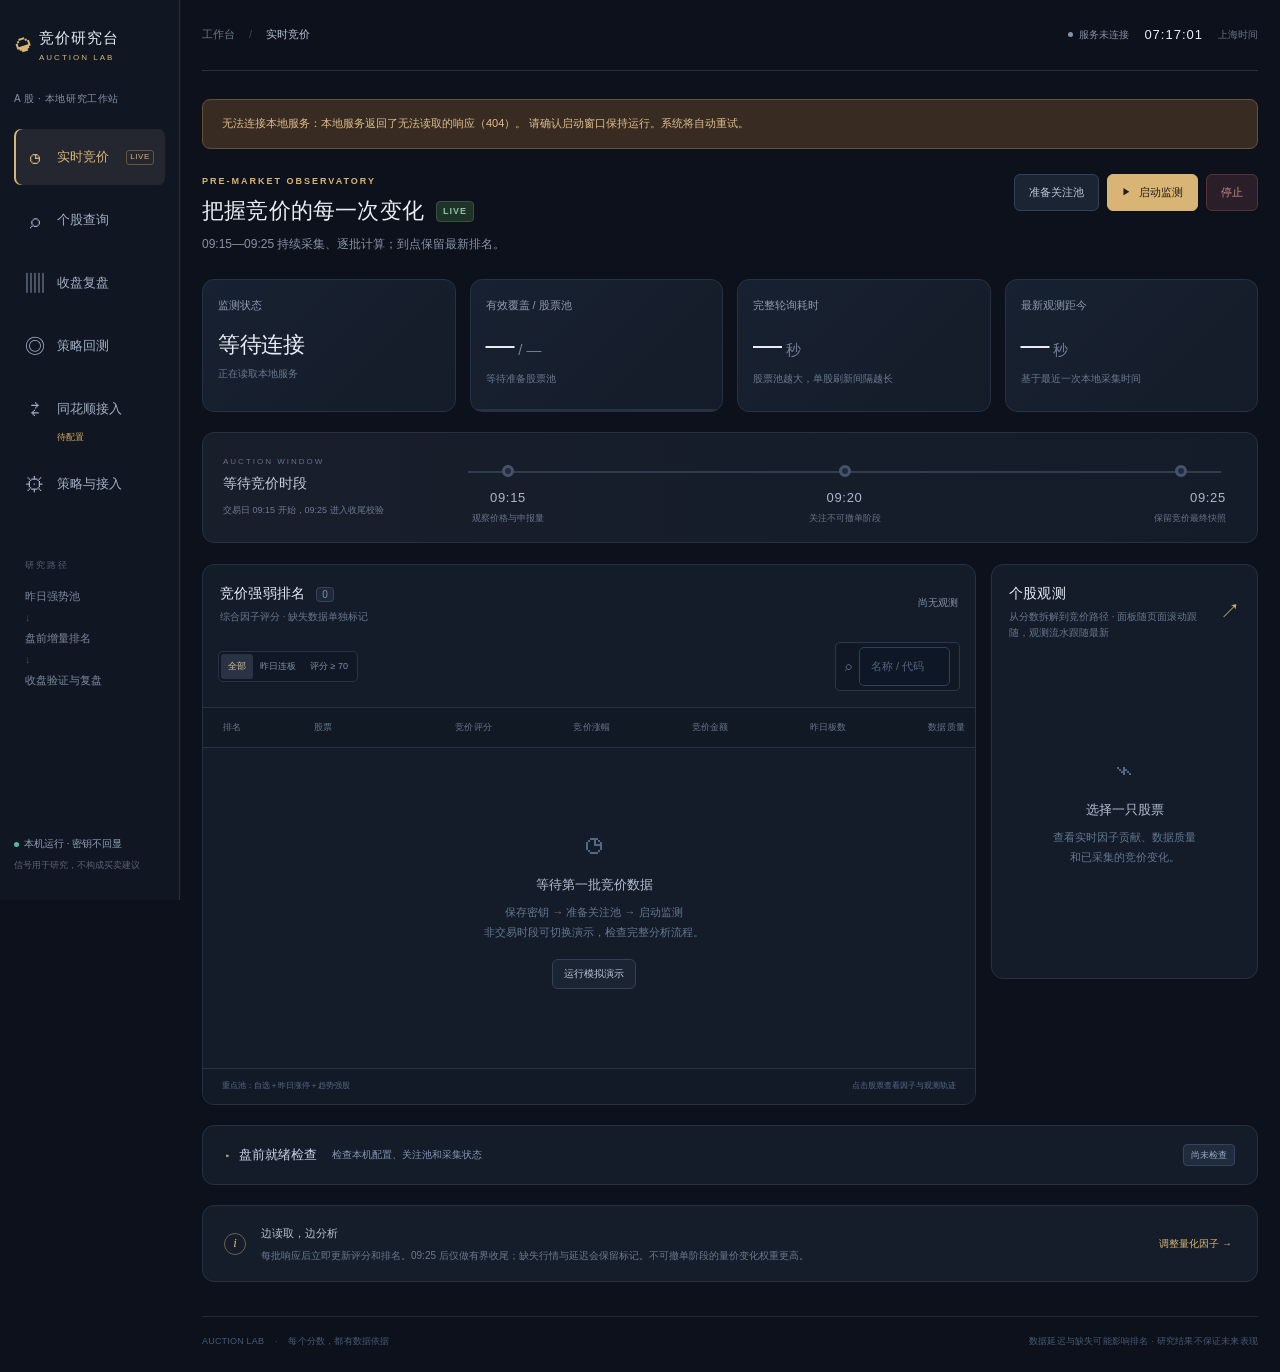
==== commit 4afa25d6: "Add a page button that restarts the local service - why: code and data/config.json changes only take" ====
--- a/static/index.html
+++ b/static/index.html
@@ -110,7 +110,7 @@
       <section class="page" id="page-settings" aria-label="策略与接入">
         <div class="page-heading"><div><div class="eyebrow">YOUR RESEARCH CONFIGURATION</div><h1>让研究逻辑透明、可复用</h1><p>管理数据源、股票池与因子权重，按需连接你自己的 AI 模型。</p></div><button class="button" data-action="demo">运行模拟演示</button></div>
         <div class="settings-grid"><article class="panel settings-panel"><div class="panel-heading"><div><h2>01 / 同花顺行情数据源</h2><p>使用你自己的金融 API Key</p></div><span id="finance-settings-status" class="pill amber">待配置</span></div><div class="form-content finance-settings-entry"><p>金融数据源有独立接入页，可申请 Key、保存配置并测试同花顺连接。</p><button class="button primary" data-open="finance">打开同花顺接入 →</button><div class="soft-divider"></div><strong class="small-title">配置完成后</strong><ol class="steps-list"><li>按需选择股票池、调整权重并保存。</li><li>进入实时竞价，准备关注池并启动监测。</li><li>交易日 09:15—09:25 自动持续更新。</li><li>修改策略前先停止，保存后重新启动。</li></ol></div></article>
-        <article class="panel settings-panel"><div class="panel-heading"><div><h2>02 / 采集范围</h2><p>在覆盖面与实时性之间控制采集规模</p></div></div><form id="runtime-form" class="form-content"><div class="form-row"><label>股票池<select name="universe" id="universe"><option value="focus">重点池 · 自选＋昨日涨停＋趋势强股</option><option value="watchlist">自选股池</option><option value="all">全市场 · 刷新间隔可能增长</option></select></label><label>轮询间隔（秒）<input name="poll_seconds" id="poll-seconds" type="number" min="1" max="60" step="1" value="3" required></label></div><label>已保存自选（可移除）<textarea name="watchlist" id="watchlist" rows="3" placeholder="000001.SZ, 600000.SH, 300750.SZ"></textarea></label><p class="field-help">此处可保留或移除已有自选；新增代码请前往「个股查询」核验加入。大股票池会增加刷新间隔，修改采集设置前请停止监测。</p><div class="runtime-review-settings"><label class="checkbox-label"><input id="auto-review" name="auto_review" type="checkbox" checked>自动收盘复盘与竞价核验</label><label class="runtime-review-time" for="review-time">收盘复盘时间（上海时间）<input id="review-time" name="review_time" type="time" min="15:10" max="15:59" step="60" value="15:10" required></label><p class="field-help">开启后，在交易日所选时间生成复盘、核验当天竞价并更新本机研究。需保持监测运行；修改前先停止，保存后重新启动。</p></div><button class="button primary" type="submit">保存采集设置</button> <button class="button" type="button" data-open="stocks">按代码加入自选 →</button></form></article>
+        <article class="panel settings-panel"><div class="panel-heading"><div><h2>02 / 采集范围</h2><p>在覆盖面与实时性之间控制采集规模</p></div></div><form id="runtime-form" class="form-content"><div class="form-row"><label>股票池<select name="universe" id="universe"><option value="focus">重点池 · 自选＋昨日涨停＋趋势强股</option><option value="watchlist">自选股池</option><option value="all">全市场 · 刷新间隔可能增长</option></select></label><label>轮询间隔（秒）<input name="poll_seconds" id="poll-seconds" type="number" min="1" max="60" step="1" value="3" required></label></div><label>已保存自选（可移除）<textarea name="watchlist" id="watchlist" rows="3" placeholder="000001.SZ, 600000.SH, 300750.SZ"></textarea></label><p class="field-help">此处可保留或移除已有自选；新增代码请前往「个股查询」核验加入。大股票池会增加刷新间隔，修改采集设置前请停止监测。</p><div class="runtime-review-settings"><label class="checkbox-label"><input id="auto-review" name="auto_review" type="checkbox" checked>自动收盘复盘与竞价核验</label><label class="runtime-review-time" for="review-time">收盘复盘时间（上海时间）<input id="review-time" name="review_time" type="time" min="15:10" max="15:59" step="60" value="15:10" required></label><p class="field-help">开启后，在交易日所选时间生成复盘、核验当天竞价并更新本机研究。需保持监测运行；修改前先停止，保存后重新启动。</p></div><button class="button primary" type="submit">保存采集设置</button> <button class="button" type="button" data-open="stocks">按代码加入自选 →</button> <button class="button" type="button" id="service-restart">↻ 重启服务（加载新代码/配置）</button></form><p class="field-help" id="service-restart-status">修改代码或 data/config.json 后点这里：先停止采集，再由本机重新启动进程。09:10—09:26 与后台任务运行中会被拒绝；重启约 3—5 秒，页面会自动重连并刷新。</p></article>
         <article class="panel settings-panel factors-settings"><div class="panel-heading"><div><h2>03 / 竞价量化因子</h2><p>权重决定评分贡献；实际数据不足时以质量标记披露</p></div><strong class="weight-total" id="weight-total">合计 100%</strong></div><form id="weights-form" class="form-content"><div id="weights-editor" class="weights-grid"></div><div class="form-submit"><span class="field-help">保存时归一化权重，总和不必刚好为 100%。</span><button class="button primary" type="submit">保存因子权重</button></div></form></article>
         <article class="panel settings-panel llm-settings"><div class="panel-heading"><div><h2>04 / AI 服务选择</h2><p>DeepSeek 与 ChatGPT 可直接填 Key 使用；两家配置分别保存</p></div><span id="llm-config-status" class="pill">可选</span></div><form id="llm-form" class="form-content"><div class="form-row"><label>当前使用的 AI<select id="llm-provider" name="provider"><option value="deepseek">DeepSeek</option><option value="openai">ChatGPT / OpenAI</option><option value="custom">自定义兼容服务</option></select></label><label>模型名称<input name="model" id="llm-model" list="llm-model-options" placeholder="服务商提供的模型 ID" required><datalist id="llm-model-options"></datalist></label></div><label>API Key<input name="api_key" id="llm-key" type="password" autocomplete="new-password" placeholder="已有密钥时可留空" spellcheck="false"></label><p id="llm-provider-help" class="field-help">选择服务商后填写对应 API Key。官方地址与默认模型已预设，密钥不回显。</p><details class="llm-advanced"><summary>服务地址 / 高级接入</summary><label>Base URL<input name="base_url" id="llm-base" type="url" placeholder="https://your-provider.example/v1" autocomplete="off" required readonly></label><p class="field-help">DeepSeek / OpenAI 使用官方固定地址。接入其他兼容服务时选择「自定义兼容服务」。</p></details><div class="llm-form-actions"><button class="button primary" type="submit">保存当前 AI 配置</button><button id="llm-test" class="button" type="button" data-job="llm_test">测试连接</button></div><p id="llm-test-status" class="field-help" role="status">测试仅检查认证和模型列表，不生成回答。修改后请先保存再测试。</p><div class="llm-standalone"><strong>需要独立聊天？</strong><p>双击本目录的「启动AI助手.cmd」，即可单独运行 AI 助手。ChatGPT 选项使用 OpenAI API Key，两家服务不共用密钥。</p><a class="button small" href="http://127.0.0.1:8766" target="_blank" rel="noopener">打开独立 AI 助手 ↗</a></div></form></article></div>
       </section>
